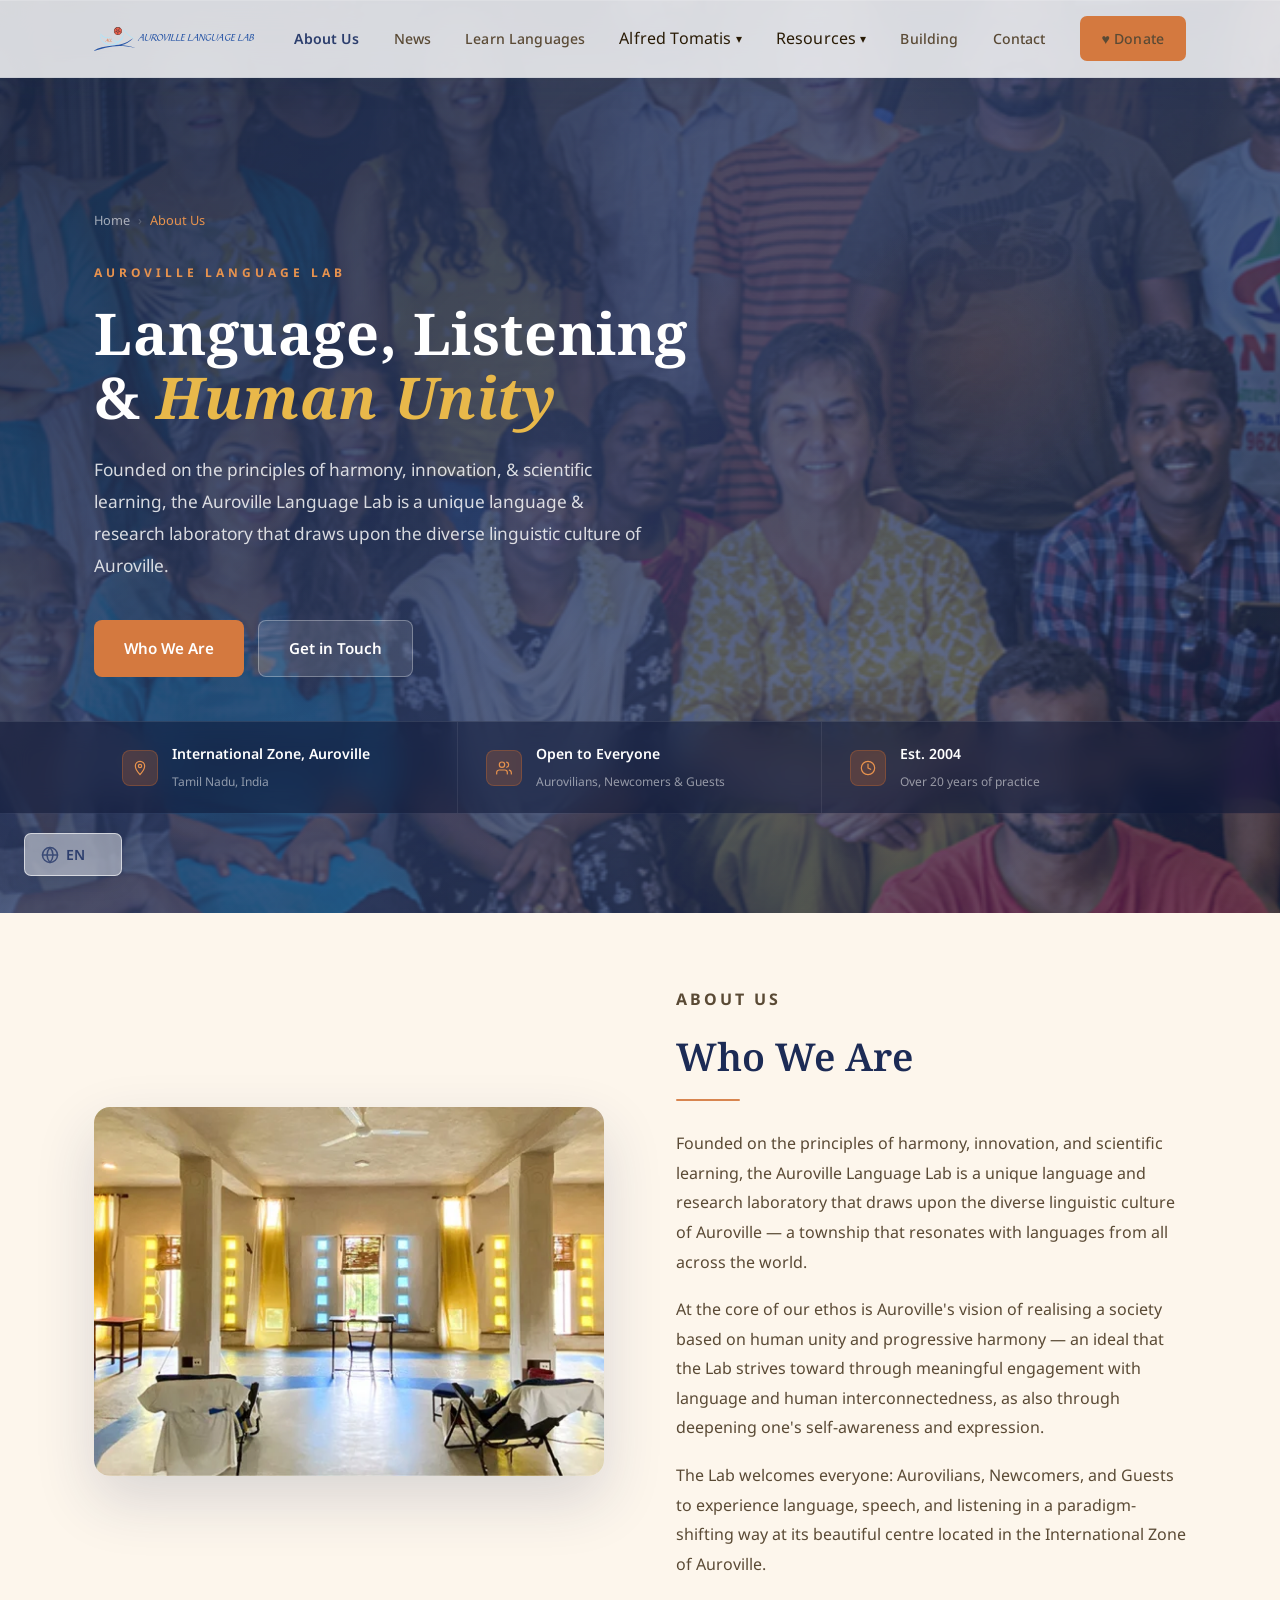
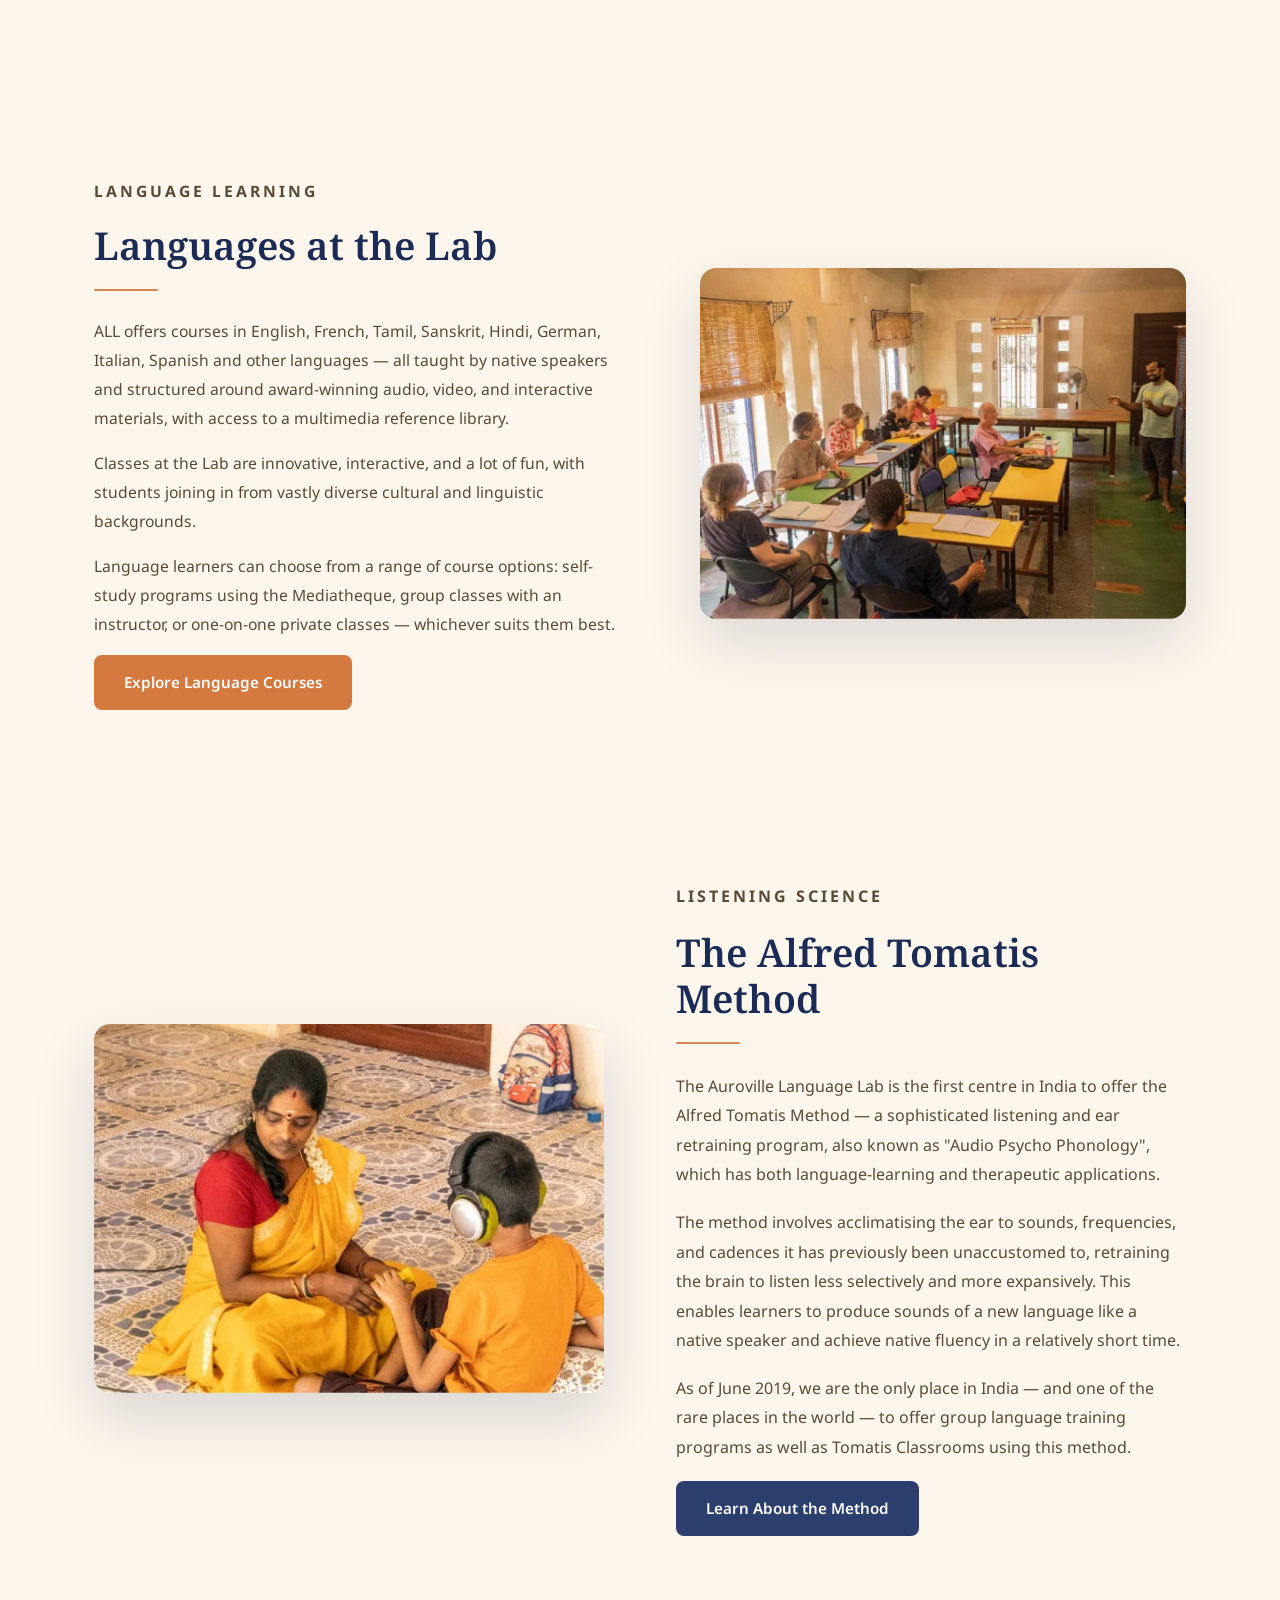
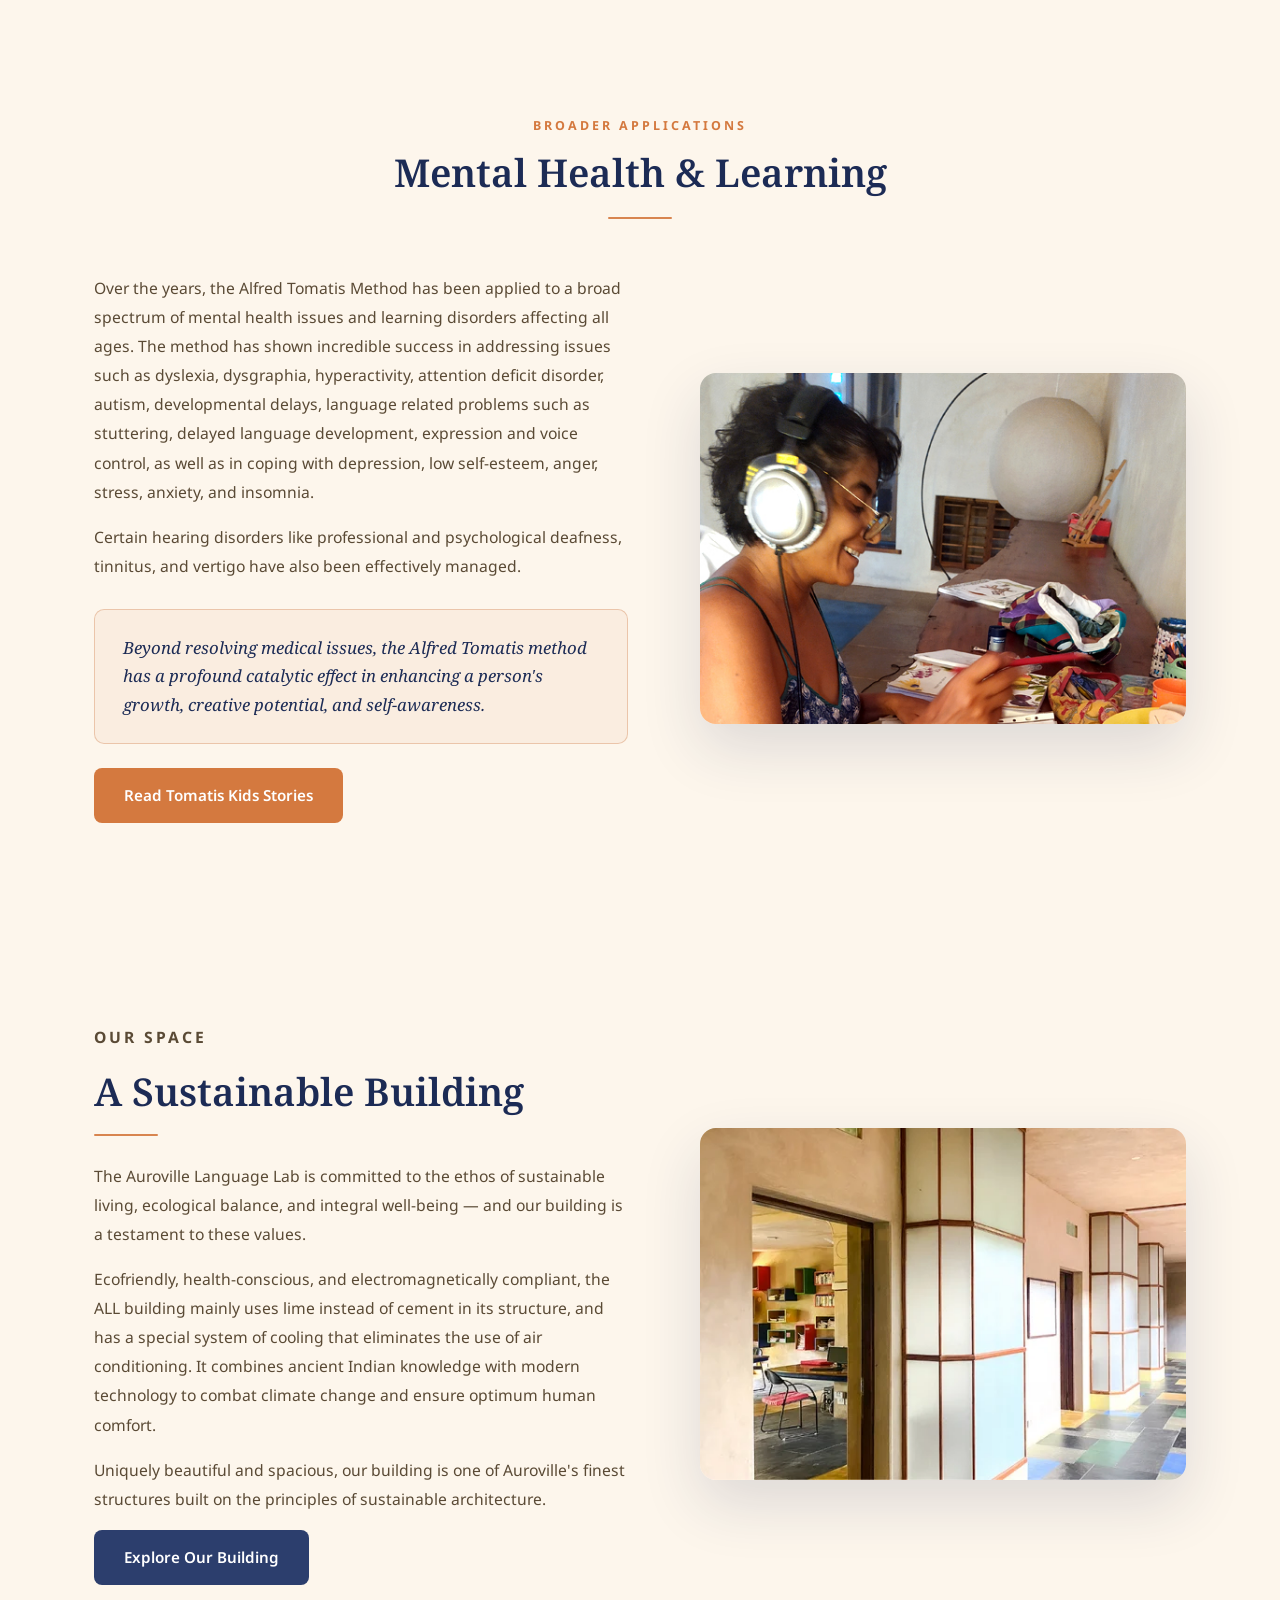
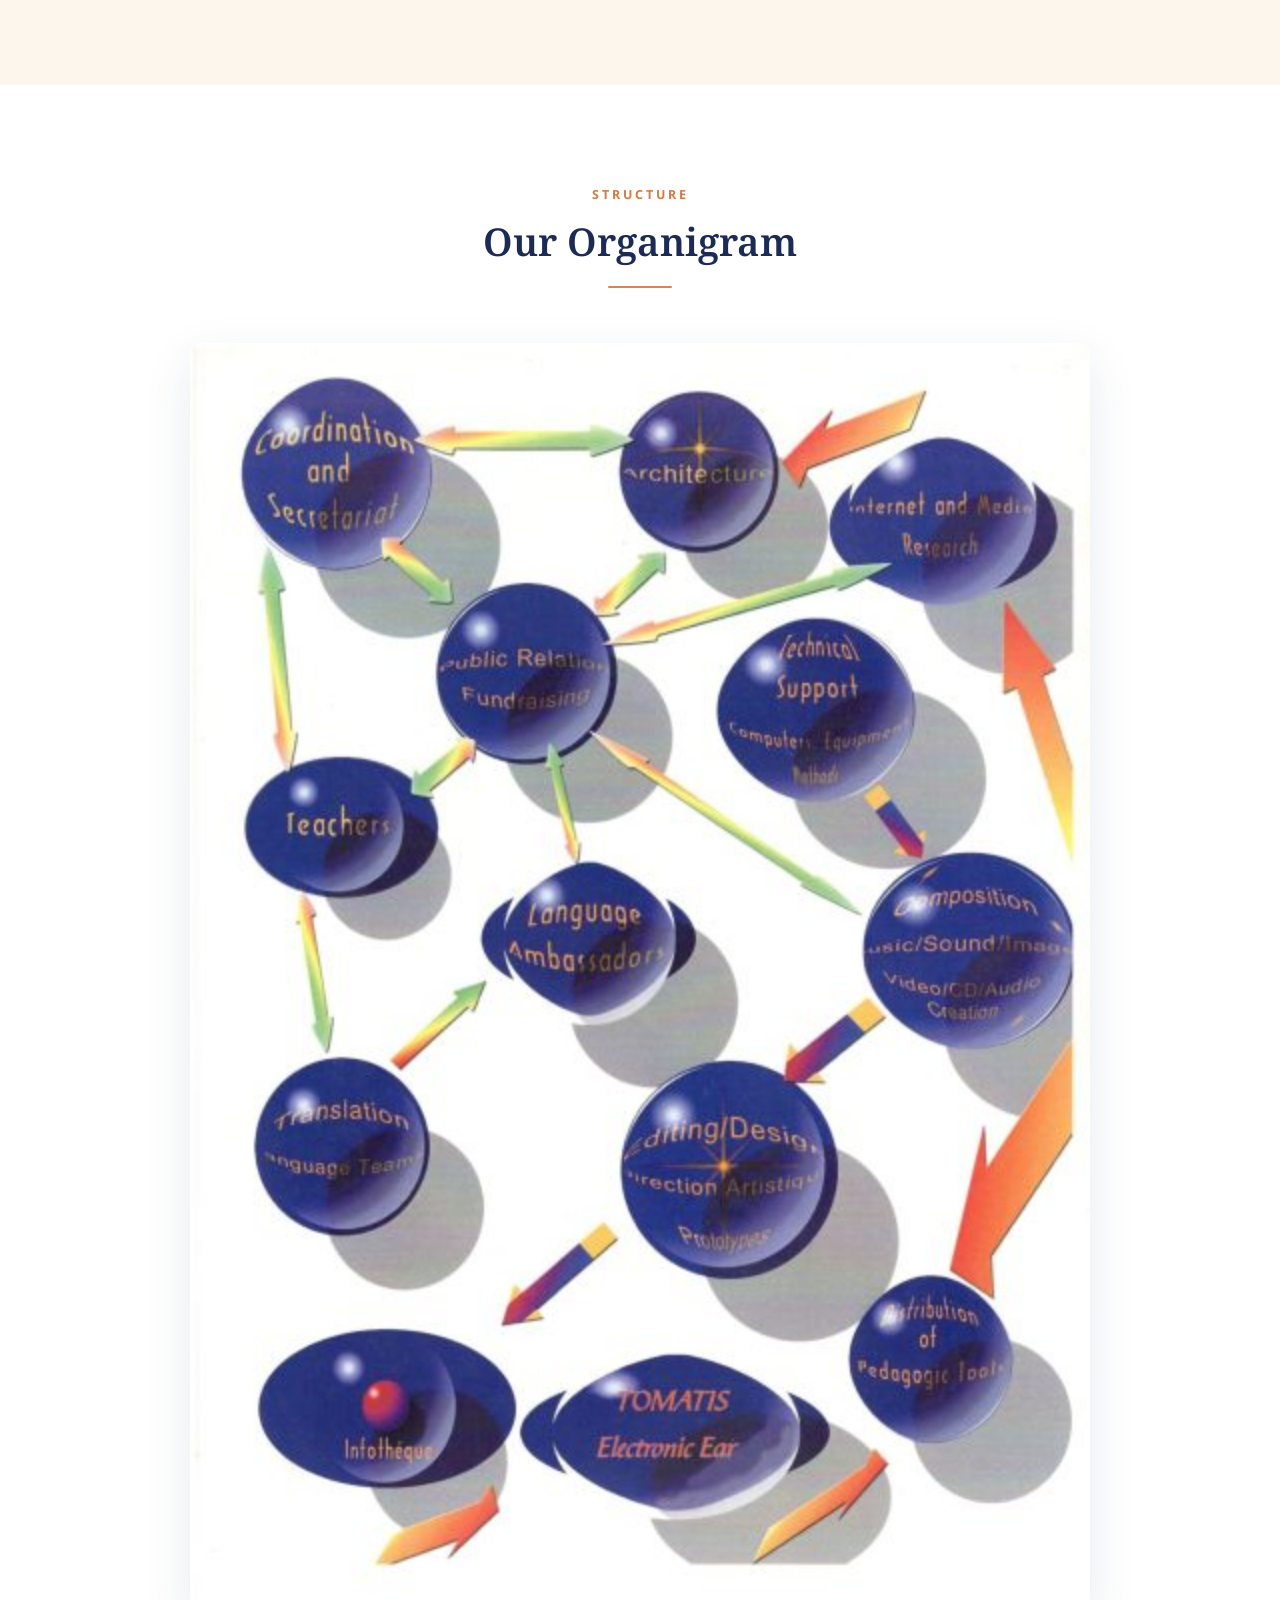
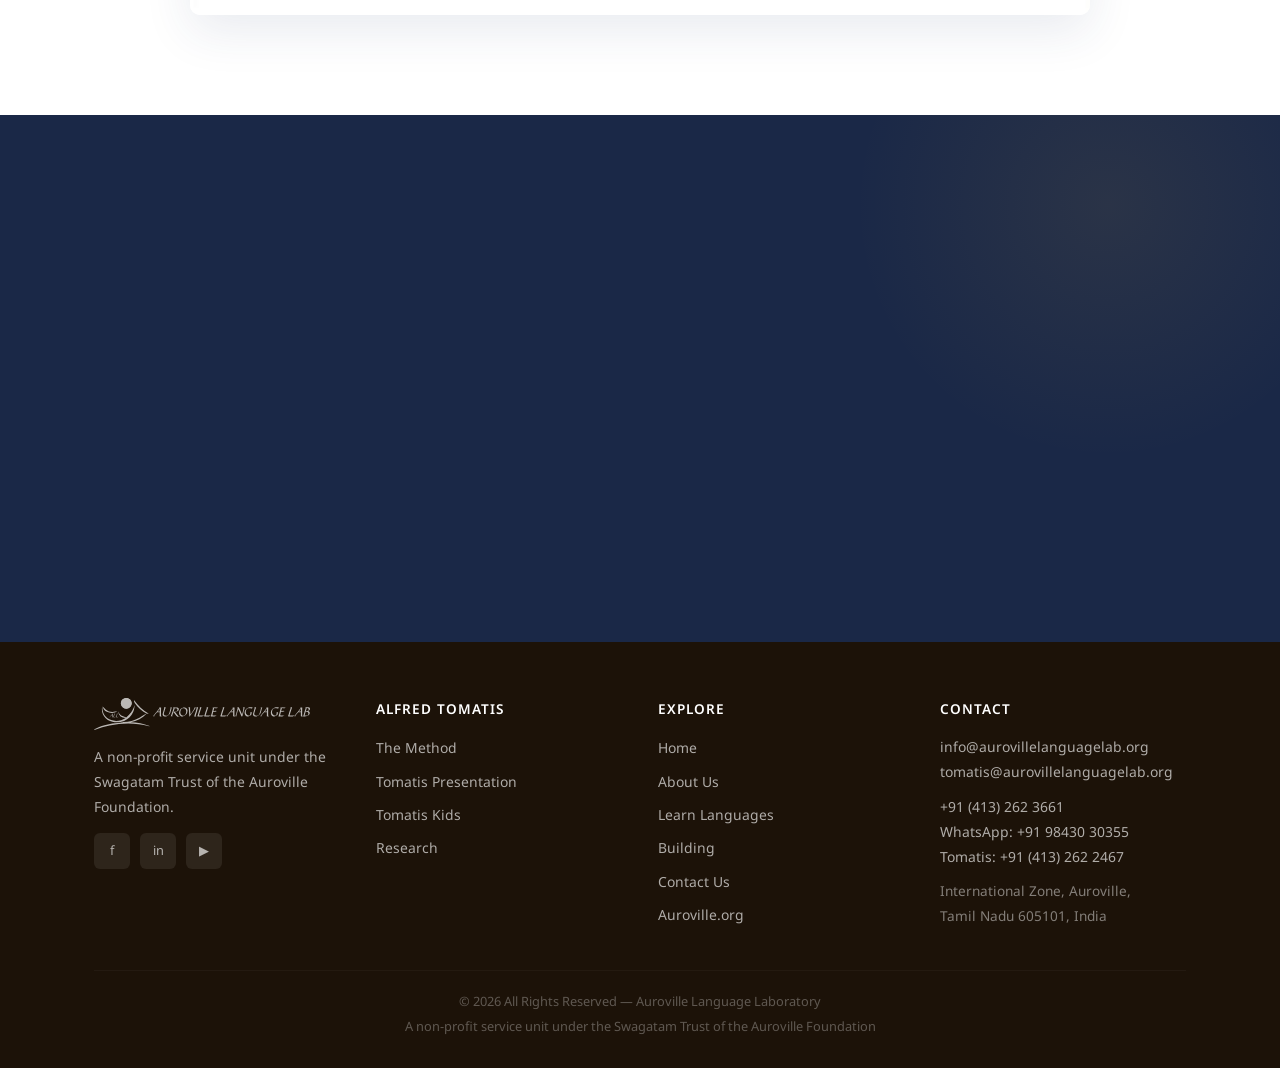
==== about.html @ 2ffdde17 "updated pages" ====
<!doctype html>
<html lang="en">
  <head>
    <meta charset="UTF-8" />
    <meta name="viewport" content="width=device-width, initial-scale=1.0" />
    <title>About Us - Auroville Language Lab</title>
    <meta
      name="description"
      content="Founded on the principles of harmony, innovation, and scientific learning, the Auroville Language Lab is a unique language and research laboratory in the International Zone of Auroville."
    />
    <link rel="preconnect" href="https://fonts.googleapis.com" />
    <link rel="preconnect" href="https://fonts.gstatic.com" crossorigin />
    <link
      href="https://fonts.googleapis.com/css2?family=Noto+Sans:wght@300;400;500;600;700&family=Noto+Serif:ital,wght@0,400;0,500;0,600;0,700;1,400;1,500&display=swap"
      rel="stylesheet"
    />
    <link rel="stylesheet" href="styles.css" />
  </head>
  <body class="page-about">
    <div class="mobile-overlay" id="mobileOverlay"></div>

    <div class="mobile-menu" id="mobileMenu">
      <ul>
        <li>
          <a href="about-us.html" class="nav__link--active">About Us</a>
        </li>
        <li><a href="https://aurovillelanguagelab.org/news/">News</a></li>
        <li><a href="languages.html">Learn Languages</a></li>
        <li>
          <a href="#">Alfred Tomatis</a>
          <ul>
            <li><a href="tomatis.html">The Method</a></li>
            <li>
              <a href="https://aurovillelanguagelab.org/tomatis-presentation/"
                >Tomatis Presentation</a
              >
            </li>
            <li>
              <a href="https://aurovillelanguagelab.org/tomatis-kids/"
                >Tomatis Kids</a
              >
            </li>
          </ul>
        </li>
        <li>
          <a href="#">Resources</a>
          <ul>
            <li>
              <a href="https://aurovillelanguagelab.org/languages/">Learn Site</a>
            </li>
            <li>
              <a href="https://aurovillelanguagelab.org/mediatheque/">Mediatheque</a>
            </li>
            <li>
              <a href="https://aurovillelanguagelab.org/research/">Research</a>
            </li>
            <li>
              <a href="https://aurovillelanguagelab.org/talks/">Talks</a>
            </li>
          </ul>
        </li>
        <li>
          <a href="https://www.aurovillelanguagelab.org/building/">Building</a>
        </li>
        <li>
          <a href="https://www.aurovillelanguagelab.org/contact/">Contact</a>
        </li>
        <li>
          <a
            href="https://aurovillelanguagelab.org/donation/"
            class="btn btn--accent"
            style="text-align: center; margin-top: 8px"
            >&#9829; Donate</a
          >
        </li>
      </ul>
    </div>

    <!-- NAV -->
    <nav class="nav" role="navigation" aria-label="Main navigation">
      <div class="container nav__inner">
        <a href="index.html" class="nav__logo" aria-label="Auroville Language Lab home">
          <img
            src="files/auroville-language-lab-logo.svg"
            alt="Auroville Language Lab"
          />
        </a>
        <ul class="nav__links">
          <li>
            <a href="about-us.html" class="nav__link--active">About Us</a>
          </li>
          <li><a href="https://aurovillelanguagelab.org/news/">News</a></li>
          <li><a href="languages.html">Learn Languages</a></li>
          <li class="nav__item--dropdown">
            <button class="nav__link--button" type="button" aria-expanded="false">
              Alfred Tomatis
              <span class="nav__caret" aria-hidden="true">▾</span>
            </button>
            <ul class="nav__dropdown">
              <li><a href="tomatis.html">The Method</a></li>
              <li>
                <a href="https://aurovillelanguagelab.org/tomatis-presentation/"
                  >Tomatis Presentation</a
                >
              </li>
              <li>
                <a href="https://aurovillelanguagelab.org/tomatis-kids/"
                  >Tomatis Kids</a
                >
              </li>
            </ul>
          </li>
          <li class="nav__item--dropdown">
            <button class="nav__link--button" type="button" aria-expanded="false">
              Resources <span class="nav__caret" aria-hidden="true">▾</span>
            </button>
            <ul class="nav__dropdown">
              <li>
                <a href="https://aurovillelanguagelab.org/languages/">Learn Site</a>
              </li>
              <li>
                <a href="https://aurovillelanguagelab.org/mediatheque/">Mediatheque</a>
              </li>
              <li>
                <a href="https://aurovillelanguagelab.org/research/">Research</a>
              </li>
              <li>
                <a href="https://aurovillelanguagelab.org/talks/">Talks</a>
              </li>
            </ul>
          </li>
          <li>
            <a href="https://www.aurovillelanguagelab.org/building/">Building</a>
          </li>
          <li>
            <a href="https://www.aurovillelanguagelab.org/contact/">Contact</a>
          </li>
          <li>
            <a
              href="https://aurovillelanguagelab.org/donation/"
              class="btn btn--accent"
              >&#9829; Donate</a
            >
          </li>
        </ul>
        <button
          class="nav__hamburger"
          id="hamburger"
          aria-label="Open menu"
          aria-expanded="false"
        >
          <span></span>
          <span></span>
          <span></span>
        </button>
      </div>
    </nav>

    <!-- ===== HERO ===== -->
    <section class="hero" aria-label="About Auroville Language Lab">
      <div class="hero__bg" aria-hidden="true"></div>
      <div class="hero__body">
        <div class="container">
          <ol class="hero__breadcrumb" aria-label="Breadcrumb">
            <li><a href="index.html">Home</a></li>
            <li class="hero__breadcrumb-sep" aria-hidden="true">›</li>
            <li class="hero__breadcrumb-current" aria-current="page">About Us</li>
          </ol>
          <div class="hero__inner">
            <p class="hero__label">Auroville Language Lab</p>
            <h1 class="hero__title">
              Language, Listening<br />& <em>Human Unity</em>
            </h1>
            <p class="hero__subtitle">
              Founded on the principles of harmony, innovation, & scientific learning, the Auroville Language Lab is a unique language & research laboratory that draws upon the diverse linguistic culture of Auroville.
            </p>
            <div class="hero__ctas">
              <a href="#who-we-are" class="btn btn--accent btn--large"
                >Who We Are</a
              >
              <a href="#contact" class="btn btn--glass btn--large"
                >Get in Touch</a
              >
            </div>
          </div>
        </div>
      </div>
      <div class="hero__statbar" aria-label="Key facts">
        <div class="container hero__statbar-inner">
          <div class="hero__stat">
            <div class="hero__stat-icon" aria-hidden="true">
              <svg viewBox="0 0 24 24">
                <path d="M12 2C8.13 2 5 5.13 5 9c0 5.25 7 13 7 13s7-7.75 7-13c0-3.87-3.13-7-7-7zm0 9.5c-1.38 0-2.5-1.12-2.5-2.5s1.12-2.5 2.5-2.5 2.5 1.12 2.5 2.5-1.12 2.5-2.5 2.5z" />
              </svg>
            </div>
            <div class="hero__stat-text">
              <strong>International Zone, Auroville</strong>
              <span>Tamil Nadu, India</span>
            </div>
          </div>
          <div class="hero__stat">
            <div class="hero__stat-icon" aria-hidden="true">
              <svg viewBox="0 0 24 24">
                <path d="M17 21v-2a4 4 0 0 0-4-4H5a4 4 0 0 0-4 4v2" />
                <circle cx="9" cy="7" r="4" />
                <path d="M23 21v-2a4 4 0 0 0-3-3.87" />
                <path d="M16 3.13a4 4 0 0 1 0 7.75" />
              </svg>
            </div>
            <div class="hero__stat-text">
              <strong>Open to Everyone</strong>
              <span>Aurovilians, Newcomers & Guests</span>
            </div>
          </div>
          <div class="hero__stat">
            <div class="hero__stat-icon" aria-hidden="true">
              <svg viewBox="0 0 24 24">
                <circle cx="12" cy="12" r="10" />
                <polyline points="12 6 12 12 16 14" />
              </svg>
            </div>
            <div class="hero__stat-text">
              <strong>Est. 2004</strong>
              <span>Over 20 years of practice</span>
            </div>
          </div>
        </div>
      </div>
    </section>

    <!-- ===== WHO WE ARE ===== -->
    <section class="intro" id="who-we-are" aria-labelledby="who-title">
      <div class="container">
        <div class="intro__grid">
          <div class="intro__image-wrap reveal">
            <img
              src="files/auroville-language-lab-language-about-whoweare.webp"
              alt="Auroville Language Lab — who we are"
              loading="lazy"
            />
          </div>
          <div class="intro__content reveal">
            <div class="section-header">
              <p class="section-header__label">About Us</p>
              <h2 class="section-header__title" id="who-title">Who We Are</h2>
            </div>
            <p>
              Founded on the principles of harmony, innovation, and scientific
              learning, the Auroville Language Lab is a unique language and
              research laboratory that draws upon the diverse linguistic culture
              of Auroville — a township that resonates with languages from all
              across the world.
            </p>
            <p>
              At the core of our ethos is Auroville's vision of realising a
              society based on human unity and progressive harmony — an ideal
              that the Lab strives toward through meaningful engagement with
              language and human interconnectedness, as also through deepening
              one's self-awareness and expression.
            </p>
            <p>
              The Lab welcomes everyone: Aurovilians, Newcomers, and Guests to
              experience language, speech, and listening in a paradigm-shifting
              way at its beautiful centre located in the International Zone of
              Auroville.
            </p>
          </div>
        </div>
      </div>
    </section>

    <!-- ===== LANGUAGE LEARNING ===== -->
    <section class="doctor" id="languages" aria-labelledby="languages-title">
      <div class="container">
        <div class="doctor__grid">
          <div class="doctor__content reveal">
            <div class="section-header">
              <p class="section-header__label">Language Learning</p>
              <h2 class="section-header__title" id="languages-title">
                Languages at the Lab
              </h2>
            </div>
            <p>
              ALL offers courses in English, French, Tamil, Sanskrit, Hindi,
              German, Italian, Spanish and other languages — all taught by
              native speakers and structured around award-winning audio, video,
              and interactive materials, with access to a multimedia reference
              library.
            </p>
            <p>
              Classes at the Lab are innovative, interactive, and a lot of fun,
              with students joining in from vastly diverse cultural and
              linguistic backgrounds.
            </p>
            <p>
              Language learners can choose from a range of course options: self-study
              programs using the Mediatheque, group classes with an instructor,
              or one-on-one private classes — whichever suits them best.
            </p>
            <a href="languages.html" class="btn btn--accent btn--large"
              >Explore Language Courses</a
            >
          </div>
          <div class="doctor__photo-wrap reveal">
            <img
              src="files/auroville-language-lab-language-about-languagelearning.webp"
              alt="Language learning at Auroville Language Lab"
              loading="lazy"
            />
          </div>
        </div>
      </div>
    </section>

    <!-- ===== THE TOMATIS METHOD ===== -->
    <section class="intro" id="tomatis" aria-labelledby="tomatis-title">
      <div class="container">
        <div class="intro__grid">
          <div class="intro__image-wrap reveal">
            <img
              src="files/auroville-language-lab-language-about-tomatismethod.webp"
              alt="The Alfred Tomatis Method at Auroville Language Lab"
              loading="lazy"
            />
          </div>
          <div class="intro__content reveal">
            <div class="section-header">
              <p class="section-header__label">Listening Science</p>
              <h2 class="section-header__title" id="tomatis-title">
                The Alfred Tomatis Method
              </h2>
            </div>
            <p>
              The Auroville Language Lab is the first centre in India to offer
              the Alfred Tomatis Method — a sophisticated listening and ear
              retraining program, also known as "Audio Psycho Phonology", which
              has both language-learning and therapeutic applications.
            </p>
            <p>
              The method involves acclimatising the ear to sounds, frequencies,
              and cadences it has previously been unaccustomed to, retraining
              the brain to listen less selectively and more expansively. This
              enables learners to produce sounds of a new language like a native
              speaker and achieve native fluency in a relatively short time.
            </p>
            <p>
              As of June 2019, we are the only place in India — and one of the
              rare places in the world — to offer group language training
              programs as well as Tomatis Classrooms using this method.
            </p>
            <a href="tomatis.html" class="btn btn--primary btn--large"
              >Learn About the Method</a
            >
          </div>
        </div>
      </div>
    </section>

    <!-- ===== MENTAL HEALTH & LEARNING ===== -->
    <section class="doctor" id="applications" aria-labelledby="applications-title">
      <div class="container">
        <div class="section-header reveal">
          <p class="section-header__label">Broader Applications</p>
          <h2 class="section-header__title" id="applications-title">
            Mental Health &amp; Learning
          </h2>
        </div>
        <div class="doctor__grid">
          <div class="doctor__content reveal">
            <p>
              Over the years, the Alfred Tomatis Method has been applied to a
              broad spectrum of mental health issues and learning disorders
              affecting all ages. The method has shown incredible success in
              addressing issues such as dyslexia, dysgraphia, hyperactivity,
              attention deficit disorder, autism, developmental delays, language
              related problems such as stuttering, delayed language development,
              expression and voice control, as well as in coping with
              depression, low self-esteem, anger, stress, anxiety, and
              insomnia.
            </p>
            <p>
              Certain hearing disorders like professional and psychological
              deafness, tinnitus, and vertigo have also been effectively
              managed.
            </p>
            <div class="doctor__quote">
              <blockquote>
                Beyond resolving medical issues, the Alfred Tomatis method has
                a profound catalytic effect in enhancing a person's growth,
                creative potential, and self-awareness.
              </blockquote>
            </div>
            <a
              href="https://aurovillelanguagelab.org/tomatis-kids/"
              target="_blank"
              rel="noopener"
              class="btn btn--accent btn--large"
              style="margin-top: 24px; display: inline-flex;"
              >Read Tomatis Kids Stories</a
            >
          </div>
          <div class="doctor__photo-wrap reveal">
            <img
              src="files/auroville-language-lab-language-about-tomatisandmental.jpg"
              alt="Tomatis method and mental health"
              loading="lazy"
            />
          </div>
        </div>
      </div>
    </section>

    <!-- ===== SUSTAINABLE BUILDING ===== -->
    <section class="doctor" id="building" aria-labelledby="building-title">
      <div class="container">
        <div class="doctor__grid">
          <div class="doctor__content reveal">
            <div class="section-header">
              <p class="section-header__label">Our Space</p>
              <h2 class="section-header__title" id="building-title">
                A Sustainable Building
              </h2>
            </div>
            <p>
              The Auroville Language Lab is committed to the ethos of
              sustainable living, ecological balance, and integral well-being
              — and our building is a testament to these values.
            </p>
            <p>
              Ecofriendly, health-conscious, and electromagnetically compliant,
              the ALL building mainly uses lime instead of cement in its
              structure, and has a special system of cooling that eliminates the
              use of air conditioning. It combines ancient Indian knowledge with
              modern technology to combat climate change and ensure optimum
              human comfort.
            </p>
            <p>
              Uniquely beautiful and spacious, our building is one of
              Auroville's finest structures built on the principles of
              sustainable architecture.
            </p>
            <a
              href="https://www.aurovillelanguagelab.org/building/"
              target="_blank"
              rel="noopener"
              class="btn btn--primary btn--large"
              >Explore Our Building</a
            >
          </div>
          <div class="doctor__photo-wrap reveal">
            <img
              src="files/auroville-language-lab-language-about-sustainable-architecture.webp"
              alt="Sustainable architecture of the Auroville Language Lab building"
              loading="lazy"
            />
          </div>
        </div>
      </div>
    </section>

    <!-- ===== ORGANIGRAM ===== -->
    <section class="organigram" aria-labelledby="organigram-title">
      <div class="container">
        <div class="section-header reveal">
          <p class="section-header__label">Structure</p>
          <h2 class="section-header__title" id="organigram-title">
            Our Organigram
          </h2>
        </div>
        <img
          src="files/ALL-Orgarigram-scaled-r53yl5h7qliiwc2o76bkfvpcrrt4fg4aa4m860t36g.jpg"
          alt="Auroville Language Lab organisational chart"
          class="organigram__img reveal"
          loading="lazy"
        />
      </div>
    </section>

    <!-- ===== CTA ===== -->
    <section class="cta" id="contact" aria-labelledby="cta-title">
      <div class="cta__inner reveal">
        <p class="cta__label">Get in Touch</p>
        <h2 id="cta-title">Come Visit or Write to Us</h2>
        <p>
          We are located in the International Zone of Auroville, Tamil Nadu,
          India. Whether you want to join a language course, explore the Tomatis
          method, or simply learn more — we'd love to hear from you.
        </p>
        <p>
          <a href="mailto:info@aurovillelanguagelab.org" class="cta__email"
            >info@aurovillelanguagelab.org</a
          >
        </p>
        <div class="cta__buttons">
          <a
            href="https://www.aurovillelanguagelab.org/contact/"
            class="btn btn--accent btn--large"
            target="_blank"
            rel="noopener"
            >Contact Us</a
          >
          <a
            href="https://aurovillelanguagelab.org/donation/"
            class="btn btn--glass btn--large"
            >&#9829; Donate</a
          >
        </div>
      </div>
    </section>

    <!-- ===== FOOTER ===== -->
    <footer class="footer" role="contentinfo">
      <div class="container">
        <div class="footer__grid">
          <div class="footer__col">
            <img
              src="files/auroville-language-lab-logo.svg"
              alt="Auroville Language Lab"
              style="
                height: 32px;
                margin-bottom: 14px;
                filter: brightness(0) invert(1);
                opacity: 0.7;
              "
            />
            <p>
              A non-profit service unit under the Swagatam Trust of the
              Auroville Foundation.
            </p>
            <div class="footer__social" aria-label="Social media links">
              <a
                href="https://www.facebook.com/aurovillelanguagelab/"
                target="_blank"
                rel="noopener"
                aria-label="Facebook"
                >f</a
              >
              <a
                href="https://www.instagram.com/aurovillelanguagelab/"
                target="_blank"
                rel="noopener"
                aria-label="Instagram"
                >in</a
              >
              <a
                href="https://www.youtube.com/@aurovillelanguagelaborator7542"
                target="_blank"
                rel="noopener"
                aria-label="YouTube"
                >&#9654;</a
              >
            </div>
          </div>
          <div class="footer__col">
            <h4>Alfred Tomatis</h4>
            <ul>
              <li><a href="tomatis.html">The Method</a></li>
              <li>
                <a href="https://aurovillelanguagelab.org/tomatis-presentation/"
                  >Tomatis Presentation</a
                >
              </li>
              <li>
                <a href="https://aurovillelanguagelab.org/tomatis-kids/"
                  >Tomatis Kids</a
                >
              </li>
              <li>
                <a href="https://aurovillelanguagelab.org/research/">Research</a>
              </li>
            </ul>
          </div>
          <div class="footer__col">
            <h4>Explore</h4>
            <ul>
              <li><a href="index.html">Home</a></li>
              <li><a href="about-us.html">About Us</a></li>
              <li><a href="languages.html">Learn Languages</a></li>
              <li>
                <a href="https://www.aurovillelanguagelab.org/building/"
                  >Building</a
                >
              </li>
              <li>
                <a href="https://www.aurovillelanguagelab.org/contact/"
                  >Contact Us</a
                >
              </li>
              <li>
                <a href="http://www.auroville.org/" target="_blank" rel="noopener"
                  >Auroville.org</a
                >
              </li>
            </ul>
          </div>
          <div class="footer__col">
            <h4>Contact</h4>
            <p>
              <a href="mailto:info@aurovillelanguagelab.org"
                >info@aurovillelanguagelab.org</a
              ><br />
              <a href="mailto:tomatis@aurovillelanguagelab.org"
                >tomatis@aurovillelanguagelab.org</a
              >
            </p>
            <p style="margin-top: 10px">
              <a href="tel:+914132623661">+91 (413) 262 3661</a><br />
              WhatsApp: <a href="tel:+919843030355">+91 98430 30355</a><br />
              Tomatis: <a href="tel:+914132622467">+91 (413) 262 2467</a>
            </p>
            <p style="margin-top: 10px; font-size: 0.85rem; opacity: 0.7">
              International Zone, Auroville,<br />Tamil Nadu 605101, India
            </p>
          </div>
        </div>
        <div class="footer__bottom">
          <p>
            &copy; 2026 All Rights Reserved &mdash; Auroville Language
            Laboratory
          </p>
          <p>
            A non-profit service unit under the Swagatam Trust of the Auroville
            Foundation
          </p>
        </div>
      </div>
    </footer>

    <!-- Language switcher -->
    <div class="lang-switcher lang-switcher--float" id="langSwitcher">
      <button
        class="lang-switcher__toggle"
        id="langToggle"
        aria-label="Change language"
        aria-expanded="false"
      >
        <svg
          width="18"
          height="18"
          viewBox="0 0 24 24"
          fill="none"
          stroke="currentColor"
          stroke-width="2"
          stroke-linecap="round"
          stroke-linejoin="round"
        >
          <circle cx="12" cy="12" r="10" />
          <line x1="2" y1="12" x2="22" y2="12" />
          <path
            d="M12 2a15.3 15.3 0 0 1 4 10 15.3 15.3 0 0 1-4 10 15.3 15.3 0 0 1-4-10 15.3 15.3 0 0 1 4-10z"
          />
        </svg>
        <span>EN</span>
      </button>
      <div class="lang-switcher__options">
        <a href="#" class="lang-switcher__option active">English</a>
        <a href="#" class="lang-switcher__option">Français</a>
        <a href="#" class="lang-switcher__option">Deutsch</a>
        <a href="#" class="lang-switcher__option">Español</a>
        <a href="#" class="lang-switcher__option">தமிழ்</a>
        <a href="#" class="lang-switcher__option">हिन्दी</a>
      </div>
    </div>

    <script>
      // Reveal on scroll
      const revealEls = document.querySelectorAll(".reveal");
      const observer = new IntersectionObserver(
        (entries) => {
          entries.forEach((el) => {
            if (el.isIntersecting) {
              el.target.classList.add("visible");
              observer.unobserve(el.target);
            }
          });
        },
        { threshold: 0.1 },
      );
      revealEls.forEach((el) => observer.observe(el));

      // Mobile nav
      const hamburger = document.getElementById("hamburger");
      const mobileMenu = document.getElementById("mobileMenu");
      const mobileOverlay = document.getElementById("mobileOverlay");

      function toggleMenu() {
        const open = mobileMenu.classList.toggle("active");
        mobileOverlay.classList.toggle("active", open);
        hamburger.classList.toggle("active", open);
        hamburger.setAttribute("aria-expanded", open);
        document.body.style.overflow = open ? "hidden" : "";
      }

      hamburger.addEventListener("click", toggleMenu);
      mobileOverlay.addEventListener("click", toggleMenu);

      // Accordion submenus in mobile menu
      mobileMenu.querySelectorAll("a").forEach((link) => {
        const parentLi = link.closest("li");
        const hasSubmenu = parentLi && parentLi.querySelector(":scope > ul");
        if (hasSubmenu) {
          link.addEventListener("click", (e) => {
            e.preventDefault();
            parentLi.classList.toggle("active");
          });
        } else {
          link.addEventListener("click", () => {
            if (mobileMenu.classList.contains("active")) toggleMenu();
          });
        }
      });

      // Lang switcher
      const langSwitcher = document.getElementById("langSwitcher");
      const langToggle = document.getElementById("langToggle");
      langToggle.addEventListener("click", () => {
        const open = langSwitcher.classList.toggle("active");
        langToggle.setAttribute("aria-expanded", open);
      });
      document.addEventListener("click", (e) => {
        if (!langSwitcher.contains(e.target)) {
          langSwitcher.classList.remove("active");
          langToggle.setAttribute("aria-expanded", "false");
        }
      });

      // Hero parallax + zoom
      const heroEl = document.querySelector(".hero");
      const heroBg = document.querySelector(".hero__bg");
      if (heroBg && !window.matchMedia("(prefers-reduced-motion: reduce)").matches) {
        let ticking = false;
        window.addEventListener("scroll", () => {
          if (!ticking) {
            requestAnimationFrame(() => {
              const scrolled = window.scrollY;
              const heroH = heroEl.offsetHeight;
              if (scrolled < heroH) {
                const progress = scrolled / heroH;
                const translateY = scrolled * 0.3;
                const scale = 1.08 + progress * 0.07;
                heroBg.style.transform = `scale(${scale}) translateY(${translateY}px)`;
              }
              ticking = false;
            });
            ticking = true;
          }
        }, { passive: true });
      }
    </script>
  </body>
</html>
---- styles.css ----
﻿/* ===== RESET & BASE ===== */
*,
*::before,
*::after {
  margin: 0;
  padding: 0;
  box-sizing: border-box;
}

:root {
  --color-primary: #2c3e6d;
  --color-primary-light: #3d5289;
  --color-primary-dark: #1a2847;
  --color-accent: #d4793f;
  --color-accent-light: #e89a66;
  --color-gold: #e8b84a;
  --color-warm: #fffbee;
  --color-blue-tint: #ebf6ff;
  --color-text: #291b05;
  --color-text-light: #5a4a35;
  --color-white: #ffffff;
  --tomatis-deep: #1c2b55;
  --tomatis-amber: #c8692e;
  --tomatis-amber-light: #e8934e;
  --tomatis-cream: #fdf6ec;
  --font-heading: "Noto Serif", Georgia, serif;
  --font-body: "Noto Sans", -apple-system, BlinkMacSystemFont, sans-serif;
  --max-width: 1140px;
  --section-padding: 100px 0;
  --border-radius: 10px;
  --transition: 0.3s ease;
}

html {
  scroll-behavior: smooth;
}

body {
  font-family: var(--font-body);
  color: var(--color-text);
  line-height: 1.65;
  background: linear-gradient(180deg, #fcf7ed 0%, #eef3f9 100%);
  overflow-x: hidden;
}

img {
  max-width: 100%;
  height: auto;
  display: block;
}

a {
  text-decoration: none;
  color: inherit;
  transition: var(--transition);
}

.container {
  max-width: var(--max-width);
  margin: 0 auto;
  padding: 0 24px;
}

section {
  padding: var(--section-padding);
}

/* ===== NAV ===== */
.nav {
  position: fixed;
  top: 0;
  left: 0;
  right: 0;
  z-index: 1000;
  background: rgba(255, 255, 255, 0.82);
  backdrop-filter: blur(18px);
  -webkit-backdrop-filter: blur(18px);
  border-bottom: 1px solid rgba(44, 62, 109, 0.08);
  box-shadow: 0 10px 30px rgba(33, 50, 88, 0.05);
  padding: 16px 0;
}

.nav__inner {
  display: flex;
  align-items: center;
  justify-content: space-between;
  gap: 24px;
}

.nav__logo {
  display: flex;
  align-items: center;
  margin-right: 16px;
}

.nav__logo img {
  height: 38px;
  width: auto;
}

.nav__links {
  display: flex;
  align-items: center;
  gap: 34px;
  list-style: none;
}

.nav__links li {
  white-space: nowrap;
}

.nav__links a,
.nav__link--button {
  font-size: 0.88rem;
  font-weight: 500;
  color: var(--color-text-light);
  letter-spacing: 0.01em;
}

.nav__links a:hover,
.nav__link--button:hover {
  color: var(--color-primary);
}

.nav__item--dropdown {
  position: relative;
}

.nav__link--button {
  background: none;
  border: none;
  cursor: pointer;
  font: inherit;
  color: inherit;
  display: inline-flex;
  align-items: center;
  gap: 4px;
  padding: 0;
}

.nav__caret {
  display: inline-block;
  font-size: 0.75rem;
  transition: transform 0.2s ease;
}

.nav__item--dropdown:hover .nav__caret,
.nav__item--dropdown:focus-within .nav__caret {
  transform: rotate(180deg);
}

.nav__dropdown {
  position: absolute;
  top: calc(100% + 10px);
  left: 0;
  min-width: 240px;
  padding: 10px 0;
  background: rgba(255, 255, 255, 0.92);
  backdrop-filter: blur(18px);
  -webkit-backdrop-filter: blur(18px);
  border: 1px solid rgba(44, 62, 109, 0.08);
  border-radius: 14px;
  box-shadow: 0 14px 34px rgba(33, 50, 88, 0.08);
  opacity: 0;
  visibility: hidden;
  transform: translateY(12px);
  transition:
    opacity 0.22s ease,
    transform 0.22s ease,
    visibility 0.22s ease;
  z-index: 1100;
}

.nav__item--dropdown:hover .nav__dropdown,
.nav__item--dropdown:focus-within .nav__dropdown {
  opacity: 1;
  visibility: visible;
  transform: translateY(0);
}

.nav__dropdown li {
  list-style: none;
}

.nav__dropdown a {
  display: block;
  padding: 12px 20px;
  font-size: 0.9rem;
  color: var(--color-text-light);
  white-space: nowrap;
  transition:
    background 0.22s ease,
    color 0.22s ease;
}

.nav__dropdown a:hover {
  color: var(--color-primary);
  background: rgba(44, 62, 109, 0.06);
}

.nav__item--dropdown:hover .nav__link--button,
.nav__item--dropdown:focus-within .nav__link--button {
  color: var(--color-primary);
}

.nav__link--active {
  color: var(--color-primary) !important;
  font-weight: 600 !important;
}

/* ===== MOBILE MENU ===== */
.nav__hamburger {
  display: none;
  background: none;
  border: none;
  cursor: pointer;
  width: 36px;
  height: 36px;
  position: relative;
  z-index: 1001;
}

.nav__hamburger span {
  display: block;
  width: 22px;
  height: 2px;
  background: var(--color-text);
  margin: 5px auto;
  border-radius: 2px;
  transition: var(--transition);
}

.nav__hamburger.active span:nth-child(1) {
  transform: rotate(45deg) translate(5px, 5px);
}
.nav__hamburger.active span:nth-child(2) {
  opacity: 0;
}
.nav__hamburger.active span:nth-child(3) {
  transform: rotate(-45deg) translate(5px, -5px);
}

.mobile-overlay {
  position: fixed;
  inset: 0;
  background: rgba(26, 40, 71, 0.4);
  backdrop-filter: blur(6px);
  -webkit-backdrop-filter: blur(6px);
  z-index: 998;
  opacity: 0;
  pointer-events: none;
  transition: opacity 0.3s ease;
}

.mobile-overlay.active {
  opacity: 1;
  pointer-events: all;
}

.mobile-menu {
  position: fixed;
  top: 0;
  left: 0;
  right: 0;
  background: rgba(255, 255, 255, 0.82);
  backdrop-filter: blur(16px);
  -webkit-backdrop-filter: blur(16px);
  z-index: 999;
  padding: 76px 24px 32px;
  transform: translateY(-100%);
  transition: transform 0.35s cubic-bezier(0.4, 0, 0.2, 1);
  box-shadow: 0 10px 40px rgba(0, 0, 0, 0.1);
}

.mobile-menu.active {
  transform: translateY(0);
}

.mobile-menu ul {
  list-style: none;
}

.mobile-menu ul li {
  margin-bottom: 4px;
}

.mobile-menu ul li a {
  display: block;
  padding: 12px 0;
  font-size: 0.95rem;
  font-weight: 500;
  color: var(--color-text);
  border-bottom: 1px solid rgba(0, 0, 0, 0.05);
}

.mobile-menu ul li a:hover {
  color: var(--color-primary);
}

.mobile-menu ul li > a::after {
  content: "";
  display: none;
  float: right;
  width: 0.6em;
  height: 0.6em;
  border-right: 2px solid currentColor;
  border-bottom: 2px solid currentColor;
  transform: rotate(-45deg);
  transition: transform 0.22s ease;
}

.mobile-menu ul li:has(> ul) > a::after {
  display: inline-block;
}

.mobile-menu ul li.active > a::after {
  transform: rotate(135deg);
}

.mobile-menu ul li ul {
  list-style: none;
  padding-left: 16px;
  margin-top: 6px;
  max-height: 0;
  overflow: hidden;
  transition: max-height 0.3s ease;
}

.mobile-menu ul li.active > ul {
  max-height: 500px;
}

.mobile-menu ul li ul li {
  margin-bottom: 0;
}

.mobile-menu ul li ul li a {
  padding: 10px 0 10px 14px;
  font-size: 0.9rem;
  color: var(--color-text-light);
  border-bottom: none;
}

.mobile-menu ul li ul li a:hover {
  color: var(--color-primary);
}

.mobile-menu ul li:last-child a {
  border-bottom: none;
  margin-top: 12px;
}

/* ===== BUTTONS ===== */
.btn {
  display: inline-flex;
  align-items: center;
  gap: 8px;
  padding: 11px 22px;
  border-radius: 7px;
  font-weight: 600;
  font-size: 0.88rem;
  cursor: pointer;
  border: none;
  transition: var(--transition);
  font-family: var(--font-body);
}

.btn--primary {
  background: var(--color-primary);
  color: var(--color-white);
}
.btn--primary:hover {
  background: var(--color-primary-dark);
  transform: translateY(-1px);
  box-shadow: 0 15px 30px rgba(44, 62, 109, 0.18);
}

.btn--accent {
  background: var(--color-accent);
  color: var(--color-white);
  text-align: center;
}
.btn--accent:hover {
  background: #c06a32;
  transform: translateY(-1px);
  box-shadow: 0 16px 30px rgba(212, 121, 63, 0.18);
}

.btn--tomatis {
  width: 100%;
  color: white;
  text-align: center;
  align-items: center;
  justify-content: center;
}
.btn--tomatis:hover {
  transform: translateY(-1px);
  box-shadow: 0 16px 30px rgba(232, 184, 74, 0.18);
}

.btn--outline {
  background: transparent;
  border: 2px solid currentColor;
}
.btn--outline:hover {
  background: var(--color-white);
  color: var(--color-primary);
  border-color: var(--color-white);
  transform: scale(1.03);
  box-shadow: 0 0 20px rgba(255, 255, 255, 0.25);
}

.btn--glass {
  background: rgba(255, 255, 255, 0.12);
  backdrop-filter: blur(10px);
  -webkit-backdrop-filter: blur(10px);
  border: 1px solid rgba(255, 255, 255, 0.3);
  color: var(--color-white);
}
.btn--glass:hover {
  background: rgba(255, 255, 255, 0.22);
  border-color: rgba(255, 255, 255, 0.5);
  transform: scale(1.03);
  box-shadow: 0 0 20px rgba(255, 255, 255, 0.15);
}

.btn--large {
  padding: 15px 30px;
  font-size: 0.95rem;
  border-radius: 8px;
}

/* ===== LANGUAGE SWITCHER ===== */
.lang-switcher--float {
  position: fixed;
  bottom: 24px;
  left: 24px;
  z-index: 997;
  display: flex;
  flex-direction: column-reverse;
  background: rgba(255, 255, 255, 0.45);
  backdrop-filter: blur(20px);
  -webkit-backdrop-filter: blur(20px);
  border: 1px solid rgba(255, 255, 255, 0.6);
  border-radius: 7px;
  box-shadow: 0 4px 24px rgba(0, 0, 0, 0.1);
  overflow: hidden;
  transition:
    border-color 0.3s ease,
    box-shadow 0.3s ease;
}

.lang-switcher--float:hover,
.lang-switcher--float.active {
  border-color: var(--color-primary);
  box-shadow: 0 0 16px rgba(44, 62, 109, 0.12);
}

.lang-switcher__toggle {
  display: flex;
  align-items: center;
  gap: 7px;
  padding: 11px 16px;
  border: none;
  background: none;
  cursor: pointer;
  font-family: var(--font-body);
  font-size: 0.88rem;
  font-weight: 600;
  color: var(--color-primary);
  transition: var(--transition);
}

.lang-switcher__toggle svg {
  opacity: 0.85;
}

.lang-switcher__options {
  display: flex;
  flex-direction: column;
  max-height: 0;
  overflow: hidden;
  transition:
    max-height 0.35s cubic-bezier(0.4, 0, 0.2, 1),
    padding 0.35s ease;
  padding: 0 8px;
}

.lang-switcher--float.active .lang-switcher__options {
  max-height: 300px;
  padding: 8px 8px 4px;
}

.lang-switcher__option {
  display: block;
  padding: 9px 12px;
  font-size: 0.87rem;
  font-weight: 500;
  color: var(--color-text-light);
  border-radius: 5px;
  white-space: nowrap;
  transition: var(--transition);
}

.lang-switcher__option:hover {
  background: rgba(44, 62, 109, 0.08);
  color: var(--color-primary);
}

.lang-switcher__option.active {
  color: var(--color-primary);
  font-weight: 700;
}

/* ===== ANIMATIONS ===== */
@keyframes fadeUp {
  from {
    opacity: 0;
    transform: translateY(18px);
    filter: blur(8px);
  }
  to {
    opacity: 1;
    transform: translateY(0);
    filter: blur(0);
  }
}

@keyframes popIn {
  from {
    opacity: 0;
    transform: scale(0.96) translateY(18px);
    filter: blur(14px);
  }
  to {
    opacity: 1;
    transform: scale(1) translateY(0);
    filter: blur(0);
  }
}

@keyframes float {
  0%,
  100% {
    transform: translateX(-50%) translateY(0);
  }
  50% {
    transform: translateX(-50%) translateY(-18px);
  }
}

@keyframes floatY {
  0%,
  100% {
    transform: translateY(0);
  }
  50% {
    transform: translateY(-18px);
  }
}

@keyframes pulse {
  0%,
  100% {
    transform: scale(1);
  }
  50% {
    transform: scale(1.007);
  }
}

/* ===== REVEAL ANIMATIONS ===== */
.reveal {
  opacity: 0;
  transform: translateY(18px);
  filter: blur(12px);
  transition:
    opacity 0.65s ease,
    transform 0.65s ease,
    filter 0.65s ease;
}

.reveal.visible {
  opacity: 1;
  transform: translateY(0);
  filter: blur(0);
}

.reveal-slide-left {
  transform: translateX(-22px);
}

.reveal-slide-right {
  transform: translateX(22px);
}

.reveal-zoom {
  transform: scale(0.96) translateY(18px);
}

.reveal.visible.reveal-slide-left,
.reveal.visible.reveal-slide-right,
.reveal.visible.reveal-zoom {
  transform: none;
}

.pillar-card.reveal,
.book__inner.reveal,
.donate.reveal,
.section-header.reveal,
.quotes.reveal {
  will-change: opacity, transform, filter;
}

/* ===== SECTION HEADER (shared) ===== */
.section-header {
  text-align: center;
  max-width: 680px;
  margin: 0 auto 56px;
  position: relative;
}

.section-header::after {
  content: "";
  display: block;
  width: 64px;
  height: 2px;
  border-radius: 999px;
  background: var(--color-accent);
  margin: 22px auto 0;
  opacity: 0.9;
}

.section-header__label {
  font-size: 0.78rem;
  font-weight: 700;
  color: var(--color-accent);
  text-transform: uppercase;
  letter-spacing: 3px;
  margin-bottom: 12px;
}

.section-header__title {
  font-family: var(--font-heading);
  font-size: clamp(1.8rem, 3.5vw, 2.4rem);
  font-weight: 600;
  line-height: 1.2;
  color: var(--tomatis-deep);
}

/* ===== HERO (shared base) ===== */
.hero {
  min-height: 100vh;
  display: flex;
  position: relative;
  overflow: hidden;
}

/* Background layer ΓÇö scaled & shifted independently for parallax+zoom */
.hero__bg {
  position: absolute;
  inset: -10%; /* oversized so scale/translate don't show edges */
  background-size: cover;
  background-position: center;
  background-repeat: no-repeat;
  transform: scale(var(--hero-scale, 1.08))
    translateY(var(--hero-parallax, 0px));
  will-change: transform;
  transition: transform 0.05s linear;
  z-index: 0;
}

.hero::before {
  content: "";
  position: absolute;
  inset: 0;
  background: linear-gradient(
    135deg,
    rgba(26, 40, 71, 0.92) 0%,
    rgba(44, 62, 109, 0.78) 50%,
    rgba(28, 43, 85, 0.58) 100%
  );
  z-index: 1;
}

.hero::after {
  content: "";
  position: absolute;
  top: 20%;
  right: 10%;
  width: 340px;
  height: 340px;
  background: radial-gradient(
    circle,
    rgba(200, 105, 46, 0.12) 0%,
    transparent 62%
  );
  pointer-events: none;
  animation: float 12s ease-in-out infinite;
  z-index: 1;
}

/* Sub-page hero layout (tomatis, languages & about) */
.page-tomatis .hero,
.page-languages .hero,
.page-about .hero {
  flex-direction: column;
  justify-content: flex-end;
}

.hero__body {
  position: relative;
  z-index: 1;
  padding: 110px 0 44px;
  flex: 1;
}

.hero__inner {
  position: relative;
  z-index: 1;
  max-width: 660px;
}

.hero__breadcrumb {
  display: flex;
  align-items: center;
  gap: 8px;
  list-style: none;
  font-size: 0.8rem;
  color: rgba(255, 255, 255, 0.5);
  margin-bottom: 32px;
}
.hero__breadcrumb a {
  color: rgba(255, 255, 255, 0.6);
}
.hero__breadcrumb a:hover {
  color: var(--tomatis-amber-light);
}
.hero__breadcrumb-sep {
  opacity: 0.4;
}
.hero__breadcrumb-current {
  color: var(--tomatis-amber-light);
}

.hero__label {
  font-size: 0.75rem;
  font-weight: 700;
  color: var(--tomatis-amber-light);
  text-transform: uppercase;
  letter-spacing: 4px;
  margin-bottom: 18px;
  opacity: 0;
  animation: fadeUp 0.6s ease forwards 0.25s;
}

.hero__title {
  font-family: var(--font-heading);
  font-size: clamp(2.6rem, 5vw, 3.6rem);
  font-weight: 700;
  line-height: 1.12;
  letter-spacing: 0.01em;
  color: var(--color-white);
  margin-bottom: 24px;
}

.hero__title em {
  font-style: italic;
  color: var(--color-gold);
}

.hero__subtitle {
  font-size: 1.08rem;
  color: rgba(255, 255, 255, 0.82);
  line-height: 1.85;
  margin-bottom: 38px;
  max-width: 560px;
}

.hero__ctas {
  display: flex;
  gap: 14px;
  flex-wrap: wrap;
  opacity: 0;
  animation: popIn 0.7s cubic-bezier(0.22, 0.61, 0.36, 1) forwards 0.7s;
}

/* ===== HERO STAT BAR ===== */
.hero__statbar {
  position: relative;
  z-index: 2;
  flex-shrink: 0;
  border-top: 1px solid rgba(255, 255, 255, 0.1);
  background: rgba(15, 25, 55, 0.55);
  backdrop-filter: blur(14px);
  -webkit-backdrop-filter: blur(14px);
  opacity: 0;
  animation: fadeUp 0.65s ease forwards 0.95s;
}

.hero__statbar-inner {
  display: grid;
  grid-template-columns: repeat(3, 1fr);
}

.hero__stat {
  display: flex;
  align-items: center;
  gap: 14px;
  padding: 20px 28px;
  border-right: 1px solid rgba(255, 255, 255, 0.08);
  transition: background 0.25s ease;
  cursor: default;
}

.hero__stat:last-child {
  border-right: none;
}

.hero__stat:hover {
  background: rgba(255, 255, 255, 0.05);
}

.hero__stat-icon {
  width: 36px;
  height: 36px;
  border-radius: 8px;
  background: rgba(200, 105, 46, 0.25);
  border: 1px solid rgba(200, 105, 46, 0.35);
  display: flex;
  align-items: center;
  justify-content: center;
  flex-shrink: 0;
}

.hero__stat-icon svg {
  width: 16px;
  height: 16px;
  stroke: var(--tomatis-amber-light);
  fill: none;
  stroke-width: 1.8;
  stroke-linecap: round;
  stroke-linejoin: round;
}

.hero__stat-text strong {
  display: block;
  color: var(--color-white);
  font-size: 0.88rem;
  font-weight: 600;
  margin-bottom: 2px;
}
.hero__stat-text span {
  color: rgba(255, 255, 255, 0.52);
  font-size: 0.75rem;
  line-height: 1.35;
}

/* ===== QUOTES (index) ===== */
.quotes {
  padding: 130px 0 70px;
  background: linear-gradient(
    180deg,
    rgba(255, 251, 238, 0.98),
    rgba(252, 244, 217, 0.96)
  );
  text-align: center;
  border-top: 1px solid rgba(44, 62, 109, 0.06);
}

.quotes__inner {
  max-width: 750px;
  margin: 0 auto;
}

.quotes blockquote {
  position: relative;
  font-family: var(--font-heading);
  font-size: clamp(1.1rem, 2.1vw, 1.35rem);
  font-style: italic;
  font-weight: 400;
  color: var(--color-text);
  line-height: 1.9;
  margin: 0 auto 22px;
  max-width: 720px;
  padding-left: 1.8rem;
}

.quotes blockquote::before {
  content: "\201C";
  position: absolute;
  left: 50%;
  top: -40px;
  transform: translateX(-50%);
  font-size: 3.4rem;
  color: var(--color-accent);
  line-height: 1;
}

.quotes cite {
  font-family: var(--font-body);
  font-style: normal;
  font-size: 0.9rem;
  color: var(--color-accent);
  font-weight: 600;
}

/* ===== PILLARS (index) ===== */
.pillars {
  padding: var(--section-padding);
  background: var(--color-white);
}

.pillars__grid {
  display: grid;
  grid-template-columns: repeat(3, 1fr);
  gap: 28px;
}

.pillar-card {
  background: var(--color-white);
  border-radius: var(--border-radius);
  overflow: hidden;
  transition: var(--transition);
  border: 2px solid rgba(0, 0, 0, 0.06);
  transform-style: preserve-3d;
}

.pillar-card:hover {
  transform: translateY(-4px) scale(1.02);
  border-color: var(--color-primary);
  box-shadow: 0 24px 40px rgba(44, 62, 109, 0.16);
}

.pillar-card__image {
  width: 100%;
  height: 190px;
  object-fit: cover;
}

.pillar-card__body {
  padding: 26px 22px;
}

.pillar-card__title {
  font-family: var(--font-heading);
  font-size: 1.2rem;
  font-weight: 600;
  margin-bottom: 10px;
  color: var(--color-primary-dark);
}

.pillar-card__desc {
  font-size: 0.9rem;
  color: var(--color-text-light);
  line-height: 1.7;
  margin-bottom: 18px;
}

.pillar-card__link {
  font-weight: 600;
  font-size: 0.85rem;
  color: var(--color-primary);
  display: inline-flex;
  align-items: center;
  gap: 5px;
}

.pillar-card__link:hover {
  gap: 9px;
  color: var(--color-accent);
}

/* ===== BOOK (index) ===== */
.book {
  padding: var(--section-padding);
  background: var(--color-blue-tint);
}

.book__inner {
  display: grid;
  grid-template-columns: 1fr 1.1fr;
  gap: 56px;
  align-items: center;
}

.book__image {
  border-radius: var(--border-radius);
  overflow: hidden;
  box-shadow: 0 16px 40px rgba(0, 0, 0, 0.08);
  border: 2px solid transparent;
  transition: var(--transition);
  animation: floatY 10s ease-in-out infinite;
}

.book__image:hover {
  border-color: var(--color-primary);
  box-shadow: 0 0 24px rgba(44, 62, 109, 0.15);
  transform: scale(1.01);
}

.book__image img {
  width: 100%;
  height: auto;
}

.book__content h2 {
  font-family: var(--font-heading);
  font-size: clamp(1.6rem, 3vw, 2rem);
  font-weight: 600;
  color: var(--color-primary-dark);
  margin-bottom: 20px;
  line-height: 1.3;
}

.book__content p {
  font-size: 0.95rem;
  color: var(--color-text-light);
  line-height: 1.8;
  margin-bottom: 14px;
}

/* ===== DONATE (index) ===== */
.donate {
  padding: 80px 0;
  background: var(--color-primary-dark);
  text-align: center;
  color: var(--color-white);
  position: relative;
  overflow: hidden;
  animation: pulse 18s ease-in-out infinite;
}

.donate::before {
  content: "";
  position: absolute;
  top: -40%;
  right: -15%;
  width: 500px;
  height: 500px;
  background: radial-gradient(
    circle,
    rgba(232, 184, 74, 0.08) 0%,
    transparent 60%
  );
  border-radius: 50%;
}

.donate__inner {
  position: relative;
  z-index: 1;
  max-width: 580px;
  margin: 0 auto;
}

.donate h2 {
  font-family: var(--font-heading);
  font-size: clamp(1.7rem, 3.5vw, 2.2rem);
  font-weight: 600;
  margin-bottom: 14px;
}

.donate p {
  font-size: 0.98rem;
  opacity: 0.75;
  line-height: 1.75;
  margin-bottom: 30px;
}

.donate .btn--accent {
  font-size: 1rem;
  padding: 16px 36px;
}

/* ===== INTRO (tomatis & languages) ===== */
.intro {
  padding: 72px 0 80px;
  background: var(--tomatis-cream);
}

.intro__grid {
  display: grid;
  grid-template-columns: 1fr 1fr;
  gap: 72px;
  align-items: center;
}

.intro__image-wrap {
  position: relative;
  border-radius: 16px;
  overflow: hidden;
  box-shadow: 0 24px 60px rgba(28, 43, 85, 0.16);
  transition:
    box-shadow 0.3s ease,
    transform 0.3s ease;
}

.intro__image-wrap:hover {
  transform: translateY(-4px) scale(1.01);
  box-shadow: 0 32px 70px rgba(28, 43, 85, 0.22);
}

.intro__image-wrap img {
  width: 100%;
  max-height: 520px;
  object-fit: cover;
  display: block;
}

.intro__badge {
  position: absolute;
  bottom: -20px;
  right: -20px;
  background: var(--tomatis-deep);
  color: var(--color-white);
  border-radius: 14px;
  padding: 18px 22px;
  text-align: center;
  box-shadow: 0 12px 32px rgba(28, 43, 85, 0.3);
  border: 3px solid var(--tomatis-cream);
}
.intro__badge-num {
  font-family: var(--font-heading);
  font-size: 2rem;
  font-weight: 700;
  color: var(--tomatis-amber-light);
  line-height: 1;
}
.intro__badge-text {
  font-size: 0.75rem;
  color: rgba(255, 255, 255, 0.7);
  margin-top: 4px;
  line-height: 1.4;
}

.intro__content .section-header {
  text-align: left;
  margin: 0 0 28px;
}
.intro__content .section-header::after {
  margin: 20px 0 0;
}

.intro__content p {
  font-size: 1rem;
  color: var(--color-text-light);
  line-height: 1.85;
  margin-bottom: 18px;
}

/* ===== BENEFITS (tomatis & languages) ===== */
.benefits {
  padding: var(--section-padding);
  background: linear-gradient(180deg, #f0f5fb 0%, #e8f2f9 100%);
}

.benefits__lead {
  max-width: 820px;
  margin: 0 auto 56px;
  font-size: 1.05rem;
  color: var(--color-text-light);
  line-height: 1.85;
  text-align: center;
}

.benefits__grid {
  display: grid;
  grid-template-columns: repeat(3, 1fr);
  gap: 24px;
  margin-bottom: 48px;
}

.benefit-card {
  background: var(--color-white);
  border-radius: 14px;
  padding: 28px 24px;
  border: 2px solid rgba(44, 62, 109, 0.06);
  transition: var(--transition);
  min-width: 0;
}

.benefit-card:hover {
  transform: translateY(-4px) scale(1.02);
  border-color: var(--color-primary);
  box-shadow: 0 24px 40px rgba(44, 62, 109, 0.16);
}

.benefit-card__icon {
  width: 44px;
  height: 44px;
  border-radius: 10px;
  background: rgba(44, 62, 109, 0.07);
  display: flex;
  align-items: center;
  justify-content: center;
  margin-bottom: 16px;
}

.benefit-card__icon svg {
  width: 22px;
  height: 22px;
  stroke: var(--tomatis-deep);
  fill: none;
  stroke-width: 1.8;
  stroke-linecap: round;
  stroke-linejoin: round;
}

.benefit-card__title {
  font-family: var(--font-heading);
  font-size: 1.05rem;
  font-weight: 600;
  color: var(--tomatis-deep);
  margin-bottom: 10px;
}

.benefit-card__desc {
  font-size: 0.88rem;
  color: var(--color-text-light);
  line-height: 1.7;
}

.benefits__highlight {
  background: var(--tomatis-deep);
  border-radius: 16px;
  padding: 36px 44px;
  color: var(--color-white);
  display: flex;
  align-items: flex-start;
  gap: 28px;
  max-width: 900px;
  margin: 0 auto;
  border: 2px solid rgba(255, 255, 255, 0.08);
  transition: var(--transition);
}

.benefits__highlight:hover {
  border-color: var(--tomatis-amber);
  box-shadow: 0 24px 50px rgba(28, 43, 85, 0.3);
  transform: translateY(-3px);
}

.benefits__highlight p {
  font-size: 1rem;
  line-height: 1.8;
  color: rgba(255, 255, 255, 0.85);
}
.benefits__highlight p strong {
  color: var(--tomatis-amber-light);
}

/* ===== DR. TOMATIS / DOCTOR SECTION ===== */
.doctor {
  padding: var(--section-padding);
  background: var(--tomatis-cream);
}

.doctor__grid {
  display: grid;
  grid-template-columns: 1.1fr 1fr;
  gap: 72px;
  align-items: center;
}

.doctor__content .section-header {
  text-align: left;
  margin: 0 0 26px;
}
.doctor__content .section-header::after {
  margin: 20px 0 0;
}

.doctor__content p {
  font-size: 0.98rem;
  color: var(--color-text-light);
  line-height: 1.85;
  margin-bottom: 16px;
}

.doctor__quote {
  margin-top: 28px;
  padding: 24px 28px;
  border: 1px solid rgba(200, 105, 46, 0.3);
  background: rgba(200, 105, 46, 0.06);
  border-radius: 10px;
  transition: var(--transition);
}

.doctor__quote:hover {
  background: rgba(200, 105, 46, 0.1);
  border-color: var(--tomatis-amber);
}

.doctor__quote blockquote {
  font-family: var(--font-heading);
  font-style: italic;
  font-size: 1.05rem;
  color: var(--tomatis-deep);
  line-height: 1.7;
}

.doctor__quote cite {
  display: block;
  margin-top: 10px;
  font-family: var(--font-body);
  font-style: normal;
  font-size: 0.83rem;
  color: var(--tomatis-amber);
  font-weight: 600;
}

.doctor__photo-wrap {
  border-radius: 16px;
  overflow: hidden;
  box-shadow: 0 24px 60px rgba(28, 43, 85, 0.14);
  transition: var(--transition);
}

.doctor__photo-wrap:hover {
  transform: translateY(-4px) scale(1.01);
  box-shadow: 0 32px 70px rgba(28, 43, 85, 0.2);
}

.doctor__photo-wrap img {
  width: 100%;
  max-height: 560px;
  object-fit: cover;
  object-position: top;
  display: block;
}

/* ===== DOCUMENTARY ===== */
.documentary {
  padding: 80px 0;
  background: linear-gradient(135deg, var(--tomatis-deep) 0%, #2e4070 100%);
  text-align: center;
  overflow: hidden;
  position: relative;
}

.documentary::before {
  content: "";
  position: absolute;
  inset: 0;
  background: radial-gradient(
    ellipse 70% 60% at 50% 0%,
    rgba(200, 105, 46, 0.12) 0%,
    transparent 65%
  );
  pointer-events: none;
}

.documentary__inner {
  position: relative;
  z-index: 1;
  max-width: 740px;
  margin: 0 auto;
  padding: 0 24px;
}

.documentary .section-header__label {
  color: var(--tomatis-amber-light);
}
.documentary .section-header__title {
  color: var(--color-white);
}
.documentary .section-header::after {
  background: var(--tomatis-amber-light);
  margin: 20px auto 0;
}

.documentary__desc {
  color: rgba(255, 255, 255, 0.75);
  font-size: 1rem;
  line-height: 1.8;
  margin-bottom: 36px;
}

.documentary__embed-wrap {
  position: relative;
  padding-bottom: 56.25%;
  height: 0;
  border-radius: 16px;
  overflow: hidden;
  box-shadow: 0 24px 60px rgba(0, 0, 0, 0.4);
  margin-bottom: 28px;
  transition:
    box-shadow 0.3s ease,
    transform 0.3s ease;
}

.documentary__embed-wrap:hover {
  transform: scale(1.01);
  box-shadow: 0 32px 70px rgba(0, 0, 0, 0.5);
}

.documentary__embed-wrap iframe {
  position: absolute;
  inset: 0;
  width: 100%;
  height: 100%;
  border: none;
}

.documentary__link {
  display: inline-flex;
  align-items: center;
  gap: 8px;
  color: var(--tomatis-amber-light);
  font-size: 0.9rem;
  font-weight: 600;
  border-bottom: 1px solid rgba(232, 147, 78, 0.4);
  padding-bottom: 2px;
  transition: var(--transition);
}
.documentary__link:hover {
  color: var(--color-white);
  border-color: var(--color-white);
}

/* ===== PROGRAMS ===== */
.programs {
  padding: var(--section-padding);
  background: var(--color-white);
}

.programs__note {
  max-width: 820px;
  margin: 0 auto 40px;
  font-size: 0.96rem;
  color: var(--color-text-light);
  line-height: 1.85;
  text-align: center;
}

.programs__table-wrap {
  overflow-x: auto;
  border-radius: 14px;
  border: 1px solid rgba(44, 62, 109, 0.1);
  box-shadow: 0 8px 30px rgba(44, 62, 109, 0.06);
  margin-bottom: 36px;
}

.programs__table {
  width: 100%;
  border-collapse: collapse;
  font-size: 0.9rem;
}

.programs__table th {
  background: var(--tomatis-deep);
  color: var(--color-white);
  padding: 14px 20px;
  text-align: left;
  font-weight: 600;
  font-size: 0.82rem;
  letter-spacing: 0.5px;
}

.programs__table td {
  padding: 14px 20px;
  border-bottom: 1px solid rgba(44, 62, 109, 0.06);
  vertical-align: top;
  line-height: 1.6;
  color: var(--color-text-light);
}

.programs__table tr:last-child td {
  border-bottom: none;
}
.programs__table tr:nth-child(even) td {
  background: rgba(235, 246, 255, 0.5);
}
.programs__table tbody tr {
  transition: background 0.2s ease;
}
.programs__table tbody tr:hover td {
  background: rgba(44, 62, 109, 0.04);
}

.tag {
  display: inline-block;
  padding: 4px 12px;
  border-radius: 20px;
  font-size: 0.75rem;
  font-weight: 600;
  letter-spacing: 0.3px;
  white-space: nowrap;
}
.tag--passive {
  background: rgba(253, 233, 217, 0.9);
  color: #a04e20;
}
.tag--break {
  background: rgba(234, 241, 221, 0.9);
  color: #3a6b1e;
}
.tag--active {
  background: rgba(200, 105, 46, 0.15);
  color: #8a4015;
}

.programs__info-box {
  background: rgba(44, 62, 109, 0.04);
  border: 1px solid rgba(44, 62, 109, 0.15);
  border-radius: 10px;
  padding: 20px 24px;
  font-size: 0.9rem;
  color: var(--color-text-light);
  line-height: 1.8;
  max-width: 820px;
  margin: 0 auto;
}

/* ===== RESOURCES ===== */
.resources {
  padding: 70px 0 80px;
  background: linear-gradient(180deg, #f5f0e8 0%, var(--tomatis-cream) 100%);
}

.resources__grid {
  display: grid;
  grid-template-columns: repeat(auto-fill, minmax(220px, 1fr));
  gap: 20px;
}

.resource-card {
  background: var(--color-white);
  border-radius: 12px;
  padding: 26px 22px;
  border: 2px solid rgba(44, 62, 109, 0.06);
  transition: var(--transition);
  display: flex;
  flex-direction: column;
  gap: 10px;
  min-width: 0; /* prevent grid blowout */
}

.resource-card img {
  width: 100%;
  border-radius: 10px;
  display: block;
  object-fit: cover;
}

.resource-card:hover {
  transform: translateY(-4px) scale(1.02);
  border-color: var(--color-primary);
  box-shadow: 0 24px 40px rgba(44, 62, 109, 0.16);
}

.resource-card__icon {
  width: 42px;
  height: 42px;
  border-radius: 10px;
  background: rgba(44, 62, 109, 0.07);
  display: flex;
  align-items: center;
  justify-content: center;
}

.resource-card__icon svg {
  width: 20px;
  height: 20px;
  stroke: var(--tomatis-deep);
  fill: none;
  stroke-width: 1.8;
  stroke-linecap: round;
  stroke-linejoin: round;
}

.resource-card__title {
  font-family: var(--font-heading);
  font-size: 0.95rem;
  font-weight: 600;
  color: var(--tomatis-deep);
}

.resource-card__desc {
  font-size: 0.83rem;
  color: var(--color-text-light);
  line-height: 1.6;
  flex: 1;
}

.resource-card__link {
  font-size: 0.82rem;
  font-weight: 600;
  color: var(--tomatis-amber);
  display: inline-flex;
  align-items: center;
  gap: 5px;
  margin-top: 4px;
  transition: var(--transition);
}
.resource-card__link:hover {
  color: var(--tomatis-deep);
  gap: 9px;
}

/* ===== TESTIMONIALS (languages) ===== */
.testimonials {
  padding: var(--section-padding);
  background: var(--color-white);
}

.testimonial-slider-wrap {
  position: relative;
}

.testimonial-slider {
  display: flex;
  gap: 24px;
  overflow-x: auto;
  padding-bottom: 12px;
  scroll-snap-type: x mandatory;
  -webkit-overflow-scrolling: touch;
  scroll-padding: 24px;
}

.testimonial-slider::-webkit-scrollbar {
  display: none;
}

.testimonial-nav {
  position: absolute;
  top: 50%;
  left: 0;
  right: 0;
  display: flex;
  justify-content: space-between;
  pointer-events: none;
}

.testimonial-button {
  pointer-events: auto;
  width: 42px;
  height: 42px;
  border-radius: 50%;
  border: 1px solid rgba(44, 62, 109, 0.15);
  background: rgba(255, 255, 255, 0.96);
  display: inline-flex;
  align-items: center;
  justify-content: center;
  box-shadow: 0 12px 28px rgba(44, 62, 109, 0.08);
  transition:
    transform 0.25s ease,
    background 0.25s ease;
}

.testimonial-button:hover {
  transform: translateY(-1px);
  background: #fff;
}

.testimonial-button svg {
  width: 18px;
  height: 18px;
  stroke: var(--color-primary);
  stroke-width: 2;
}

.testimonial-dots {
  display: flex;
  justify-content: center;
  gap: 10px;
  margin-top: 24px;
}

.testimonial-dot {
  width: 10px;
  height: 10px;
  border-radius: 50%;
  background: rgba(44, 62, 109, 0.18);
  border: none;
  cursor: pointer;
  transition:
    background 0.25s ease,
    transform 0.25s ease;
}

.testimonial-dot:hover,
.testimonial-dot--active {
  background: var(--color-primary);
  transform: scale(1.16);
}

.testimonial-card {
  min-width: 320px;
  max-width: 420px;
  flex: 0 0 auto;
  scroll-snap-align: start;
  background: var(--color-white);
  border-radius: 18px;
  padding: 28px;
  border: 1px solid rgba(44, 62, 109, 0.08);
  box-shadow: 0 18px 34px rgba(44, 62, 109, 0.08);
  display: flex;
  flex-direction: column;
  gap: 16px;
}

.testimonial-card__avatar {
  width: 44px;
  height: 44px;
  border-radius: 50%;
  overflow: hidden;
}

.testimonial-card__avatar img {
  width: 100%;
  height: 100%;
  object-fit: cover;
}

.testimonial-card__name {
  font-family: var(--font-heading);
  font-weight: 700;
  margin: 0;
  font-size: 0.95rem;
}

.testimonial-card__text {
  color: var(--color-text-light);
  line-height: 1.9;
  margin: 0;
}

/* ===== CTA ===== */
.cta {
  padding: 90px 0;
  background: var(--color-primary-dark);
  text-align: center;
  color: var(--color-white);
  position: relative;
  overflow: hidden;
}

.cta::before {
  content: "";
  position: absolute;
  top: -40%;
  right: -10%;
  width: 600px;
  height: 600px;
  background: radial-gradient(
    circle,
    rgba(232, 184, 74, 0.08) 0%,
    transparent 60%
  );
  border-radius: 50%;
}

.cta__inner {
  position: relative;
  z-index: 1;
  max-width: 580px;
  margin: 0 auto;
}

.cta__label {
  font-size: 0.75rem;
  font-weight: 700;
  color: var(--tomatis-amber-light);
  text-transform: uppercase;
  letter-spacing: 3px;
  margin-bottom: 16px;
}

.cta h2 {
  font-family: var(--font-heading);
  font-size: clamp(1.7rem, 3.5vw, 2.2rem);
  font-weight: 600;
  margin-bottom: 14px;
}

.cta p {
  font-size: 0.98rem;
  color: rgba(255, 255, 255, 0.72);
  line-height: 1.75;
  margin-bottom: 26px;
}

.cta__email {
  color: var(--tomatis-amber-light);
  font-weight: 600;
  border-bottom: 1px solid rgba(232, 147, 78, 0.45);
}
.cta__email:hover {
  color: var(--color-white);
  border-color: var(--color-white);
}

.cta__buttons {
  display: flex;
  gap: 14px;
  justify-content: center;
  flex-wrap: wrap;
  margin-top: 28px;
}

/* ===== FOOTER ===== */
.footer {
  background: #1c1208;
  color: rgba(255, 255, 255, 0.65);
  padding: 56px 0 28px;
}

.footer__grid {
  display: grid;
  grid-template-columns: 1fr 1fr 1fr 1fr;
  gap: 36px;
  margin-bottom: 36px;
}

.footer__col h4 {
  color: var(--color-white);
  font-size: 0.85rem;
  font-weight: 600;
  margin-bottom: 14px;
  text-transform: uppercase;
  letter-spacing: 1px;
}

.footer__col p,
.footer__col a {
  font-size: 0.87rem;
  line-height: 1.8;
}

.footer__col a:hover {
  color: var(--color-gold);
}

.footer__col ul {
  list-style: none;
}
.footer__col ul li {
  margin-bottom: 7px;
}

.footer__social {
  display: flex;
  gap: 10px;
  margin-top: 14px;
}

.footer__social a {
  width: 36px;
  height: 36px;
  border-radius: 6px;
  background: rgba(255, 255, 255, 0.08);
  display: flex;
  align-items: center;
  justify-content: center;
  font-size: 0.8rem;
}

.footer__social a:hover {
  background: var(--color-primary);
  color: var(--color-white);
}

.footer__bottom {
  border-top: 1px solid rgba(255, 255, 255, 0.08);
  padding-top: 20px;
  text-align: center;
  font-size: 0.8rem;
  opacity: 0.45;
}

.footer__bottom p {
  margin-bottom: 3px;
}

/* ===== MODAL ===== */
.modal-overlay {
  position: fixed;
  top: 0;
  left: 0;
  width: 100%;
  height: 100%;
  background-color: rgba(0, 0, 0, 0.4);
  display: flex;
  justify-content: center;
  align-items: center;
  z-index: 1000;
  opacity: 0;
  visibility: hidden;
  backdrop-filter: blur(0px);
  transition:
    opacity 0.4s ease,
    visibility 0.4s ease,
    backdrop-filter 0.4s ease;
}

.modal-overlay.is-active {
  opacity: 1;
  visibility: visible;
  backdrop-filter: blur(12px);
}

.modal-container {
  width: 98%;
  max-width: 960px;
  max-height: 92vh;
  background: rgba(255, 255, 255, 0.08);
  border: 1px solid rgba(255, 255, 255, 0.15);
  border-radius: 18px;
  overflow: auto;
  box-shadow: 0 24px 50px rgba(0, 0, 0, 0.35);
  color: #fff;
  position: relative;
  transform: scale(0.92);
  transition: transform 0.4s cubic-bezier(0.34, 1.56, 0.64, 1);
}

.modal-overlay.is-active .modal-container {
  transform: scale(1);
}

.modal-image {
  width: 100%;
  height: auto;
  object-fit: contain;
  display: block;
  border-bottom: 1px solid rgba(255, 255, 255, 0.1);
  max-height: calc(82vh - 140px);
}

.modal-body {
  padding: 24px;
  position: relative;
}

.modal-title {
  font-size: 1.5rem;
  margin-bottom: 8px;
  font-weight: 700;
  letter-spacing: -0.5px;
}

.modal-text {
  font-size: 0.95rem;
  color: rgba(255, 255, 255, 0.7);
  line-height: 1.6;
  margin-bottom: 20px;
}

.close-btn {
  position: absolute;
  top: 18px;
  right: 18px;
  width: 38px;
  height: 38px;
  border-radius: 50%;
  background: rgba(255, 255, 255, 0.14);
  border: 1px solid rgba(255, 255, 255, 0.2);
  color: #fff;
  font-size: 1.3rem;
  line-height: 1;
  font-weight: 700;
  display: inline-flex;
  align-items: center;
  justify-content: center;
  cursor: pointer;
  z-index: 10;
  transition:
    background 0.2s,
    transform 0.2s;
}

.close-btn:hover {
  background: rgba(255, 255, 255, 0.25);
  transform: scale(1.05);
}

/* ===== RESPONSIVE ===== */
@media (max-width: 1024px) {
  .book__inner {
    grid-template-columns: 1fr;
    gap: 40px;
  }
  .pillars__grid {
    grid-template-columns: 1fr;
    max-width: 440px;
    margin: 0 auto;
  }
  .intro__grid,
  .doctor__grid {
    grid-template-columns: 1fr;
    gap: 44px;
  }
  .intro__badge {
    bottom: -10px;
    right: -10px;
  }
  .benefits__grid {
    grid-template-columns: 1fr 1fr;
  }
  .resources__grid {
    grid-template-columns: 1fr 1fr;
  }
  .footer__grid {
    grid-template-columns: 1fr 1fr;
  }
  .benefits__highlight {
    flex-direction: column;
    gap: 20px;
  }
}

@media (max-width: 768px) {
  :root {
    --section-padding: 70px 0;
  }
  .nav__links {
    display: none;
  }
  .nav__hamburger {
    display: block;
  }
  .hero {
    min-height: auto;
  }
  .benefits__grid {
    grid-template-columns: 1fr;
  }
  .resources__grid {
    grid-template-columns: 1fr 1fr;
  }
  .footer__grid {
    grid-template-columns: 1fr;
  }
  .hero__statbar-inner {
    grid-template-columns: 1fr;
  }
  .hero__stat {
    border-right: none;
    border-bottom: 1px solid rgba(255, 255, 255, 0.08);
  }
  .hero__stat:last-child {
    border-bottom: none;
  }
}

@media (max-width: 540px) {
  .resources__grid {
    grid-template-columns: 1fr;
  }
  .hero__ctas {
    flex-direction: column;
  }
  .cta__buttons {
    flex-direction: column;
    align-items: center;
  }
  .hero__statbar {
    display: none;
  }
}

@media (max-width: 480px) {
  .hero__ctas {
    grid-template-columns: 1fr;
  }
  .hero__ctas .btn {
    justify-content: center;
    white-space: nowrap;
  }
  .quotes blockquote {
    padding-left: 0;
    padding-right: 1rem;
    text-align: center;
  }
  .modal-overlay {
    align-items: stretch;
    padding: 0;
  }
  .modal-container {
    width: 100%;
    max-width: 100%;
    height: 100%;
    max-height: 100%;
    border-radius: 0;
    box-shadow: none;
    margin: 0;
  }
  .modal-image {
    max-height: none;
  }
  .modal-body {
    padding: 18px;
  }
  .close-btn {
    position: fixed;
    top: 14px;
    right: 14px;
  }
}

/* ===== PAGE-SPECIFIC: INDEX ===== */

/* Index hero overrides */
.page-index .hero {
  align-items: center;
  padding: 140px 0 90px;
}

.page-index .hero__bg {
  background-image:
    linear-gradient(180deg, rgba(20, 35, 67, 0.38), rgba(20, 35, 67, 0.18)),
    url("files/auroville-language-lab-slider-1.webp");
}

.page-index .hero__inner {
  max-width: 620px;
}

.page-index .hero__title {
  font-size: clamp(2.6rem, 5vw, 3.4rem);
  line-height: 1.15;
  letter-spacing: 0.01em;
  opacity: 0;
  transform: translateY(16px);
  filter: blur(16px);
  animation: fadeUp 0.65s ease forwards 0.25s;
}

.page-index .hero__subtitle {
  max-width: 570px;
  opacity: 0;
  transform: translateY(16px);
  filter: blur(16px);
  animation: fadeUp 0.65s ease forwards 0.45s;
}

.page-index .hero__ctas {
  display: grid;
  grid-template-columns: repeat(2, 1fr);
  gap: 14px;
}

.page-index .hero__ctas .btn {
  min-width: 168px;
  width: 100%;
}

.page-index .hero__ctas .btn--tomatis {
  grid-column: 1 / -1;
  width: 100%;
  justify-self: stretch;
}

.page-index .hero__subtitle .highlight {
  color: var(--color-gold);
  font-weight: 700;
}

.page-index .hero::after {
  inset: auto 0 20% 40%;
  width: 360px;
  height: 360px;
  margin: 0 auto;
  left: 50%;
  transform: translateX(-50%);
  background: radial-gradient(
    circle,
    rgba(232, 184, 74, 0.18) 0%,
    transparent 62%
  );
}

@media (max-width: 768px) {
  .page-index .hero {
    padding: 140px 0 70px;
  }
}

@media (max-width: 480px) {
  .page-index .hero__ctas {
    grid-template-columns: 1fr;
  }
}

/* ===== PAGE-SPECIFIC: TOMATIS ===== */

.page-tomatis .hero__bg {
  background-image: url("files/tomaits-page.jpg");
}

/* Tomatis uses 4-column resources grid ΓÇö collapses responsively */
.page-tomatis .resources__grid {
  grid-template-columns: repeat(4, 1fr);
}

@media (max-width: 1024px) {
  .page-tomatis .resources__grid {
    grid-template-columns: repeat(2, 1fr);
  }
}

@media (max-width: 540px) {
  .page-tomatis .resources__grid {
    grid-template-columns: 1fr;
  }
}

/* ===== PAGE-SPECIFIC: LANGUAGES ===== */

.page-languages .hero__bg {
  background-image: url("files/auroville-language-lab-language-picture-1.jpg");
}

/* Languages resources grid ΓÇö auto-fit fluid columns */
.page-languages .resources__grid {
  grid-template-columns: repeat(auto-fill, minmax(220px, 1fr));
}

/* Languages course formats (programs section) ΓÇö 3 columns */
.page-languages .programs .resources__grid {
  grid-template-columns: repeat(3, 1fr);
  gap: 28px;
}

.page-languages .programs__note {
  max-width: 720px;
  margin: 0 auto 32px;
  color: var(--color-text-light);
  line-height: 1.8;
}

@media (max-width: 900px) {
  .page-languages .programs .resources__grid {
    grid-template-columns: repeat(2, 1fr);
  }
}

@media (max-width: 540px) {
  .page-languages .programs .resources__grid,
  .page-languages .resources__grid {
    grid-template-columns: 1fr;
  }
}

/* ===== PAGE-SPECIFIC: ABOUT ===== */

.page-about .hero__bg {
  background-image: url("files/about-slider.png");
}

/* Organigram — full-width image with subtle shadow */
.organigram {
  padding: var(--section-padding);
  background: var(--color-white);
}

.organigram__img {
  width: 100%;
  max-width: 900px;
  margin: 0 auto;
  border-radius: var(--border-radius);
  box-shadow: 0 16px 48px rgba(44, 62, 109, 0.1);
  display: block;
}
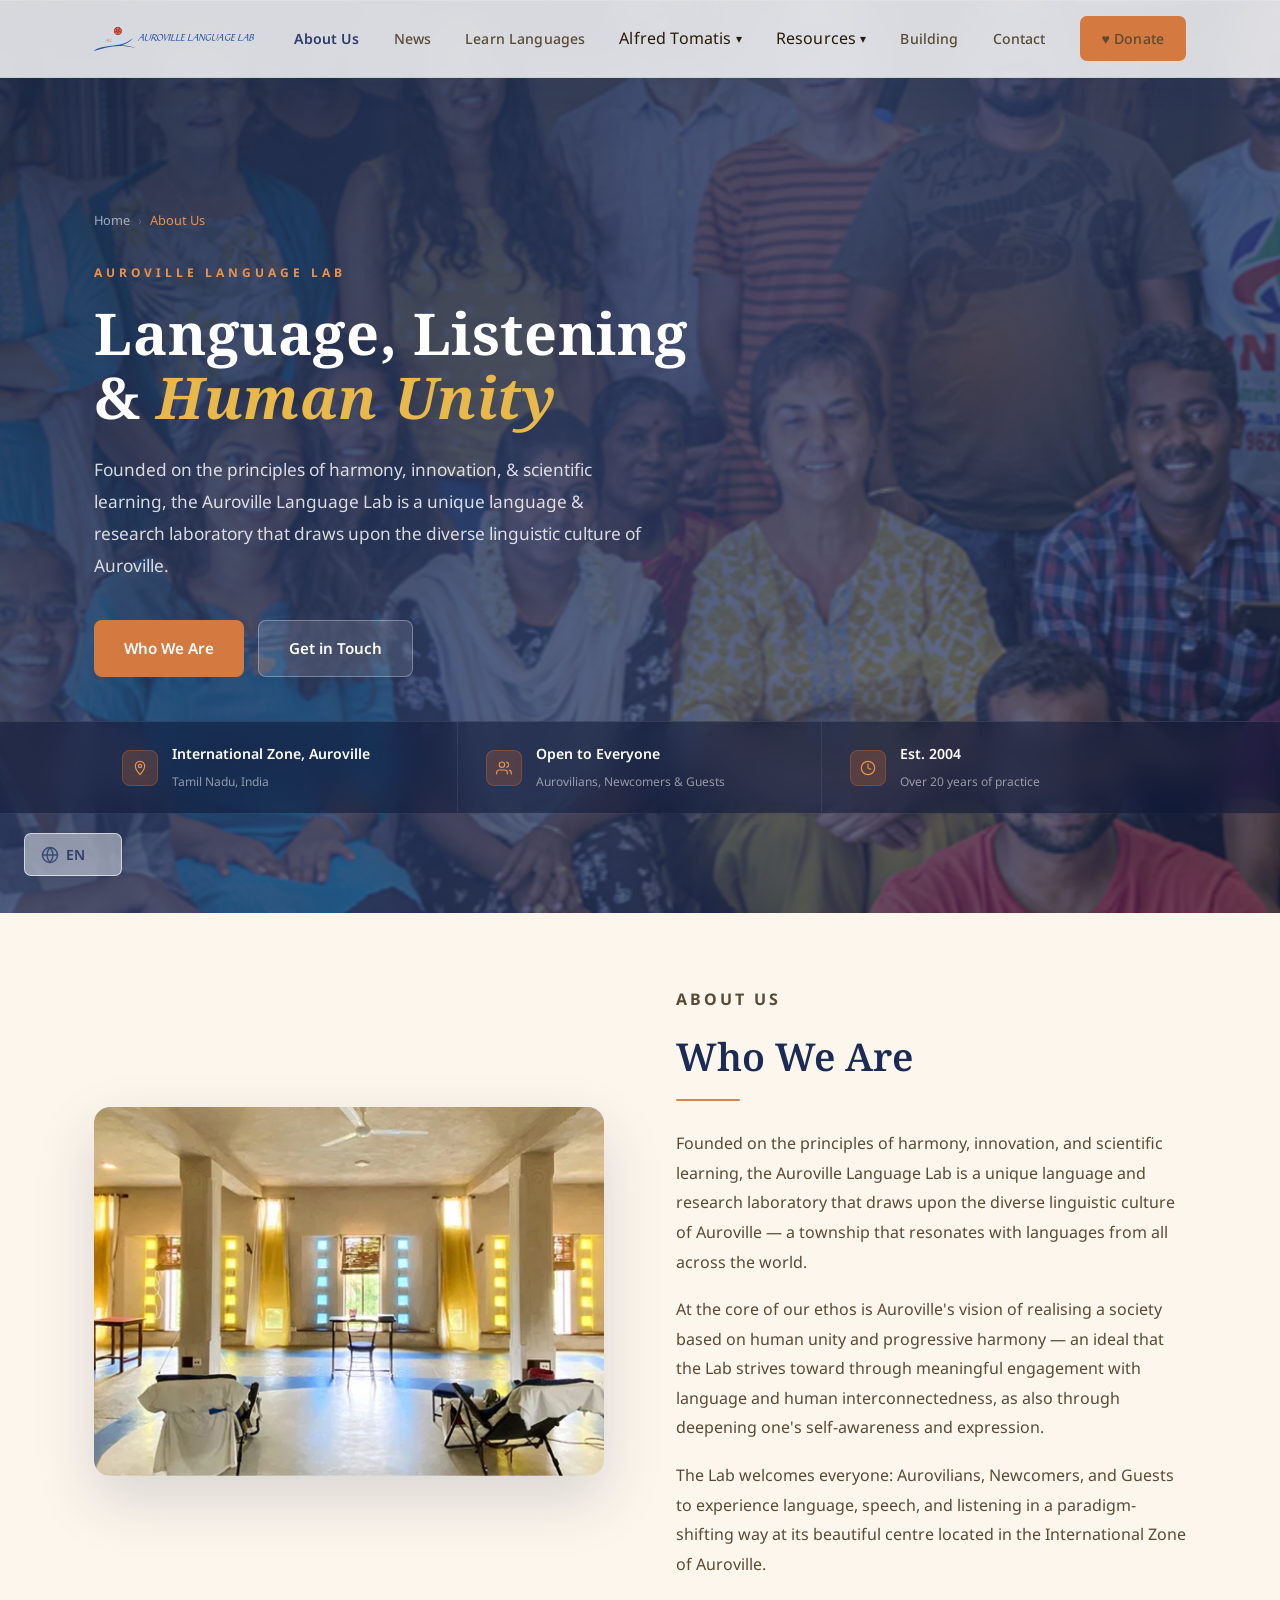
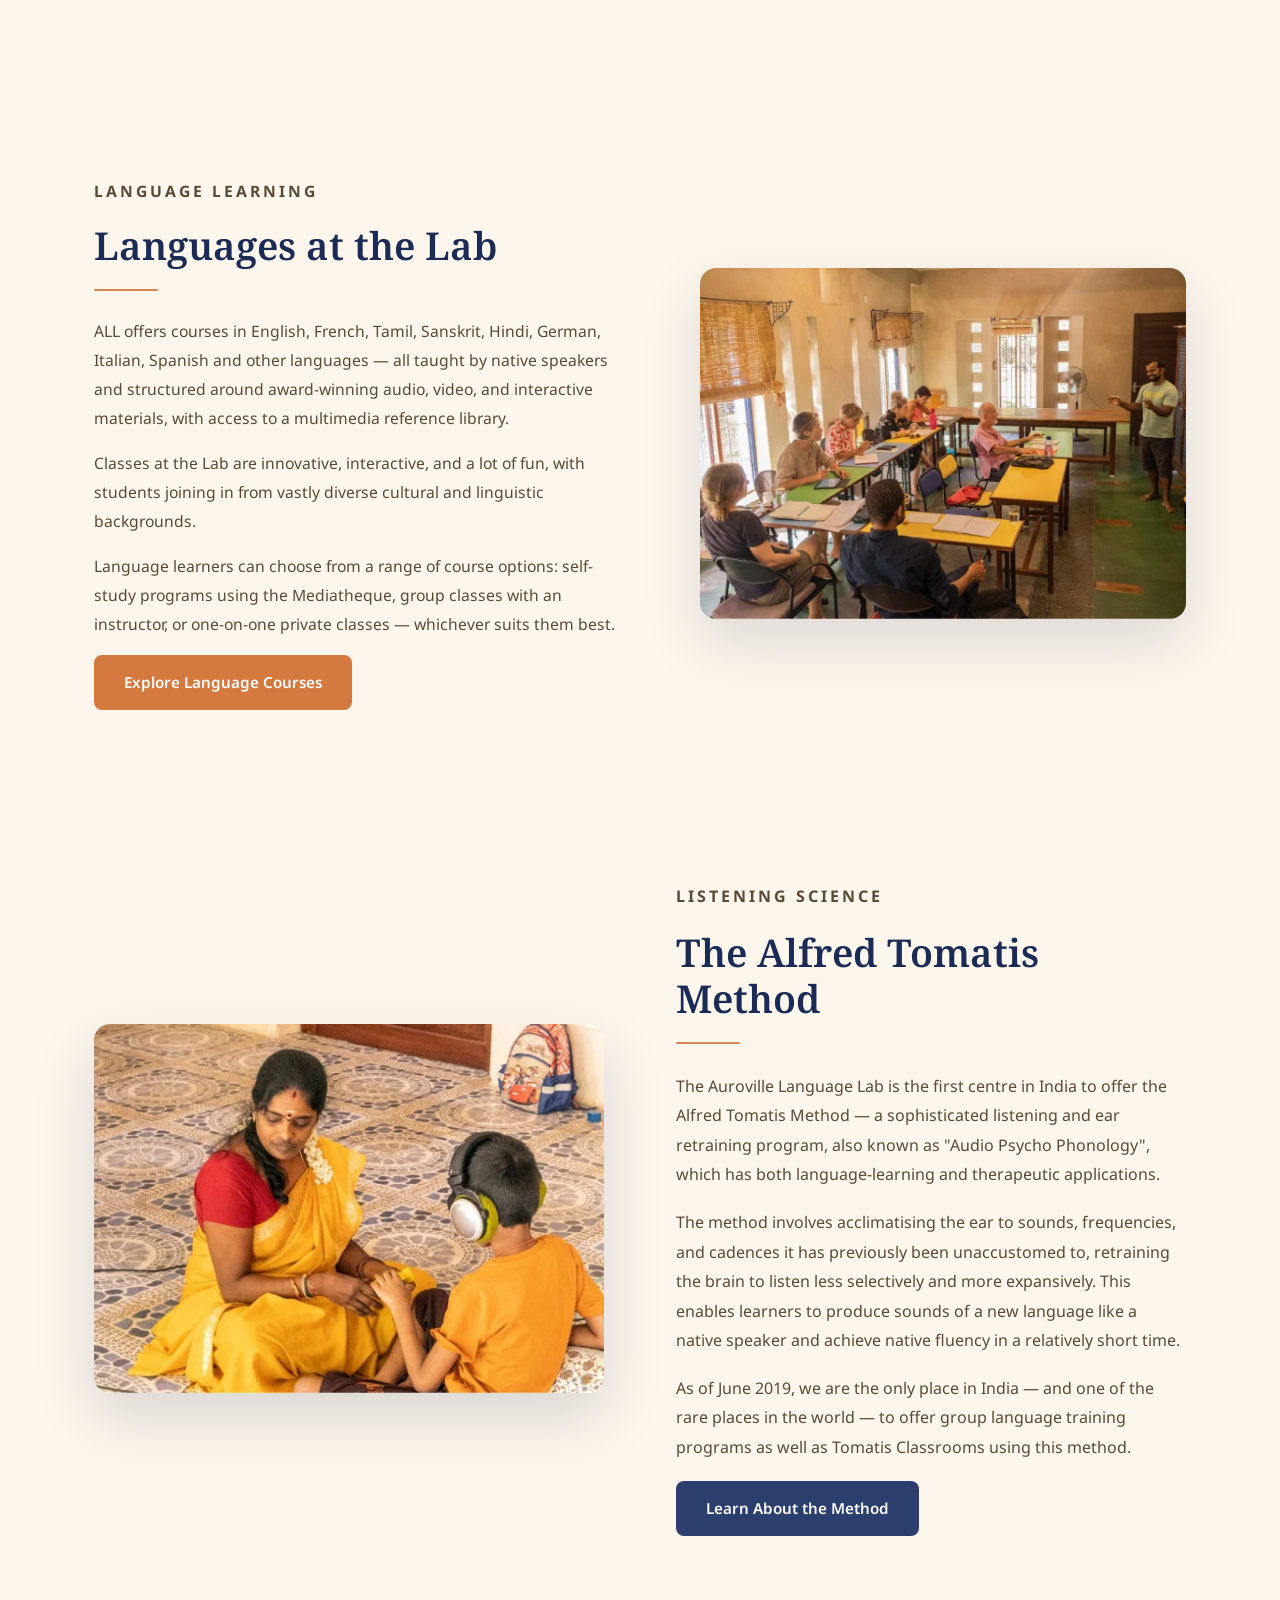
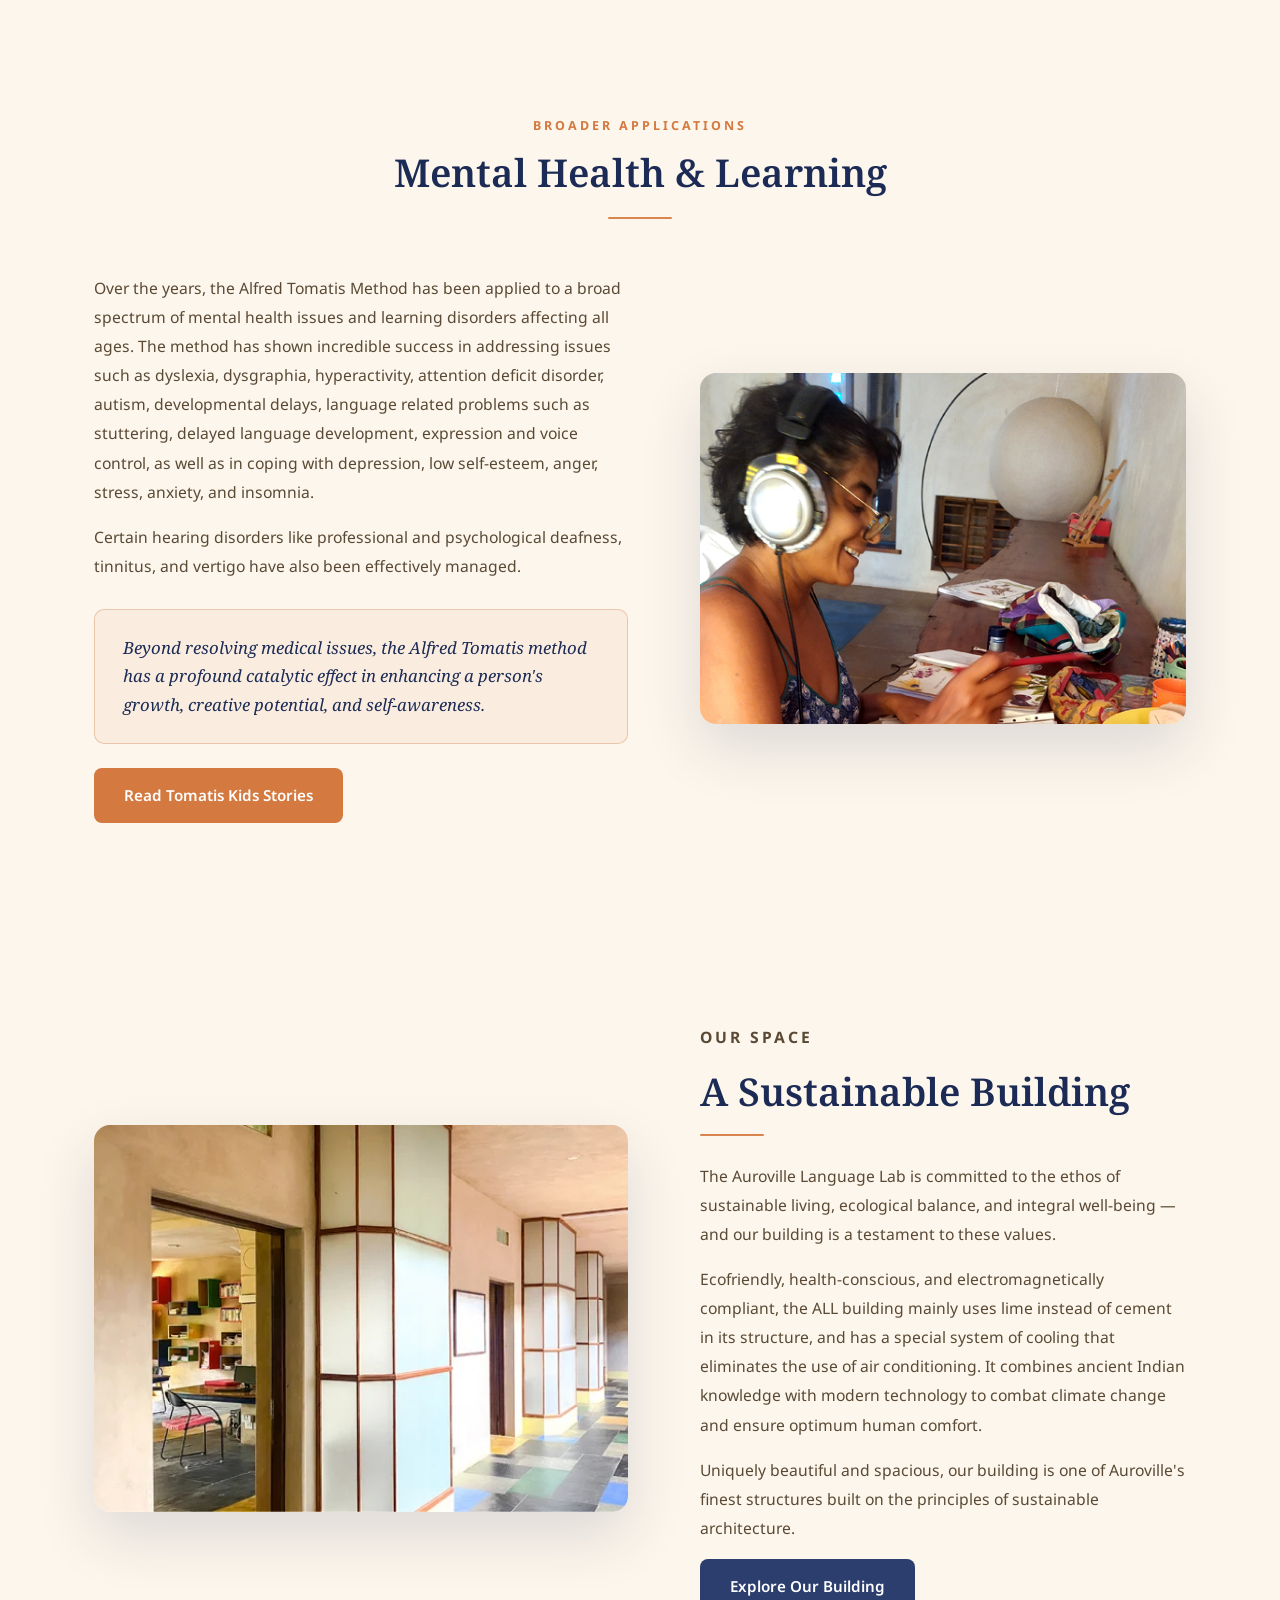
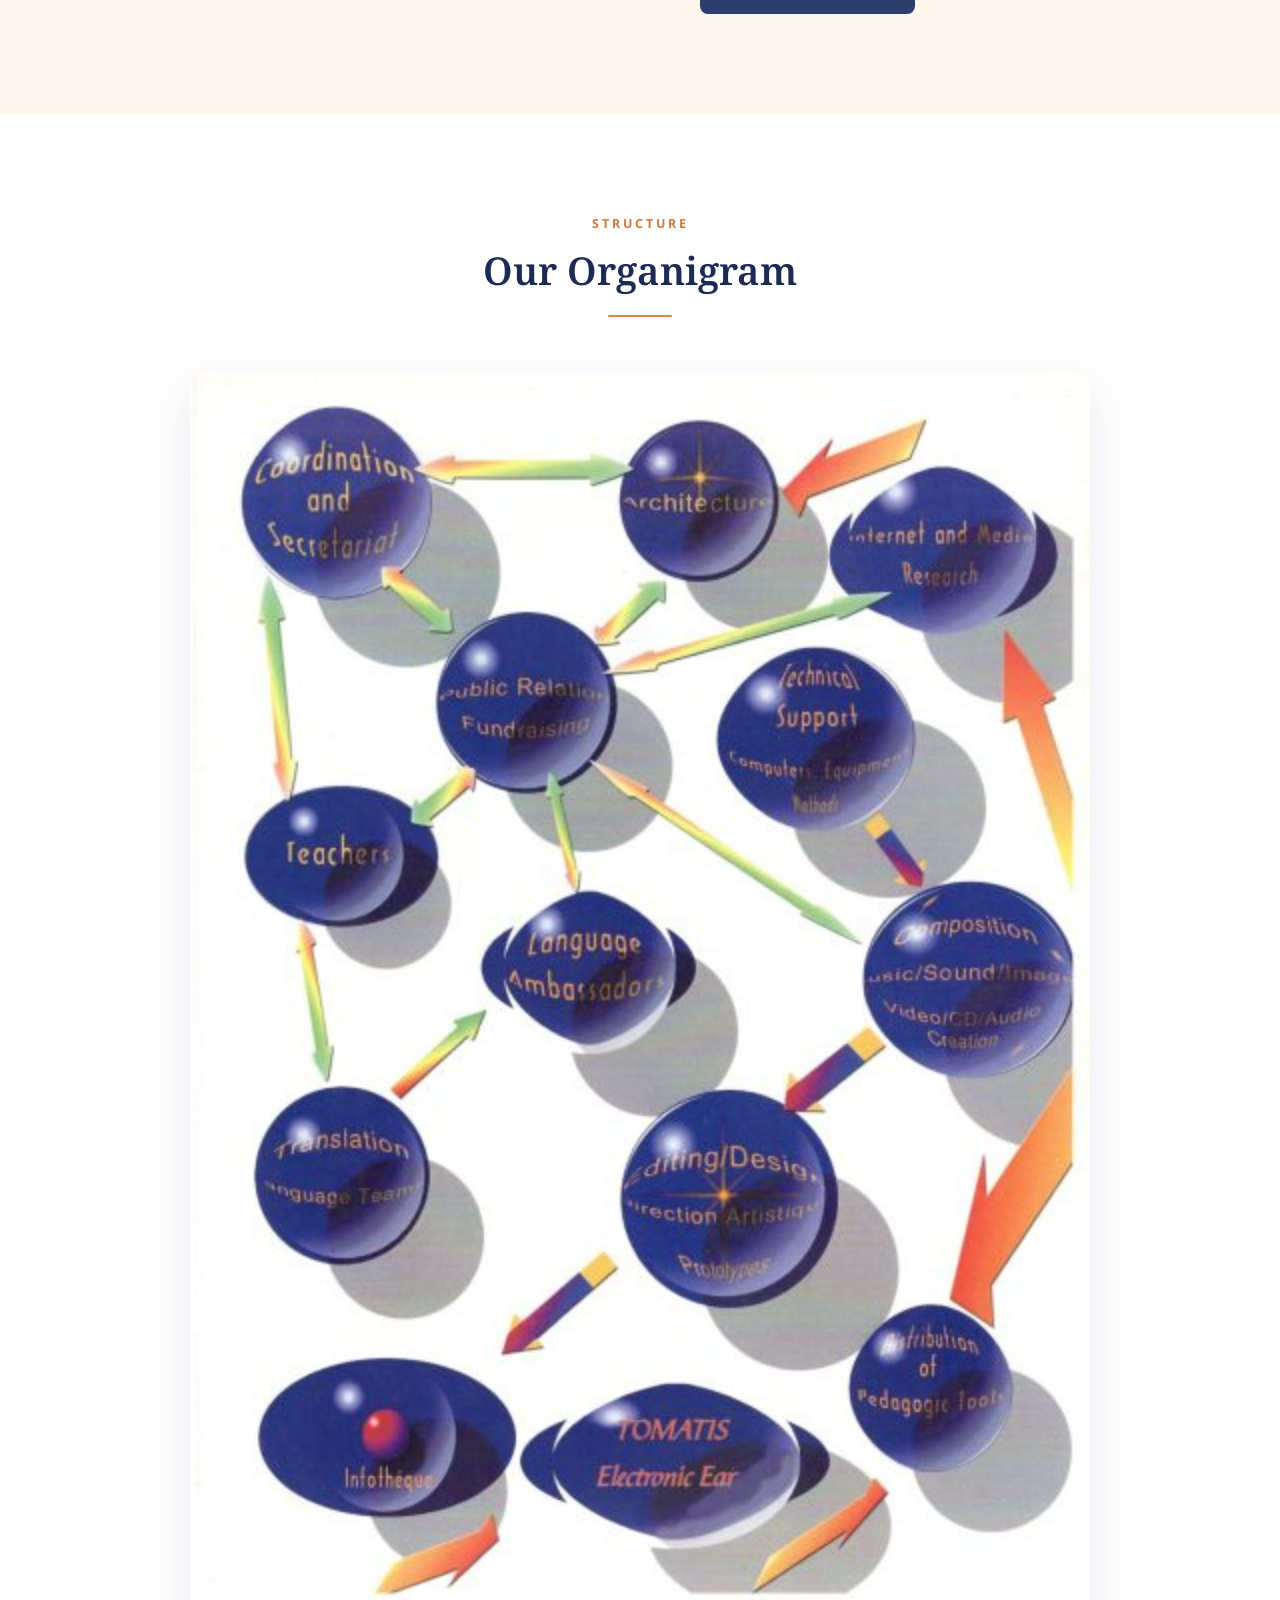
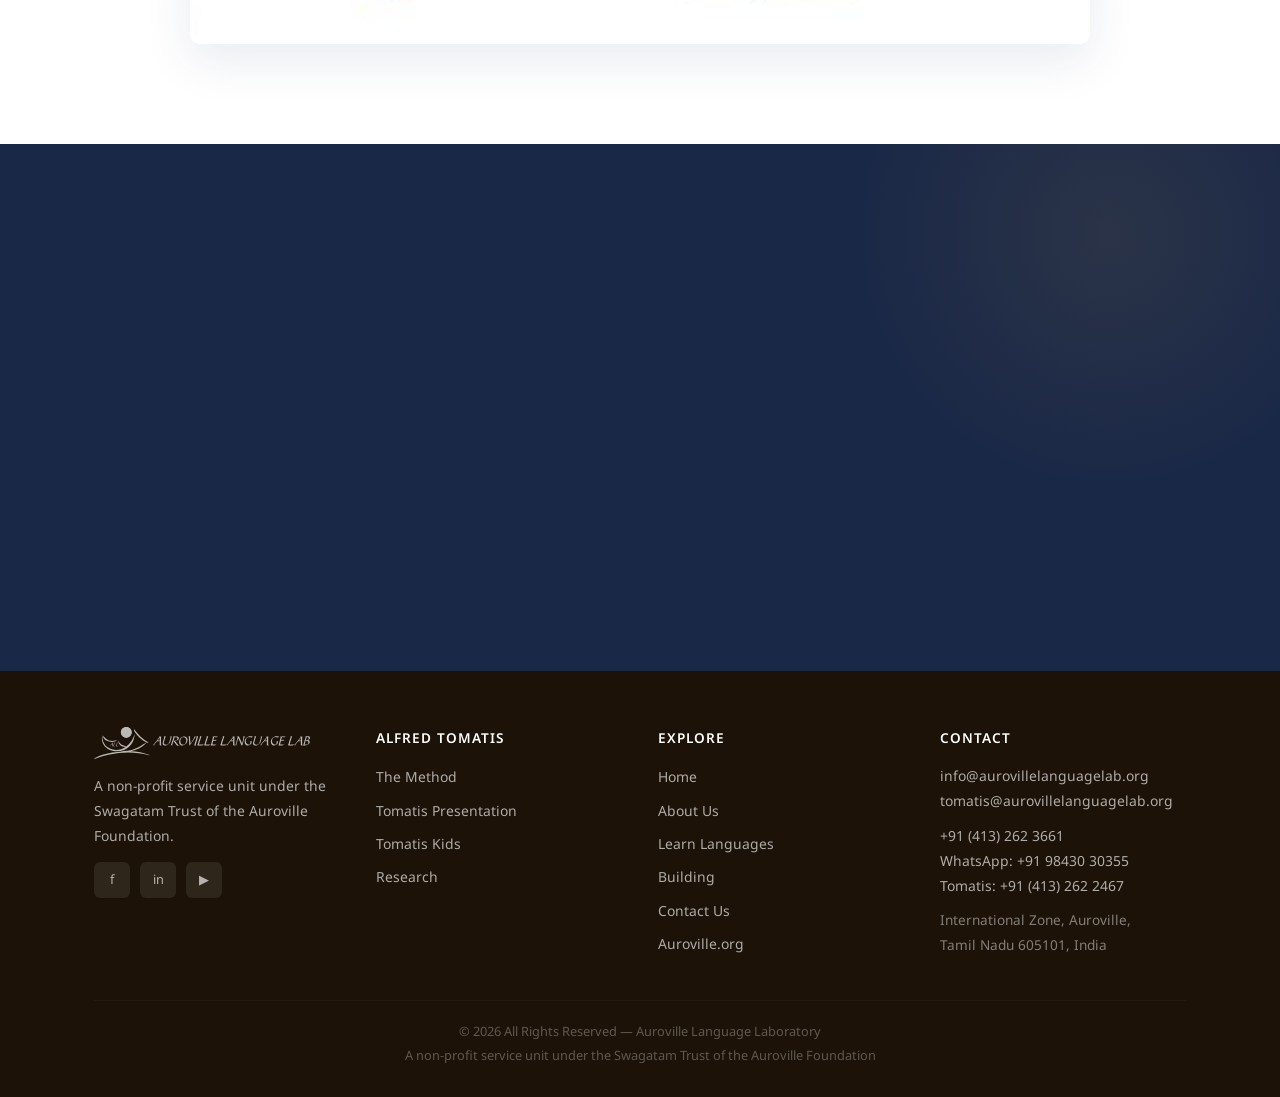
==== commit 9bdd85de: "fixes and updates" ====
--- a/about.html
+++ b/about.html
@@ -46,10 +46,14 @@
           <a href="#">Resources</a>
           <ul>
             <li>
-              <a href="https://aurovillelanguagelab.org/languages/">Learn Site</a>
+              <a href="https://aurovillelanguagelab.org/languages/"
+                >Learn Site</a
+              >
             </li>
             <li>
-              <a href="https://aurovillelanguagelab.org/mediatheque/">Mediatheque</a>
+              <a href="https://aurovillelanguagelab.org/mediatheque/"
+                >Mediatheque</a
+              >
             </li>
             <li>
               <a href="https://aurovillelanguagelab.org/research/">Research</a>
@@ -63,7 +67,7 @@
           <a href="https://www.aurovillelanguagelab.org/building/">Building</a>
         </li>
         <li>
-          <a href="https://www.aurovillelanguagelab.org/contact/">Contact</a>
+          <a href="contact.html">Contact</a>
         </li>
         <li>
           <a
@@ -79,7 +83,11 @@
     <!-- NAV -->
     <nav class="nav" role="navigation" aria-label="Main navigation">
       <div class="container nav__inner">
-        <a href="index.html" class="nav__logo" aria-label="Auroville Language Lab home">
+        <a
+          href="index.html"
+          class="nav__logo"
+          aria-label="Auroville Language Lab home"
+        >
           <img
             src="files/auroville-language-lab-logo.svg"
             alt="Auroville Language Lab"
@@ -92,7 +100,11 @@
           <li><a href="https://aurovillelanguagelab.org/news/">News</a></li>
           <li><a href="languages.html">Learn Languages</a></li>
           <li class="nav__item--dropdown">
-            <button class="nav__link--button" type="button" aria-expanded="false">
+            <button
+              class="nav__link--button"
+              type="button"
+              aria-expanded="false"
+            >
               Alfred Tomatis
               <span class="nav__caret" aria-hidden="true">▾</span>
             </button>
@@ -111,18 +123,28 @@
             </ul>
           </li>
           <li class="nav__item--dropdown">
-            <button class="nav__link--button" type="button" aria-expanded="false">
+            <button
+              class="nav__link--button"
+              type="button"
+              aria-expanded="false"
+            >
               Resources <span class="nav__caret" aria-hidden="true">▾</span>
             </button>
             <ul class="nav__dropdown">
               <li>
-                <a href="https://aurovillelanguagelab.org/languages/">Learn Site</a>
-              </li>
-              <li>
-                <a href="https://aurovillelanguagelab.org/mediatheque/">Mediatheque</a>
-              </li>
-              <li>
-                <a href="https://aurovillelanguagelab.org/research/">Research</a>
+                <a href="https://aurovillelanguagelab.org/languages/"
+                  >Learn Site</a
+                >
+              </li>
+              <li>
+                <a href="https://aurovillelanguagelab.org/mediatheque/"
+                  >Mediatheque</a
+                >
+              </li>
+              <li>
+                <a href="https://aurovillelanguagelab.org/research/"
+                  >Research</a
+                >
               </li>
               <li>
                 <a href="https://aurovillelanguagelab.org/talks/">Talks</a>
@@ -130,10 +152,12 @@
             </ul>
           </li>
           <li>
-            <a href="https://www.aurovillelanguagelab.org/building/">Building</a>
+            <a href="https://www.aurovillelanguagelab.org/building/"
+              >Building</a
+            >
           </li>
           <li>
-            <a href="https://www.aurovillelanguagelab.org/contact/">Contact</a>
+            <a href="contact.html">Contact</a>
           </li>
           <li>
             <a
@@ -164,7 +188,9 @@
           <ol class="hero__breadcrumb" aria-label="Breadcrumb">
             <li><a href="index.html">Home</a></li>
             <li class="hero__breadcrumb-sep" aria-hidden="true">›</li>
-            <li class="hero__breadcrumb-current" aria-current="page">About Us</li>
+            <li class="hero__breadcrumb-current" aria-current="page">
+              About Us
+            </li>
           </ol>
           <div class="hero__inner">
             <p class="hero__label">Auroville Language Lab</p>
@@ -172,7 +198,10 @@
               Language, Listening<br />& <em>Human Unity</em>
             </h1>
             <p class="hero__subtitle">
-              Founded on the principles of harmony, innovation, & scientific learning, the Auroville Language Lab is a unique language & research laboratory that draws upon the diverse linguistic culture of Auroville.
+              Founded on the principles of harmony, innovation, & scientific
+              learning, the Auroville Language Lab is a unique language &
+              research laboratory that draws upon the diverse linguistic culture
+              of Auroville.
             </p>
             <div class="hero__ctas">
               <a href="#who-we-are" class="btn btn--accent btn--large"
@@ -190,7 +219,9 @@
           <div class="hero__stat">
             <div class="hero__stat-icon" aria-hidden="true">
               <svg viewBox="0 0 24 24">
-                <path d="M12 2C8.13 2 5 5.13 5 9c0 5.25 7 13 7 13s7-7.75 7-13c0-3.87-3.13-7-7-7zm0 9.5c-1.38 0-2.5-1.12-2.5-2.5s1.12-2.5 2.5-2.5 2.5 1.12 2.5 2.5-1.12 2.5-2.5 2.5z" />
+                <path
+                  d="M12 2C8.13 2 5 5.13 5 9c0 5.25 7 13 7 13s7-7.75 7-13c0-3.87-3.13-7-7-7zm0 9.5c-1.38 0-2.5-1.12-2.5-2.5s1.12-2.5 2.5-2.5 2.5 1.12 2.5 2.5-1.12 2.5-2.5 2.5z"
+                />
               </svg>
             </div>
             <div class="hero__stat-text">
@@ -293,9 +324,10 @@
               linguistic backgrounds.
             </p>
             <p>
-              Language learners can choose from a range of course options: self-study
-              programs using the Mediatheque, group classes with an instructor,
-              or one-on-one private classes — whichever suits them best.
+              Language learners can choose from a range of course options:
+              self-study programs using the Mediatheque, group classes with an
+              instructor, or one-on-one private classes — whichever suits them
+              best.
             </p>
             <a href="languages.html" class="btn btn--accent btn--large"
               >Explore Language Courses</a
@@ -357,7 +389,11 @@
     </section>
 
     <!-- ===== MENTAL HEALTH & LEARNING ===== -->
-    <section class="doctor" id="applications" aria-labelledby="applications-title">
+    <section
+      class="doctor"
+      id="applications"
+      aria-labelledby="applications-title"
+    >
       <div class="container">
         <div class="section-header reveal">
           <p class="section-header__label">Broader Applications</p>
@@ -375,8 +411,7 @@
               attention deficit disorder, autism, developmental delays, language
               related problems such as stuttering, delayed language development,
               expression and voice control, as well as in coping with
-              depression, low self-esteem, anger, stress, anxiety, and
-              insomnia.
+              depression, low self-esteem, anger, stress, anxiety, and insomnia.
             </p>
             <p>
               Certain hearing disorders like professional and psychological
@@ -385,8 +420,8 @@
             </p>
             <div class="doctor__quote">
               <blockquote>
-                Beyond resolving medical issues, the Alfred Tomatis method has
-                a profound catalytic effect in enhancing a person's growth,
+                Beyond resolving medical issues, the Alfred Tomatis method has a
+                profound catalytic effect in enhancing a person's growth,
                 creative potential, and self-awareness.
               </blockquote>
             </div>
@@ -395,7 +430,7 @@
               target="_blank"
               rel="noopener"
               class="btn btn--accent btn--large"
-              style="margin-top: 24px; display: inline-flex;"
+              style="margin-top: 24px; display: inline-flex"
               >Read Tomatis Kids Stories</a
             >
           </div>
@@ -414,6 +449,13 @@
     <section class="doctor" id="building" aria-labelledby="building-title">
       <div class="container">
         <div class="doctor__grid">
+          <div class="doctor__photo-wrap reveal">
+            <img
+              src="files/auroville-language-lab-language-about-sustainable-architecture.webp"
+              alt="Sustainable architecture of the Auroville Language Lab building"
+              loading="lazy"
+            />
+          </div>
           <div class="doctor__content reveal">
             <div class="section-header">
               <p class="section-header__label">Our Space</p>
@@ -423,8 +465,8 @@
             </div>
             <p>
               The Auroville Language Lab is committed to the ethos of
-              sustainable living, ecological balance, and integral well-being
-              — and our building is a testament to these values.
+              sustainable living, ecological balance, and integral well-being —
+              and our building is a testament to these values.
             </p>
             <p>
               Ecofriendly, health-conscious, and electromagnetically compliant,
@@ -446,13 +488,6 @@
               class="btn btn--primary btn--large"
               >Explore Our Building</a
             >
-          </div>
-          <div class="doctor__photo-wrap reveal">
-            <img
-              src="files/auroville-language-lab-language-about-sustainable-architecture.webp"
-              alt="Sustainable architecture of the Auroville Language Lab building"
-              loading="lazy"
-            />
           </div>
         </div>
       </div>
@@ -487,13 +522,11 @@
           method, or simply learn more — we'd love to hear from you.
         </p>
         <p>
-          <a href="mailto:info@aurovillelanguagelab.org" class="cta__email"
-            >info@aurovillelanguagelab.org</a
-          >
+          <a href="contact.html">info@aurovillelanguagelab.org</a>
         </p>
         <div class="cta__buttons">
           <a
-            href="https://www.aurovillelanguagelab.org/contact/"
+            href="contact.html"
             class="btn btn--accent btn--large"
             target="_blank"
             rel="noopener"
@@ -566,7 +599,9 @@
                 >
               </li>
               <li>
-                <a href="https://aurovillelanguagelab.org/research/">Research</a>
+                <a href="https://aurovillelanguagelab.org/research/"
+                  >Research</a
+                >
               </li>
             </ul>
           </div>
@@ -582,12 +617,13 @@
                 >
               </li>
               <li>
-                <a href="https://www.aurovillelanguagelab.org/contact/"
-                  >Contact Us</a
-                >
-              </li>
-              <li>
-                <a href="http://www.auroville.org/" target="_blank" rel="noopener"
+                <a href="contact.html">Contact Us</a>
+              </li>
+              <li>
+                <a
+                  href="http://www.auroville.org/"
+                  target="_blank"
+                  rel="noopener"
                   >Auroville.org</a
                 >
               </li>
@@ -727,24 +763,31 @@
       // Hero parallax + zoom
       const heroEl = document.querySelector(".hero");
       const heroBg = document.querySelector(".hero__bg");
-      if (heroBg && !window.matchMedia("(prefers-reduced-motion: reduce)").matches) {
+      if (
+        heroBg &&
+        !window.matchMedia("(prefers-reduced-motion: reduce)").matches
+      ) {
         let ticking = false;
-        window.addEventListener("scroll", () => {
-          if (!ticking) {
-            requestAnimationFrame(() => {
-              const scrolled = window.scrollY;
-              const heroH = heroEl.offsetHeight;
-              if (scrolled < heroH) {
-                const progress = scrolled / heroH;
-                const translateY = scrolled * 0.3;
-                const scale = 1.08 + progress * 0.07;
-                heroBg.style.transform = `scale(${scale}) translateY(${translateY}px)`;
-              }
-              ticking = false;
-            });
-            ticking = true;
-          }
-        }, { passive: true });
+        window.addEventListener(
+          "scroll",
+          () => {
+            if (!ticking) {
+              requestAnimationFrame(() => {
+                const scrolled = window.scrollY;
+                const heroH = heroEl.offsetHeight;
+                if (scrolled < heroH) {
+                  const progress = scrolled / heroH;
+                  const translateY = scrolled * 0.3;
+                  const scale = 1.08 + progress * 0.07;
+                  heroBg.style.transform = `scale(${scale}) translateY(${translateY}px)`;
+                }
+                ticking = false;
+              });
+              ticking = true;
+            }
+          },
+          { passive: true },
+        );
       }
     </script>
   </body>
--- a/styles.css
+++ b/styles.css
@@ -700,10 +700,11 @@
   z-index: 1;
 }
 
-/* Sub-page hero layout (tomatis, languages & about) */
+/* Sub-page hero layout (tomatis, languages, about & news) */
 .page-tomatis .hero,
 .page-languages .hero,
-.page-about .hero {
+.page-about .hero,
+.page-news .hero {
   flex-direction: column;
   justify-content: flex-end;
 }
@@ -1165,7 +1166,7 @@
 
 .benefits__grid {
   display: grid;
-  grid-template-columns: repeat(3, 1fr);
+  grid-template-columns: repeat(2,2fr);
   gap: 24px;
   margin-bottom: 48px;
 }
@@ -1611,15 +1612,87 @@
 .testimonial-slider {
   display: flex;
   gap: 24px;
-  overflow-x: auto;
-  padding-bottom: 12px;
-  scroll-snap-type: x mandatory;
-  -webkit-overflow-scrolling: touch;
-  scroll-padding: 24px;
-}
-
-.testimonial-slider::-webkit-scrollbar {
-  display: none;
+  overflow: hidden;
+  padding: 24px 0 32px;
+  position: relative;
+  transition: none;
+  /* Edge fade mask — only on the track viewport, not the nav */
+  -webkit-mask-image: linear-gradient(
+    to right,
+    transparent 0%,
+    black 18%,
+    black 82%,
+    transparent 100%
+  );
+  mask-image: linear-gradient(
+    to right,
+    transparent 0%,
+    black 18%,
+    black 82%,
+    transparent 100%
+  );
+}
+
+/* Track that actually moves */
+.testimonial-track {
+  display: flex;
+  gap: 24px;
+  transition: transform 0.5s cubic-bezier(0.4, 0, 0.2, 1);
+  will-change: transform;
+}
+
+.testimonial-card {
+  min-width: 420px;
+  max-width: 420px;
+  flex: 0 0 auto;
+  background: var(--color-white);
+  border-radius: 18px;
+  padding: 28px;
+  border: 1px solid rgba(44, 62, 109, 0.08);
+  box-shadow: 0 18px 34px rgba(44, 62, 109, 0.08);
+  display: flex;
+  flex-direction: column;
+  gap: 16px;
+  /* Off-focus state */
+  opacity: 0.38;
+  transform: scale(0.93);
+  transition:
+    opacity 0.45s ease,
+    transform 0.45s ease,
+    box-shadow 0.45s ease;
+}
+
+.testimonial-card--active {
+  opacity: 1;
+  transform: scale(1);
+  box-shadow: 0 24px 50px rgba(44, 62, 109, 0.14);
+  border-color: rgba(44, 62, 109, 0.14);
+}
+
+.testimonial-card__avatar {
+  width: 44px;
+  height: 44px;
+  border-radius: 50%;
+  overflow: hidden;
+}
+
+.testimonial-card__avatar img {
+  width: 100%;
+  height: 100%;
+  object-fit: cover;
+}
+
+.testimonial-card__name {
+  font-family: var(--font-heading);
+  font-weight: 700;
+  margin: 0;
+  font-size: 0.95rem;
+}
+
+.testimonial-card__text {
+  color: var(--color-text-light);
+  line-height: 1.9;
+  margin: 0;
 }
 
 .testimonial-nav {
@@ -1627,9 +1700,12 @@
   top: 50%;
   left: 0;
   right: 0;
+  transform: translateY(-50%);
   display: flex;
   justify-content: space-between;
   pointer-events: none;
+  z-index: 2;
+  padding: 0 4px;
 }
 
 .testimonial-button {
@@ -1643,6 +1719,7 @@
   align-items: center;
   justify-content: center;
   box-shadow: 0 12px 28px rgba(44, 62, 109, 0.08);
+  cursor: pointer;
   transition:
     transform 0.25s ease,
     background 0.25s ease;
@@ -1651,6 +1728,7 @@
 .testimonial-button:hover {
   transform: translateY(-1px);
   background: #fff;
+  box-shadow: 0 16px 32px rgba(44, 62, 109, 0.14);
 }
 
 .testimonial-button svg {
@@ -1658,13 +1736,16 @@
   height: 18px;
   stroke: var(--color-primary);
   stroke-width: 2;
+  fill: none;
+  stroke-linecap: round;
+  stroke-linejoin: round;
 }
 
 .testimonial-dots {
   display: flex;
   justify-content: center;
   gap: 10px;
-  margin-top: 24px;
+  margin-top: 8px;
 }
 
 .testimonial-dot {
@@ -1685,45 +1766,27 @@
   transform: scale(1.16);
 }
 
-.testimonial-card {
-  min-width: 320px;
-  max-width: 420px;
-  flex: 0 0 auto;
-  scroll-snap-align: start;
-  background: var(--color-white);
-  border-radius: 18px;
-  padding: 28px;
-  border: 1px solid rgba(44, 62, 109, 0.08);
-  box-shadow: 0 18px 34px rgba(44, 62, 109, 0.08);
-  display: flex;
-  flex-direction: column;
-  gap: 16px;
-}
-
-.testimonial-card__avatar {
-  width: 44px;
-  height: 44px;
-  border-radius: 50%;
-  overflow: hidden;
-}
-
-.testimonial-card__avatar img {
-  width: 100%;
-  height: 100%;
-  object-fit: cover;
-}
-
-.testimonial-card__name {
-  font-family: var(--font-heading);
-  font-weight: 700;
-  margin: 0;
-  font-size: 0.95rem;
-}
-
-.testimonial-card__text {
-  color: var(--color-text-light);
-  line-height: 1.9;
-  margin: 0;
+@media (max-width: 540px) {
+  .testimonial-card {
+    min-width: calc(100vw - 80px);
+    max-width: calc(100vw - 80px);
+  }
+  .testimonial-slider {
+    -webkit-mask-image: linear-gradient(
+      to right,
+      transparent 0%,
+      black 10%,
+      black 90%,
+      transparent 100%
+    );
+    mask-image: linear-gradient(
+      to right,
+      transparent 0%,
+      black 10%,
+      black 90%,
+      transparent 100%
+    );
+  }
 }
 
 /* ===== CTA ===== */
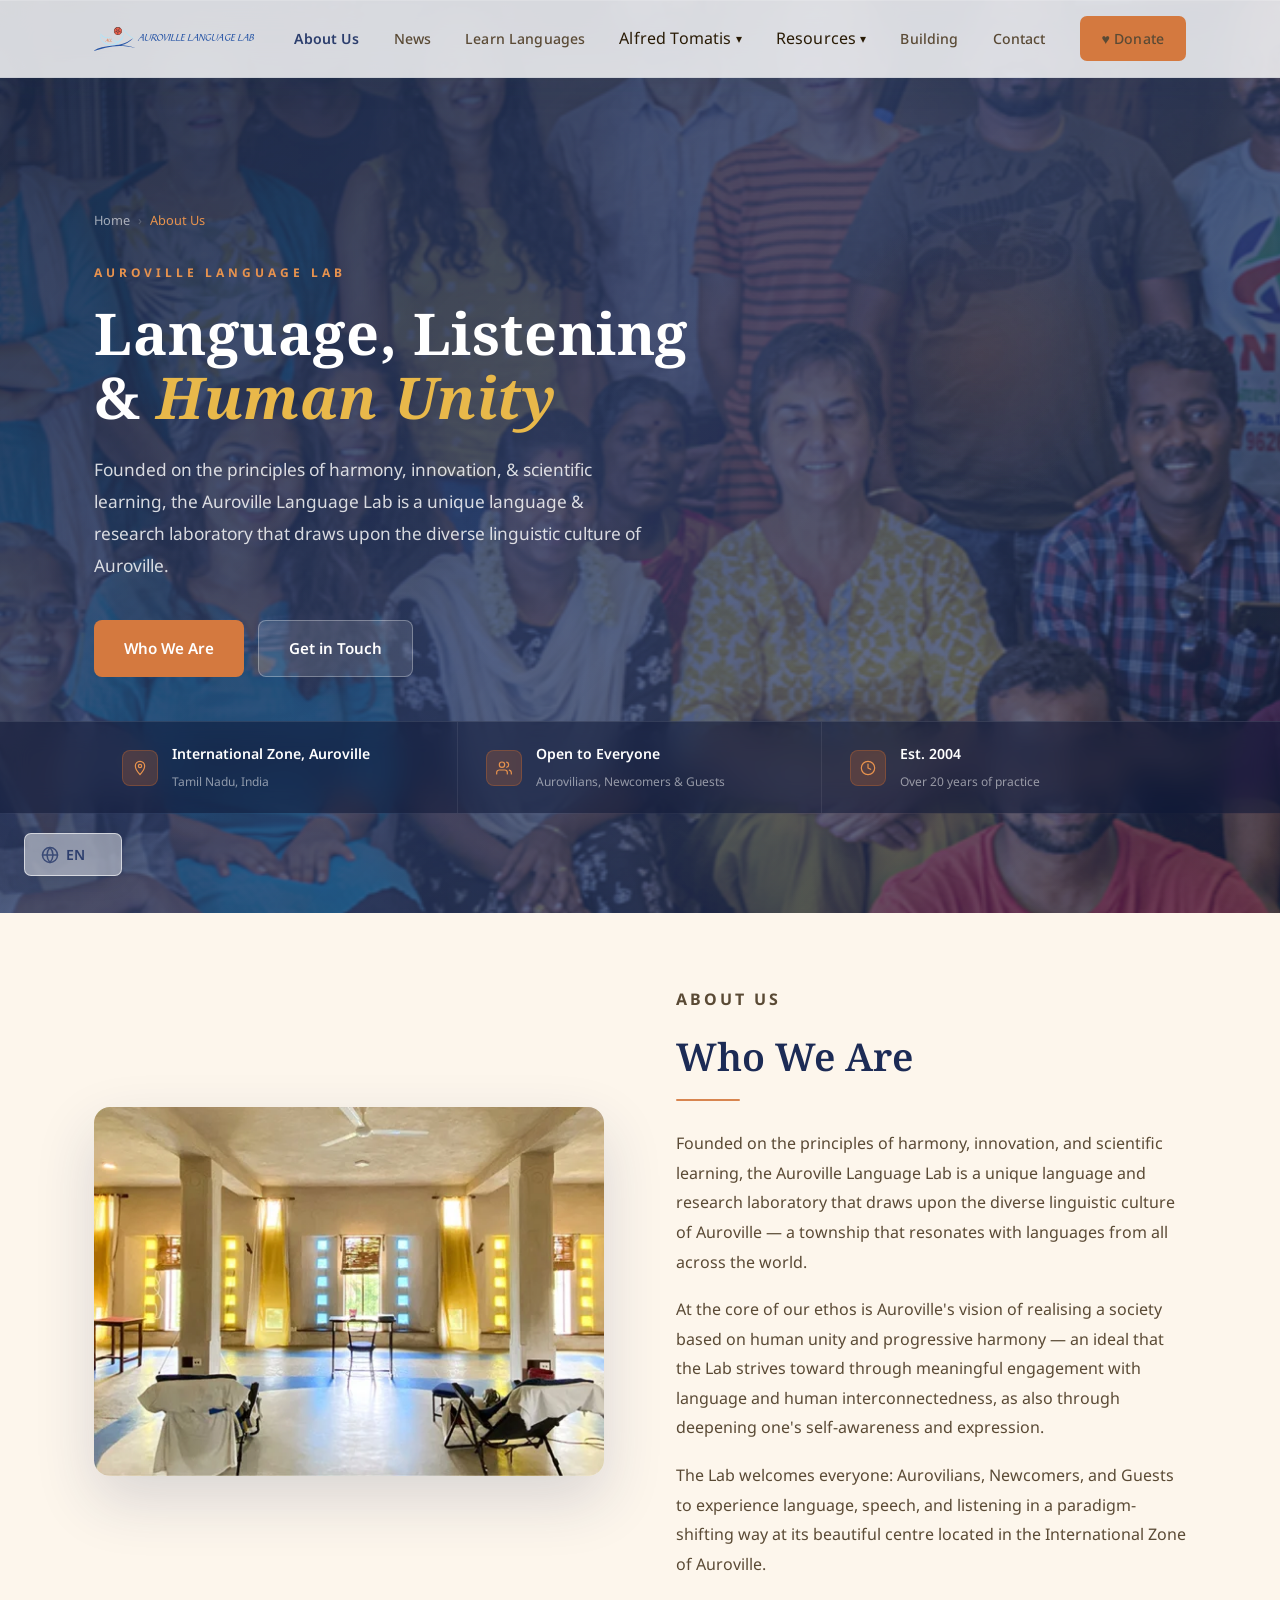
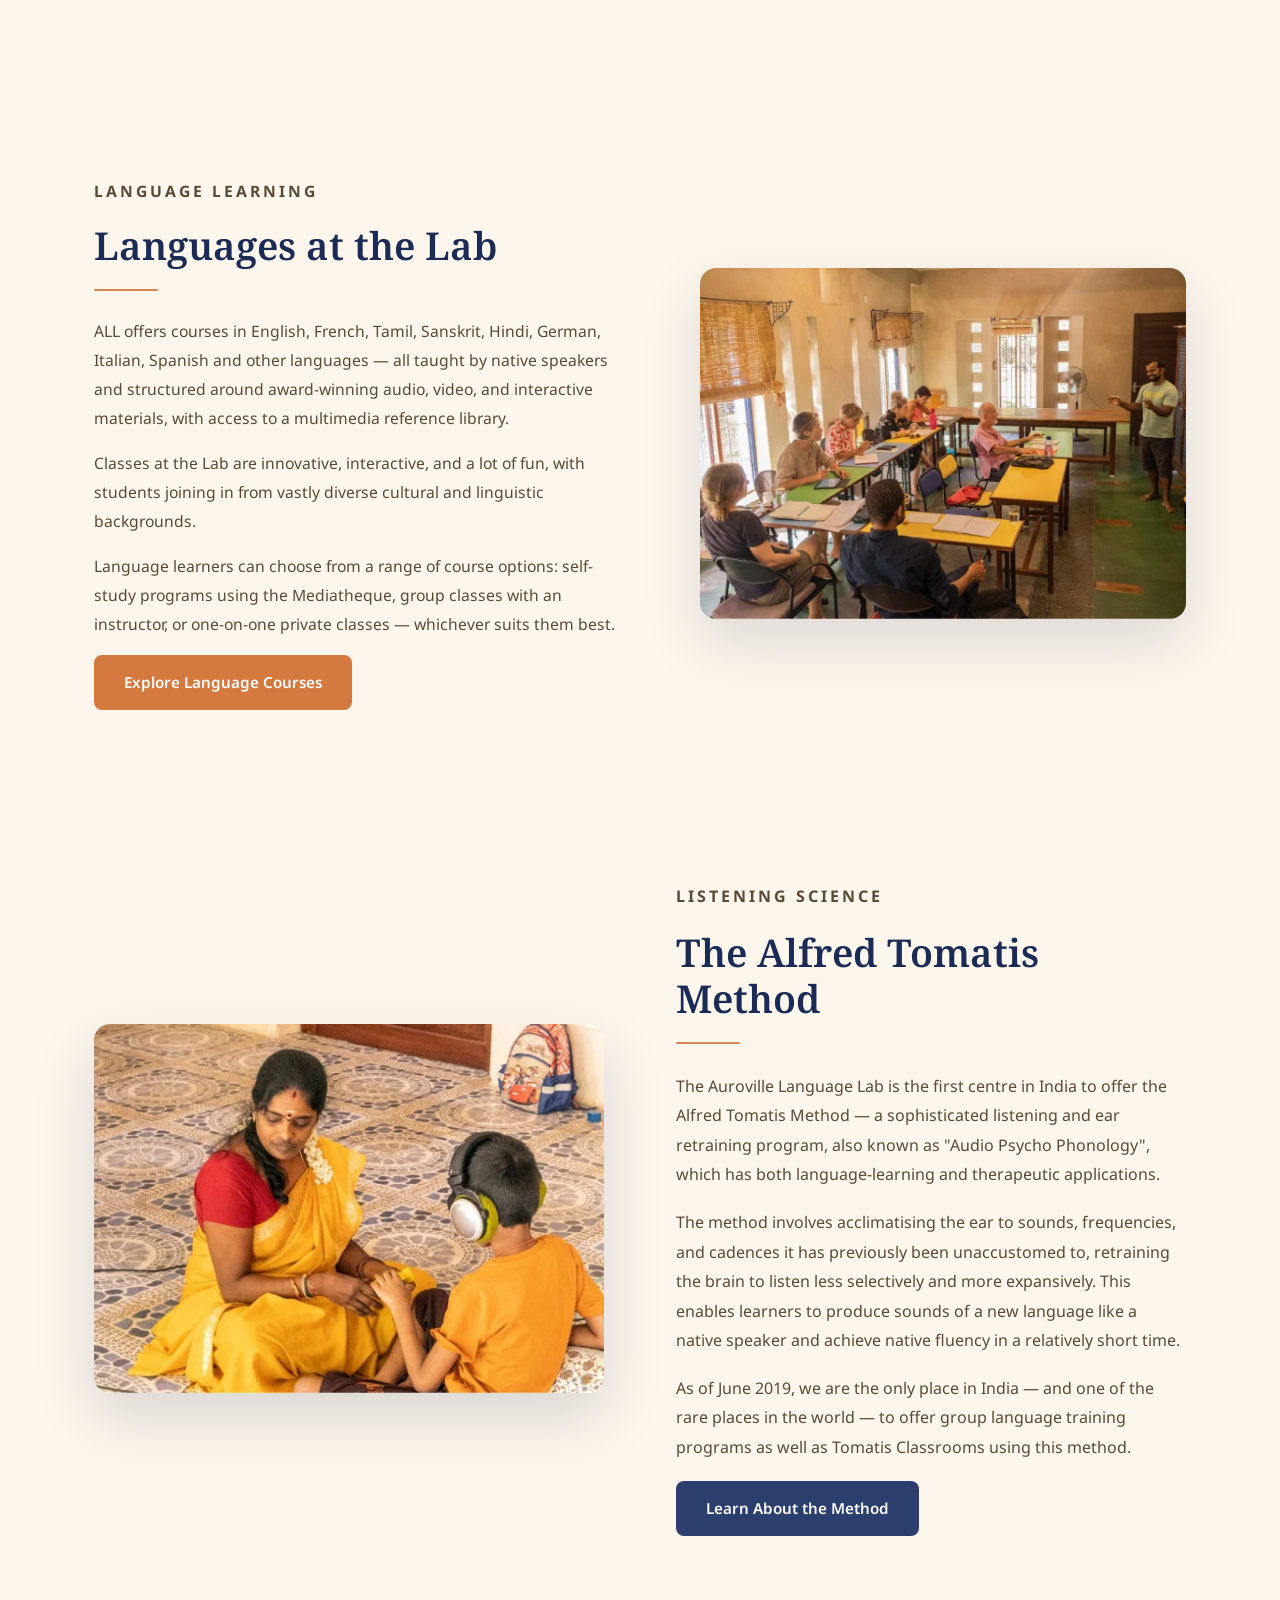
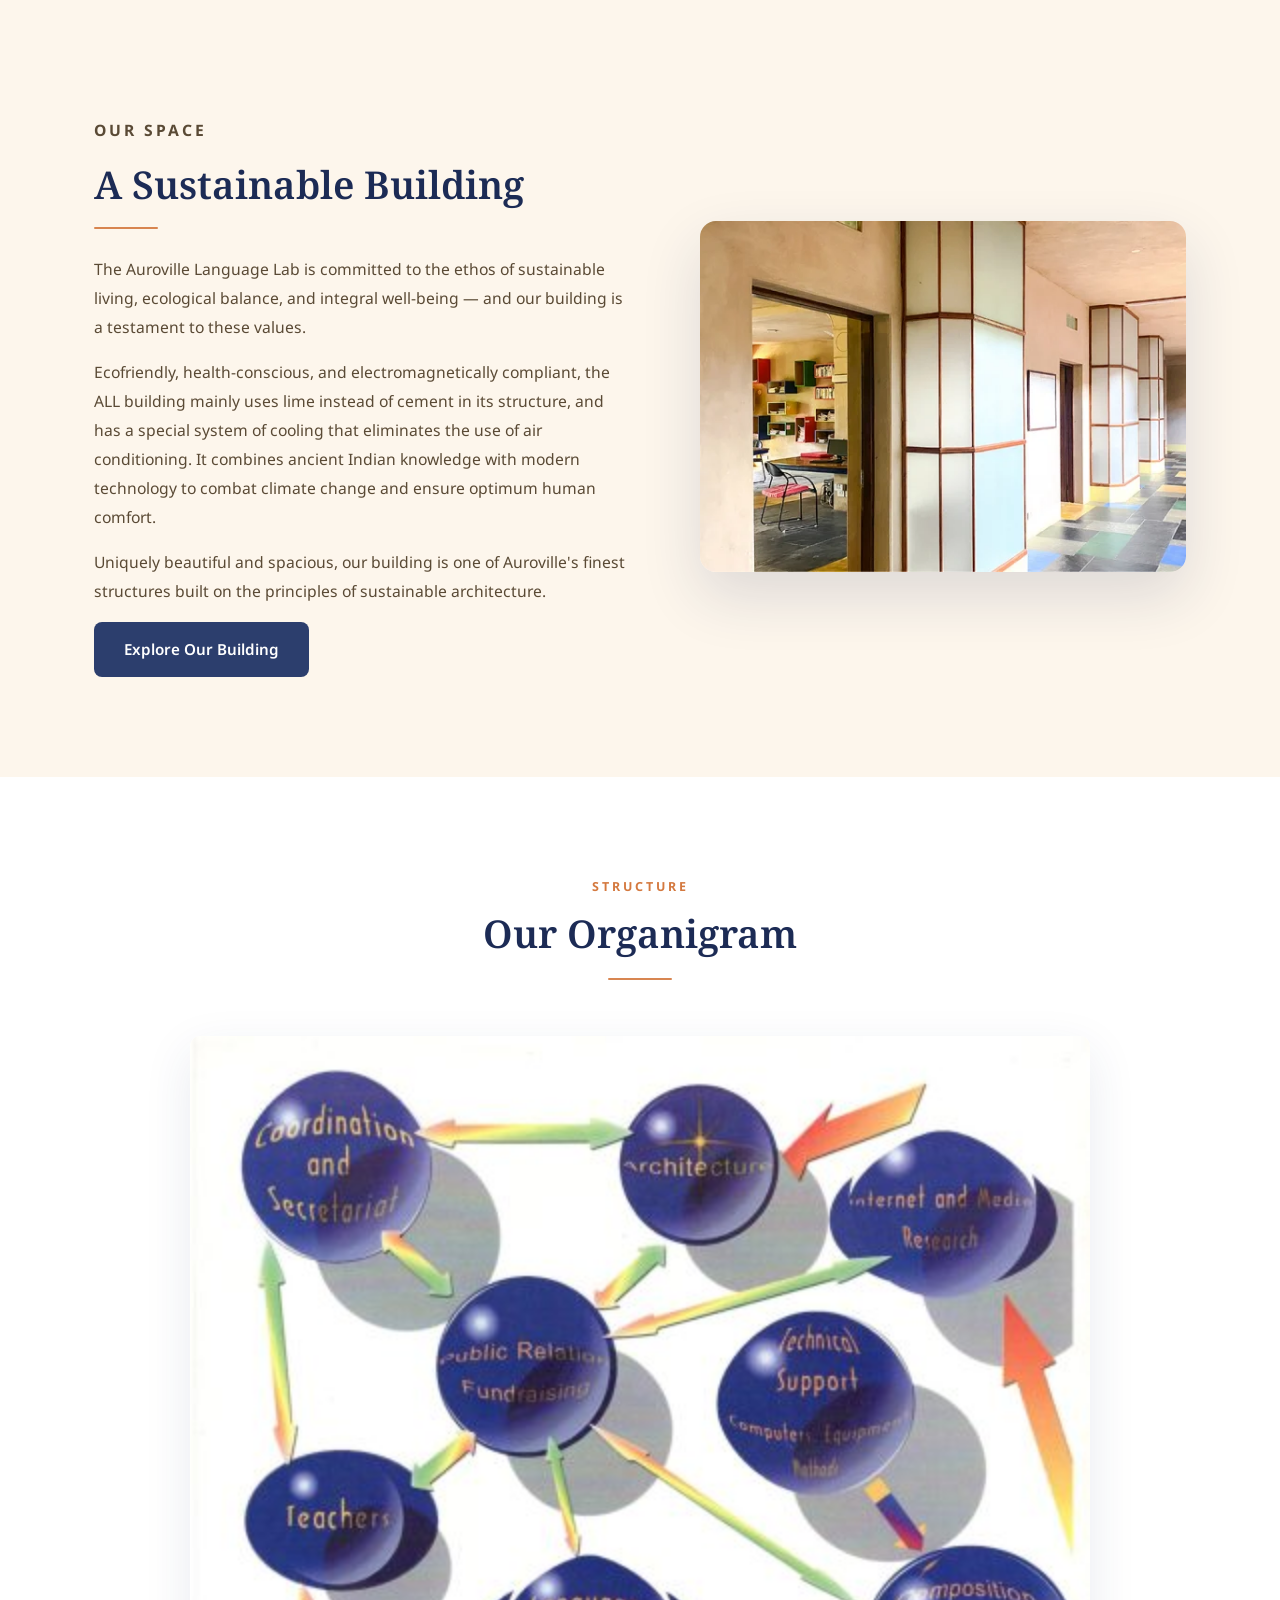
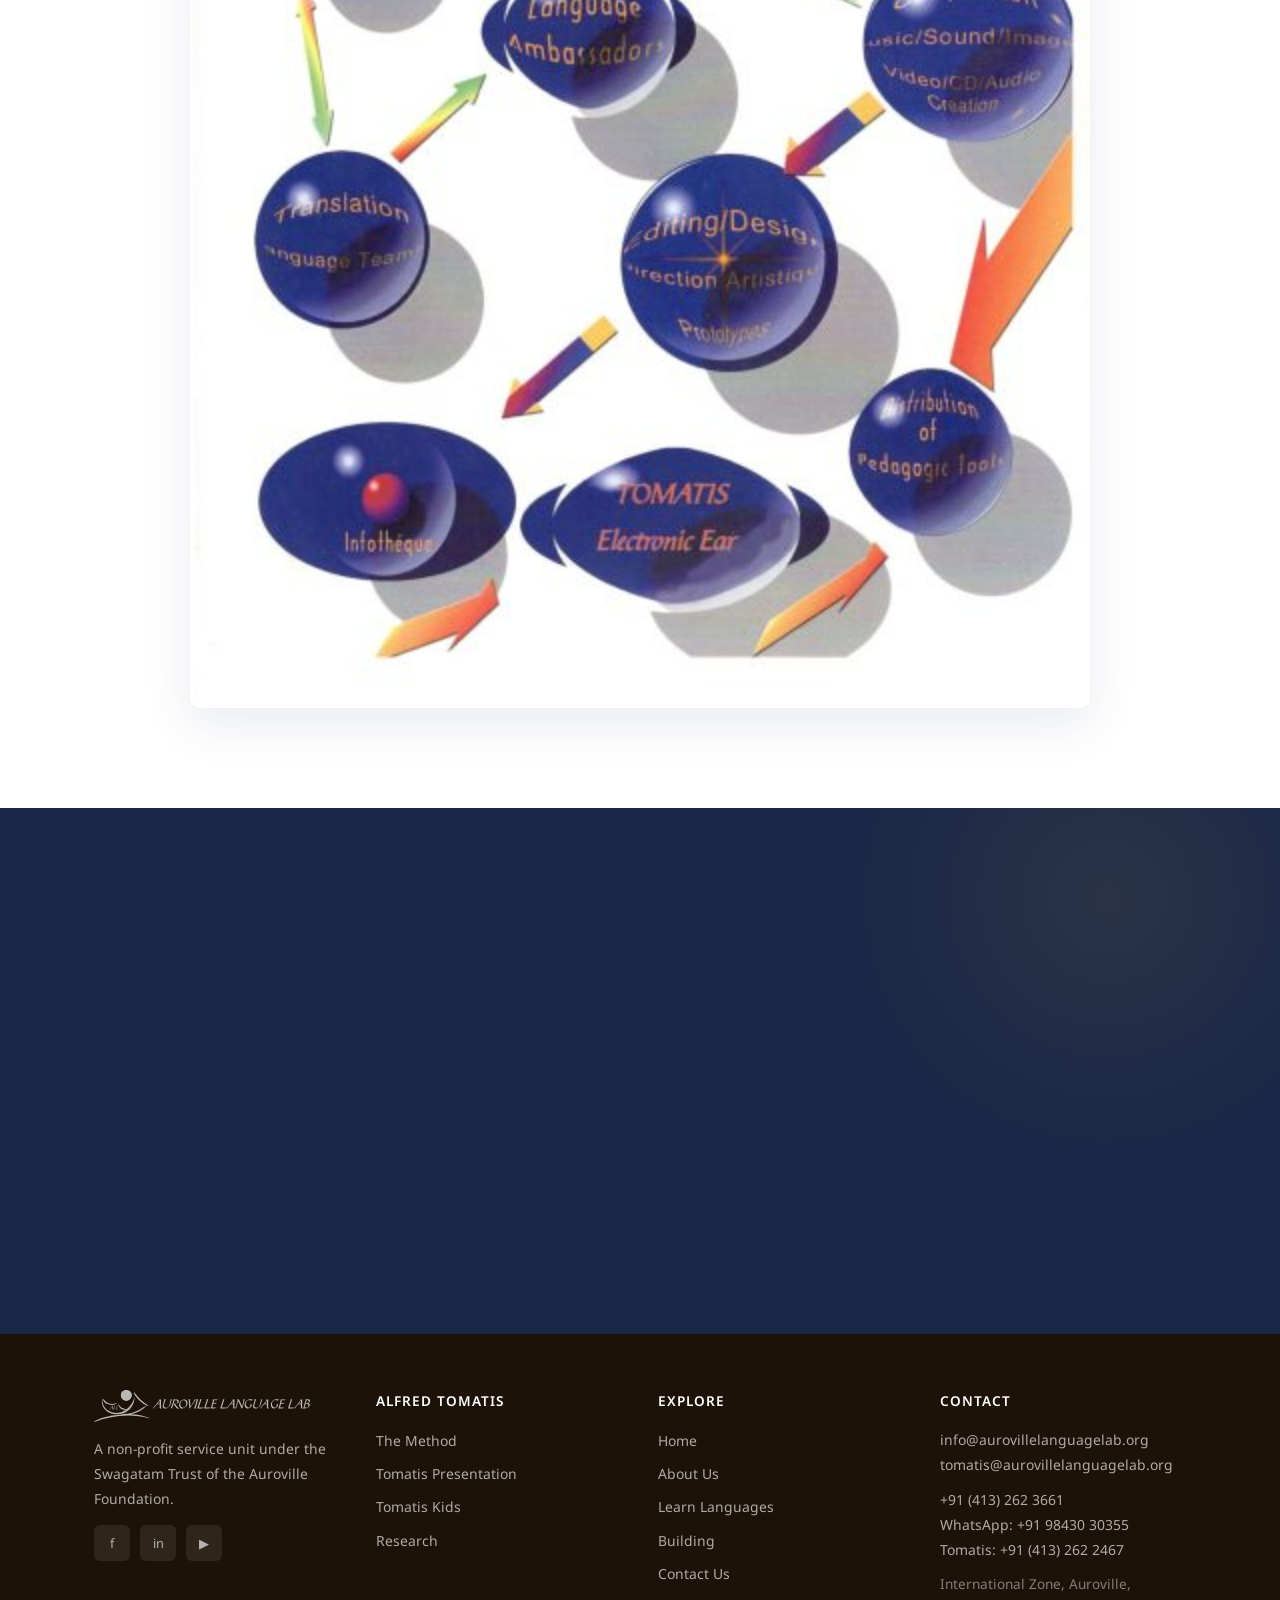
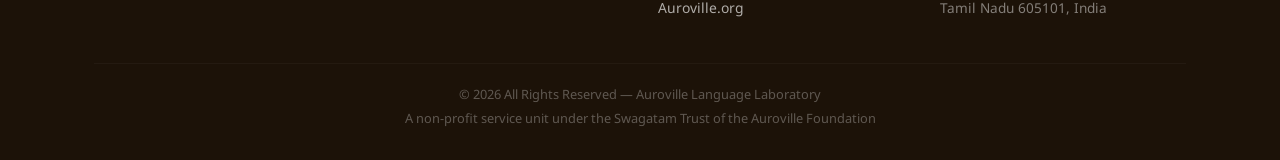
==== commit 8b648fdf: "fixes" ====
--- a/about.html
+++ b/about.html
@@ -388,74 +388,10 @@
       </div>
     </section>
 
-    <!-- ===== MENTAL HEALTH & LEARNING ===== -->
-    <section
-      class="doctor"
-      id="applications"
-      aria-labelledby="applications-title"
-    >
-      <div class="container">
-        <div class="section-header reveal">
-          <p class="section-header__label">Broader Applications</p>
-          <h2 class="section-header__title" id="applications-title">
-            Mental Health &amp; Learning
-          </h2>
-        </div>
-        <div class="doctor__grid">
-          <div class="doctor__content reveal">
-            <p>
-              Over the years, the Alfred Tomatis Method has been applied to a
-              broad spectrum of mental health issues and learning disorders
-              affecting all ages. The method has shown incredible success in
-              addressing issues such as dyslexia, dysgraphia, hyperactivity,
-              attention deficit disorder, autism, developmental delays, language
-              related problems such as stuttering, delayed language development,
-              expression and voice control, as well as in coping with
-              depression, low self-esteem, anger, stress, anxiety, and insomnia.
-            </p>
-            <p>
-              Certain hearing disorders like professional and psychological
-              deafness, tinnitus, and vertigo have also been effectively
-              managed.
-            </p>
-            <div class="doctor__quote">
-              <blockquote>
-                Beyond resolving medical issues, the Alfred Tomatis method has a
-                profound catalytic effect in enhancing a person's growth,
-                creative potential, and self-awareness.
-              </blockquote>
-            </div>
-            <a
-              href="https://aurovillelanguagelab.org/tomatis-kids/"
-              target="_blank"
-              rel="noopener"
-              class="btn btn--accent btn--large"
-              style="margin-top: 24px; display: inline-flex"
-              >Read Tomatis Kids Stories</a
-            >
-          </div>
-          <div class="doctor__photo-wrap reveal">
-            <img
-              src="files/auroville-language-lab-language-about-tomatisandmental.jpg"
-              alt="Tomatis method and mental health"
-              loading="lazy"
-            />
-          </div>
-        </div>
-      </div>
-    </section>
-
     <!-- ===== SUSTAINABLE BUILDING ===== -->
     <section class="doctor" id="building" aria-labelledby="building-title">
       <div class="container">
         <div class="doctor__grid">
-          <div class="doctor__photo-wrap reveal">
-            <img
-              src="files/auroville-language-lab-language-about-sustainable-architecture.webp"
-              alt="Sustainable architecture of the Auroville Language Lab building"
-              loading="lazy"
-            />
-          </div>
           <div class="doctor__content reveal">
             <div class="section-header">
               <p class="section-header__label">Our Space</p>
@@ -488,6 +424,13 @@
               class="btn btn--primary btn--large"
               >Explore Our Building</a
             >
+          </div>
+          <div class="doctor__photo-wrap reveal">
+            <img
+              src="files/auroville-language-lab-language-about-sustainable-architecture.webp"
+              alt="Sustainable architecture of the Auroville Language Lab building"
+              loading="lazy"
+            />
           </div>
         </div>
       </div>
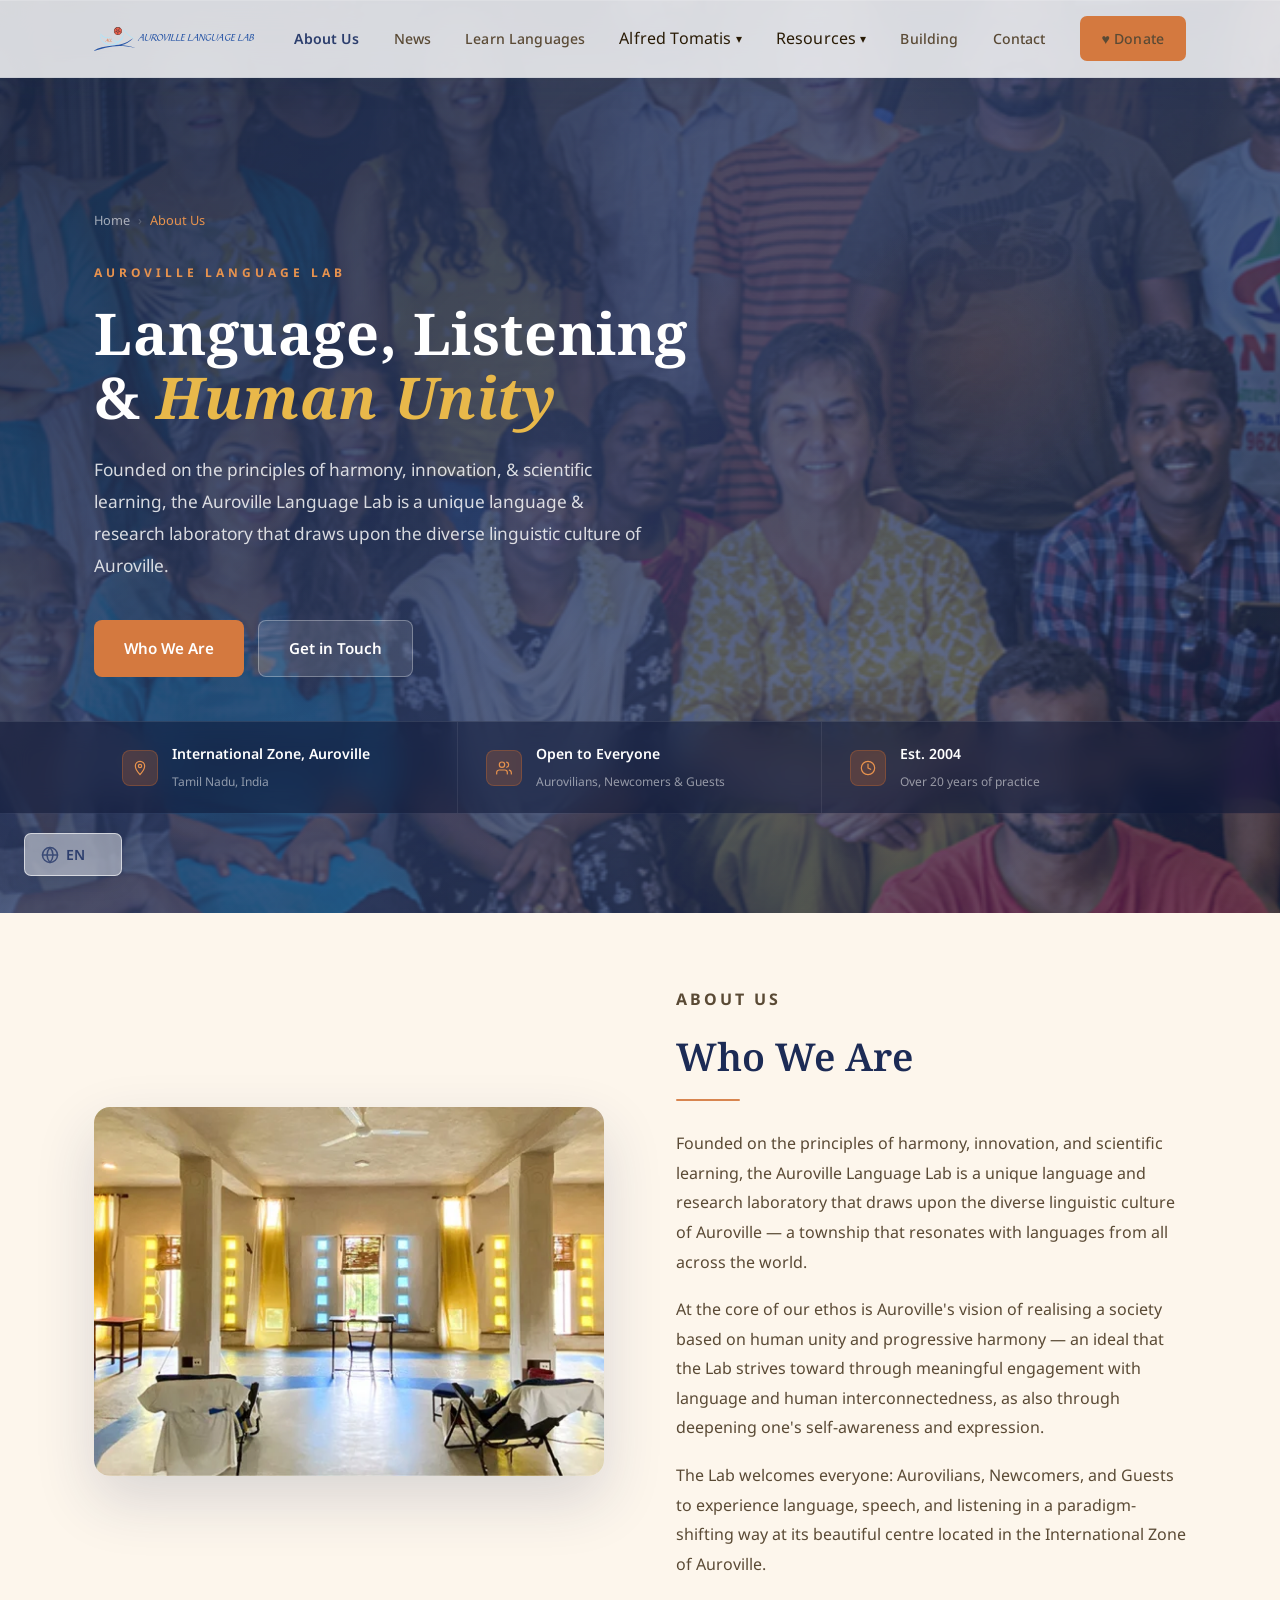
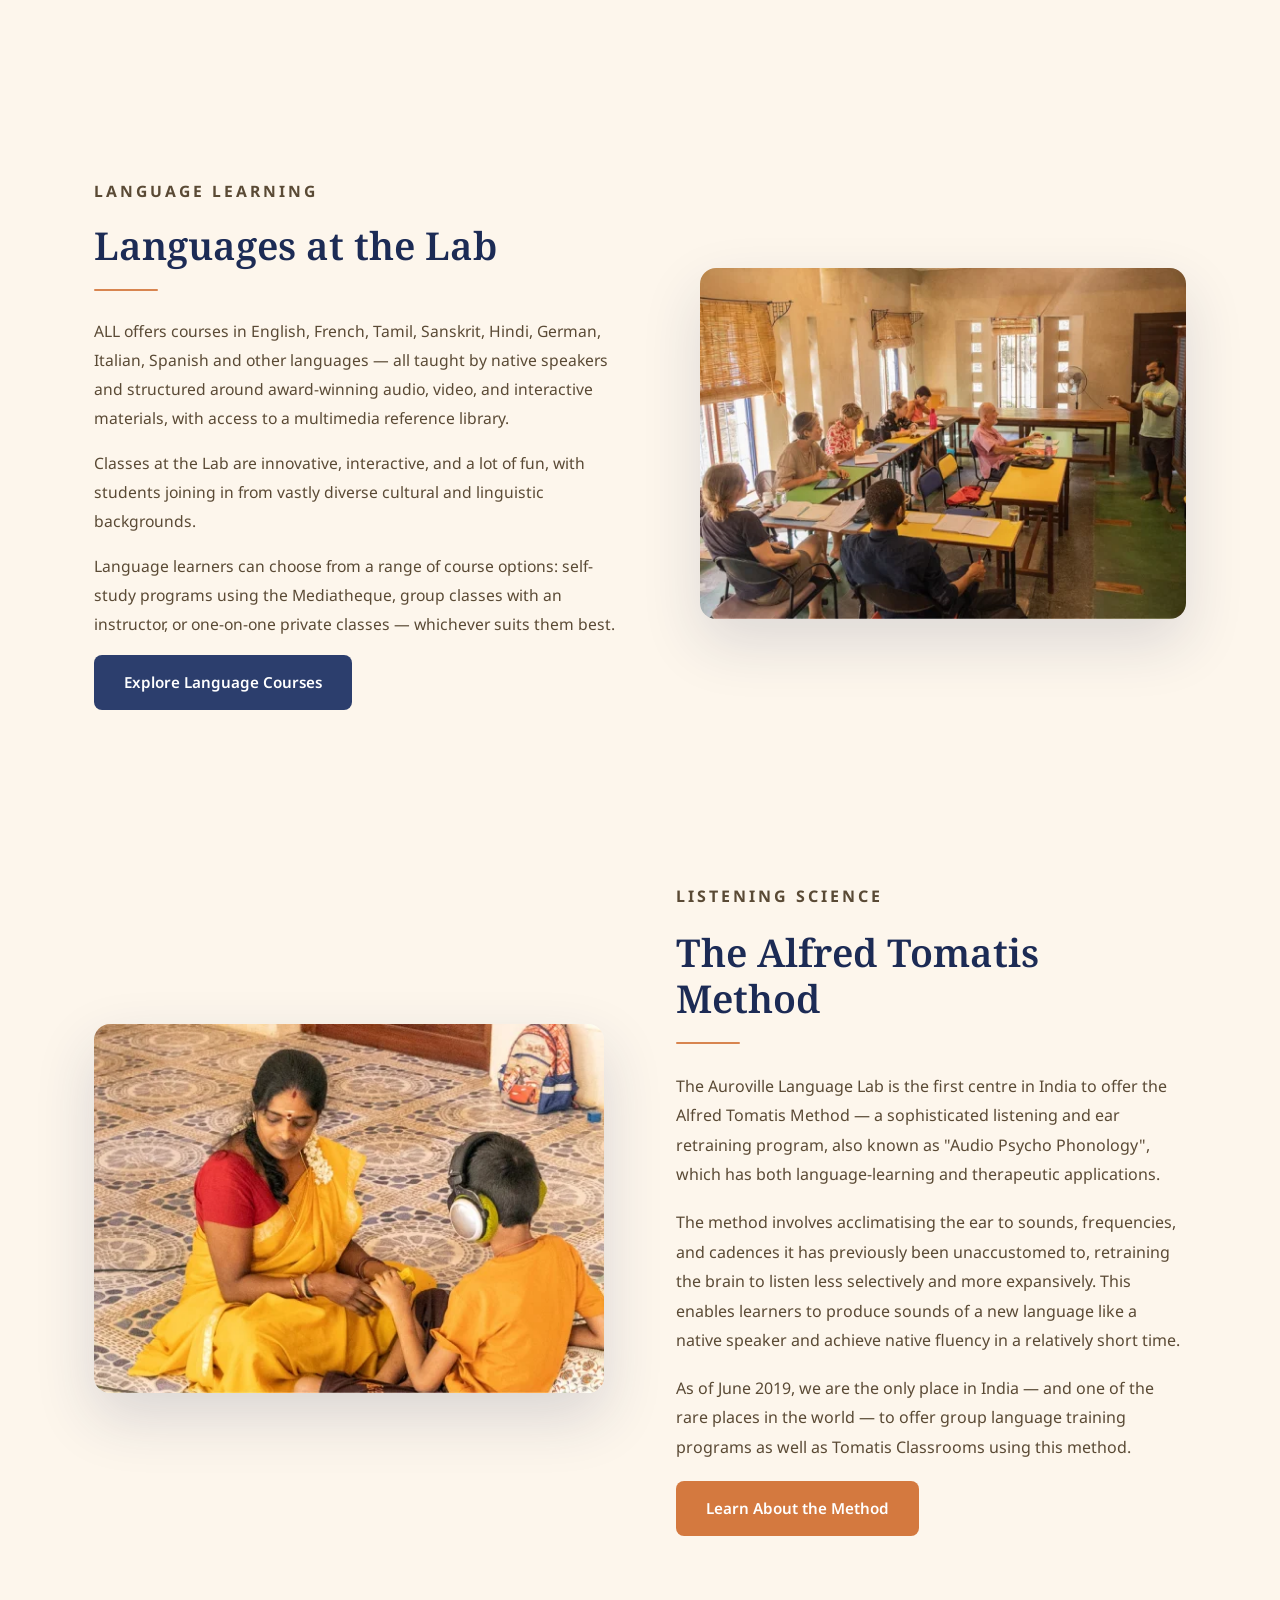
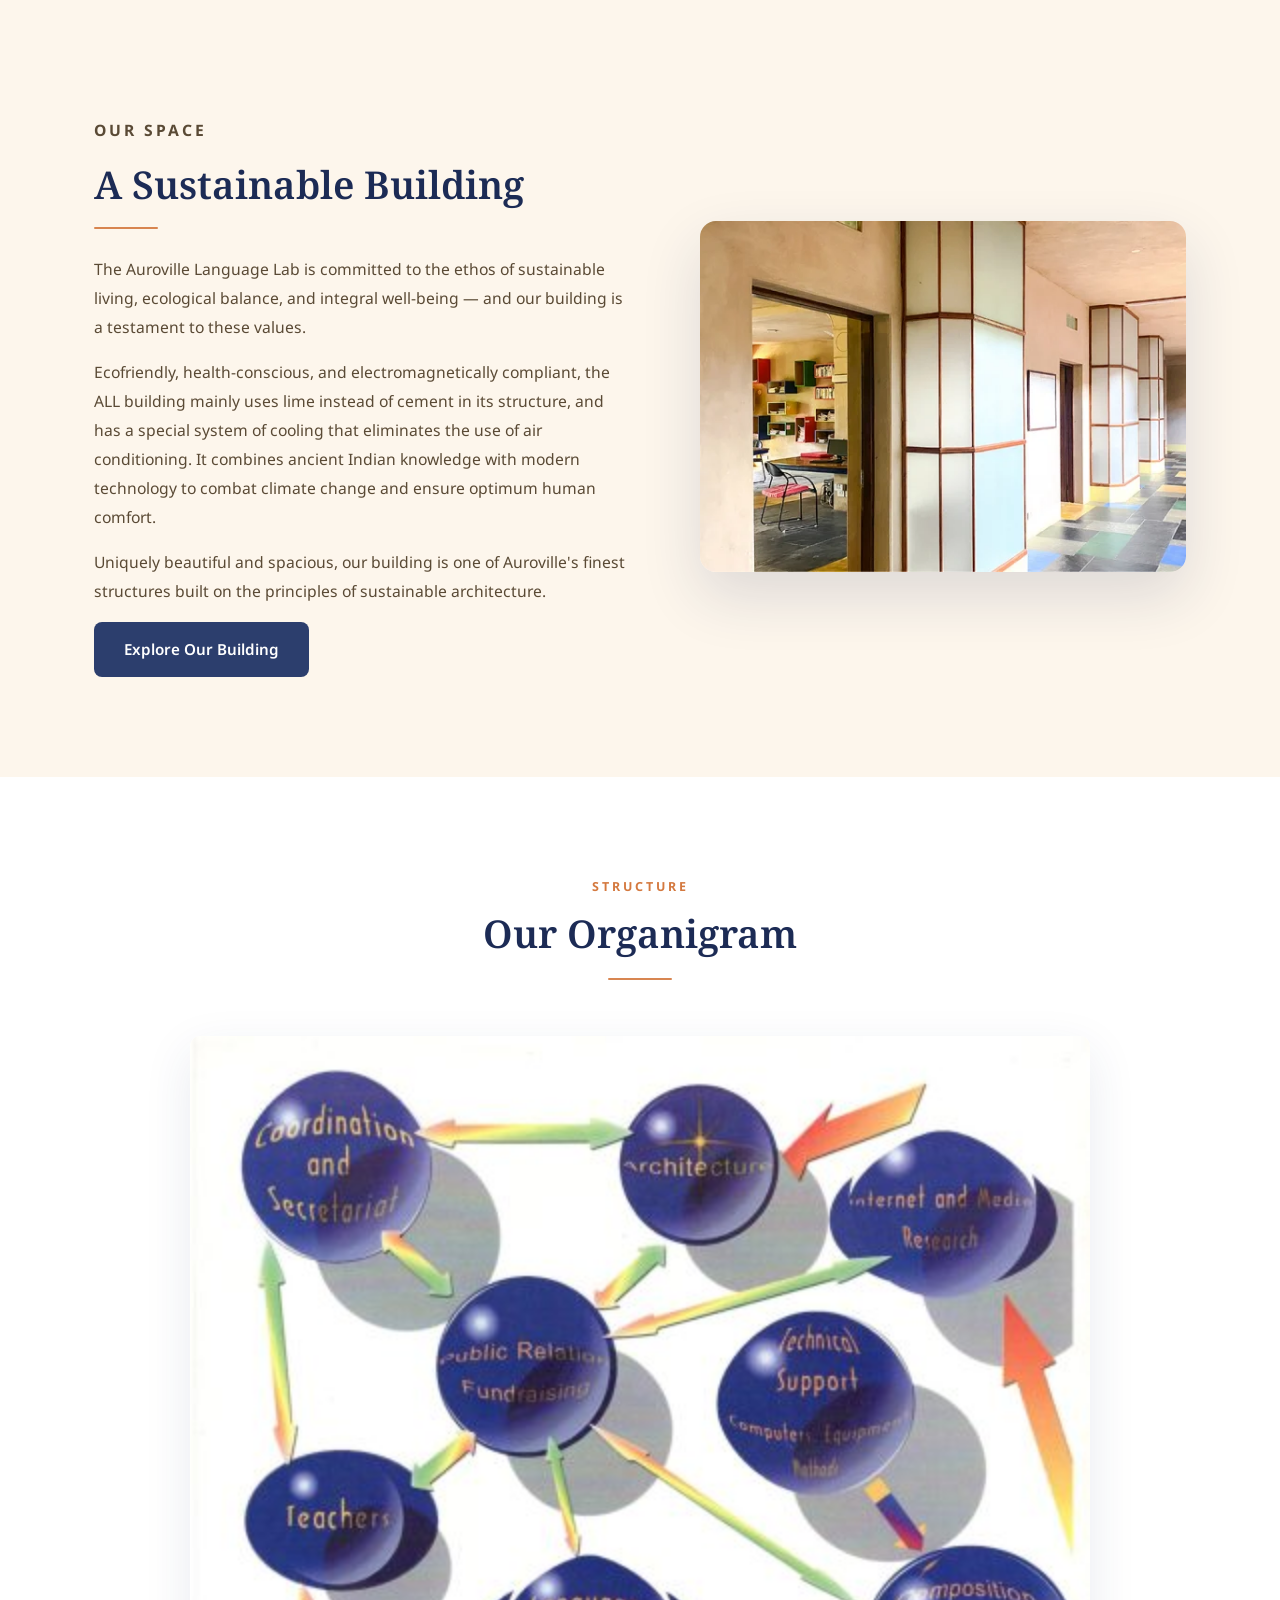
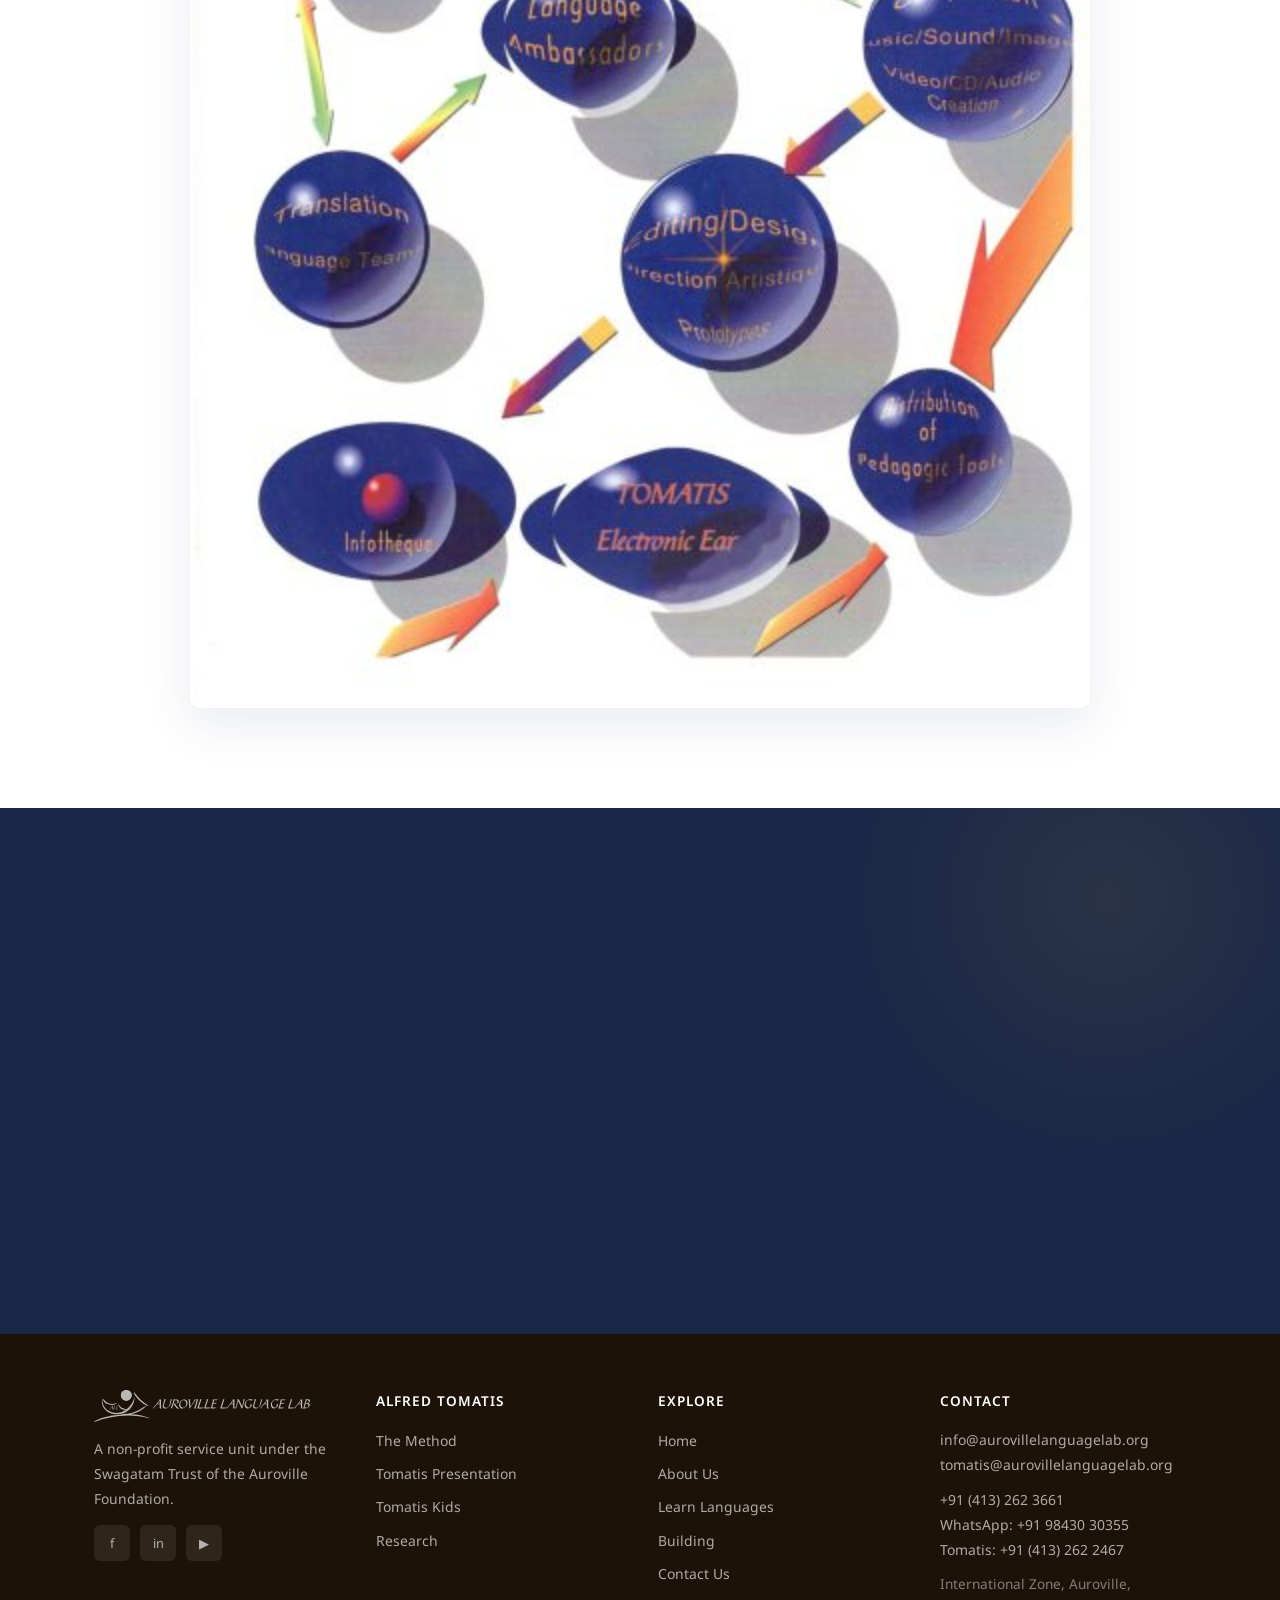
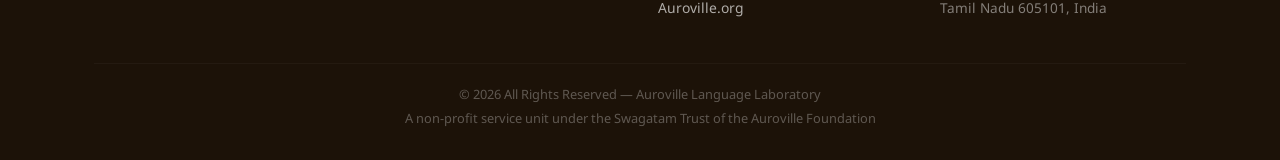
==== commit d2cd1d3a: "color updates" ====
--- a/about.html
+++ b/about.html
@@ -329,7 +329,7 @@
               instructor, or one-on-one private classes — whichever suits them
               best.
             </p>
-            <a href="languages.html" class="btn btn--accent btn--large"
+            <a href="languages.html" class="btn btn--primary btn--large"
               >Explore Language Courses</a
             >
           </div>
@@ -380,7 +380,7 @@
               rare places in the world — to offer group language training
               programs as well as Tomatis Classrooms using this method.
             </p>
-            <a href="tomatis.html" class="btn btn--primary btn--large"
+            <a href="tomatis.html" class="btn btn--accent btn--large"
               >Learn About the Method</a
             >
           </div>
--- a/styles.css
+++ b/styles.css
@@ -1166,7 +1166,7 @@
 
 .benefits__grid {
   display: grid;
-  grid-template-columns: repeat(2,2fr);
+  grid-template-columns: repeat(2, 2fr);
   gap: 24px;
   margin-bottom: 48px;
 }
@@ -1248,6 +1248,10 @@
 }
 .benefits__highlight p strong {
   color: var(--tomatis-amber-light);
+}
+
+#applications {
+  background: #e8f2f9;
 }
 
 /* ===== DR. TOMATIS / DOCTOR SECTION ===== */
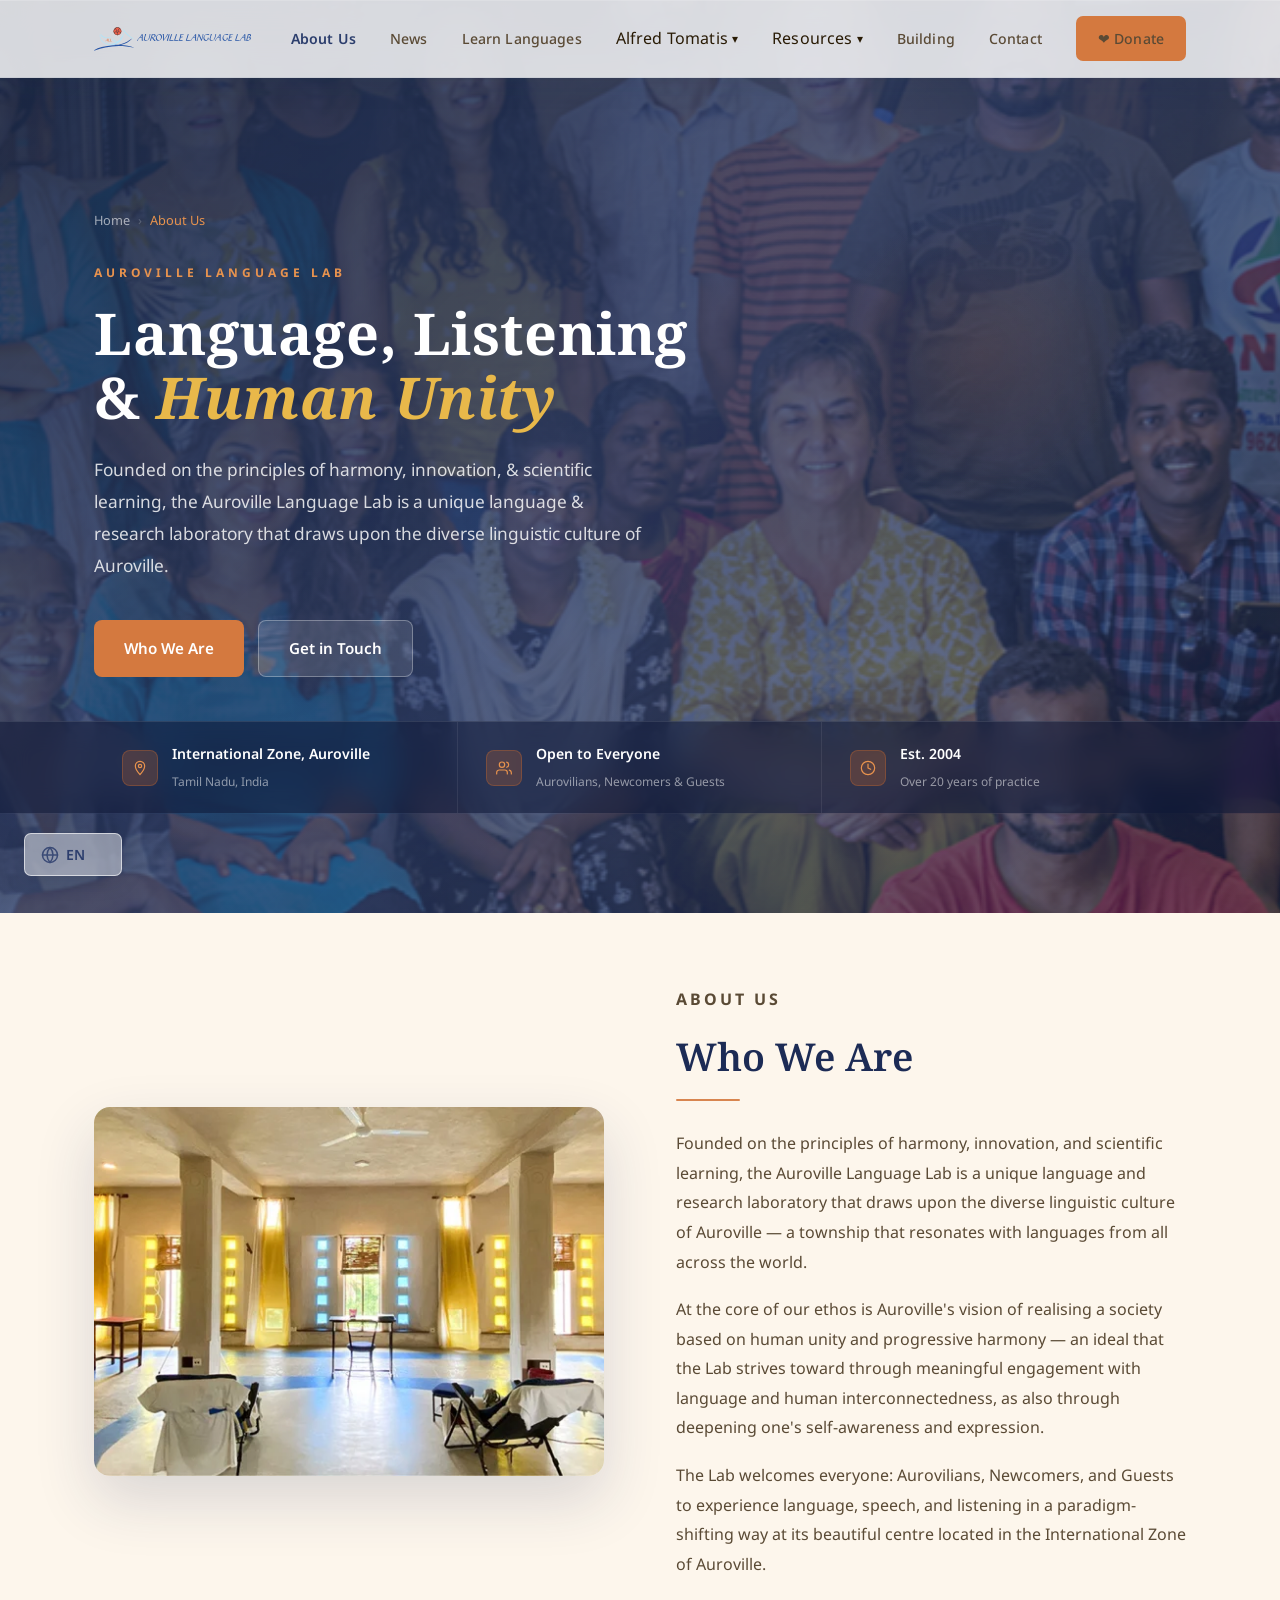
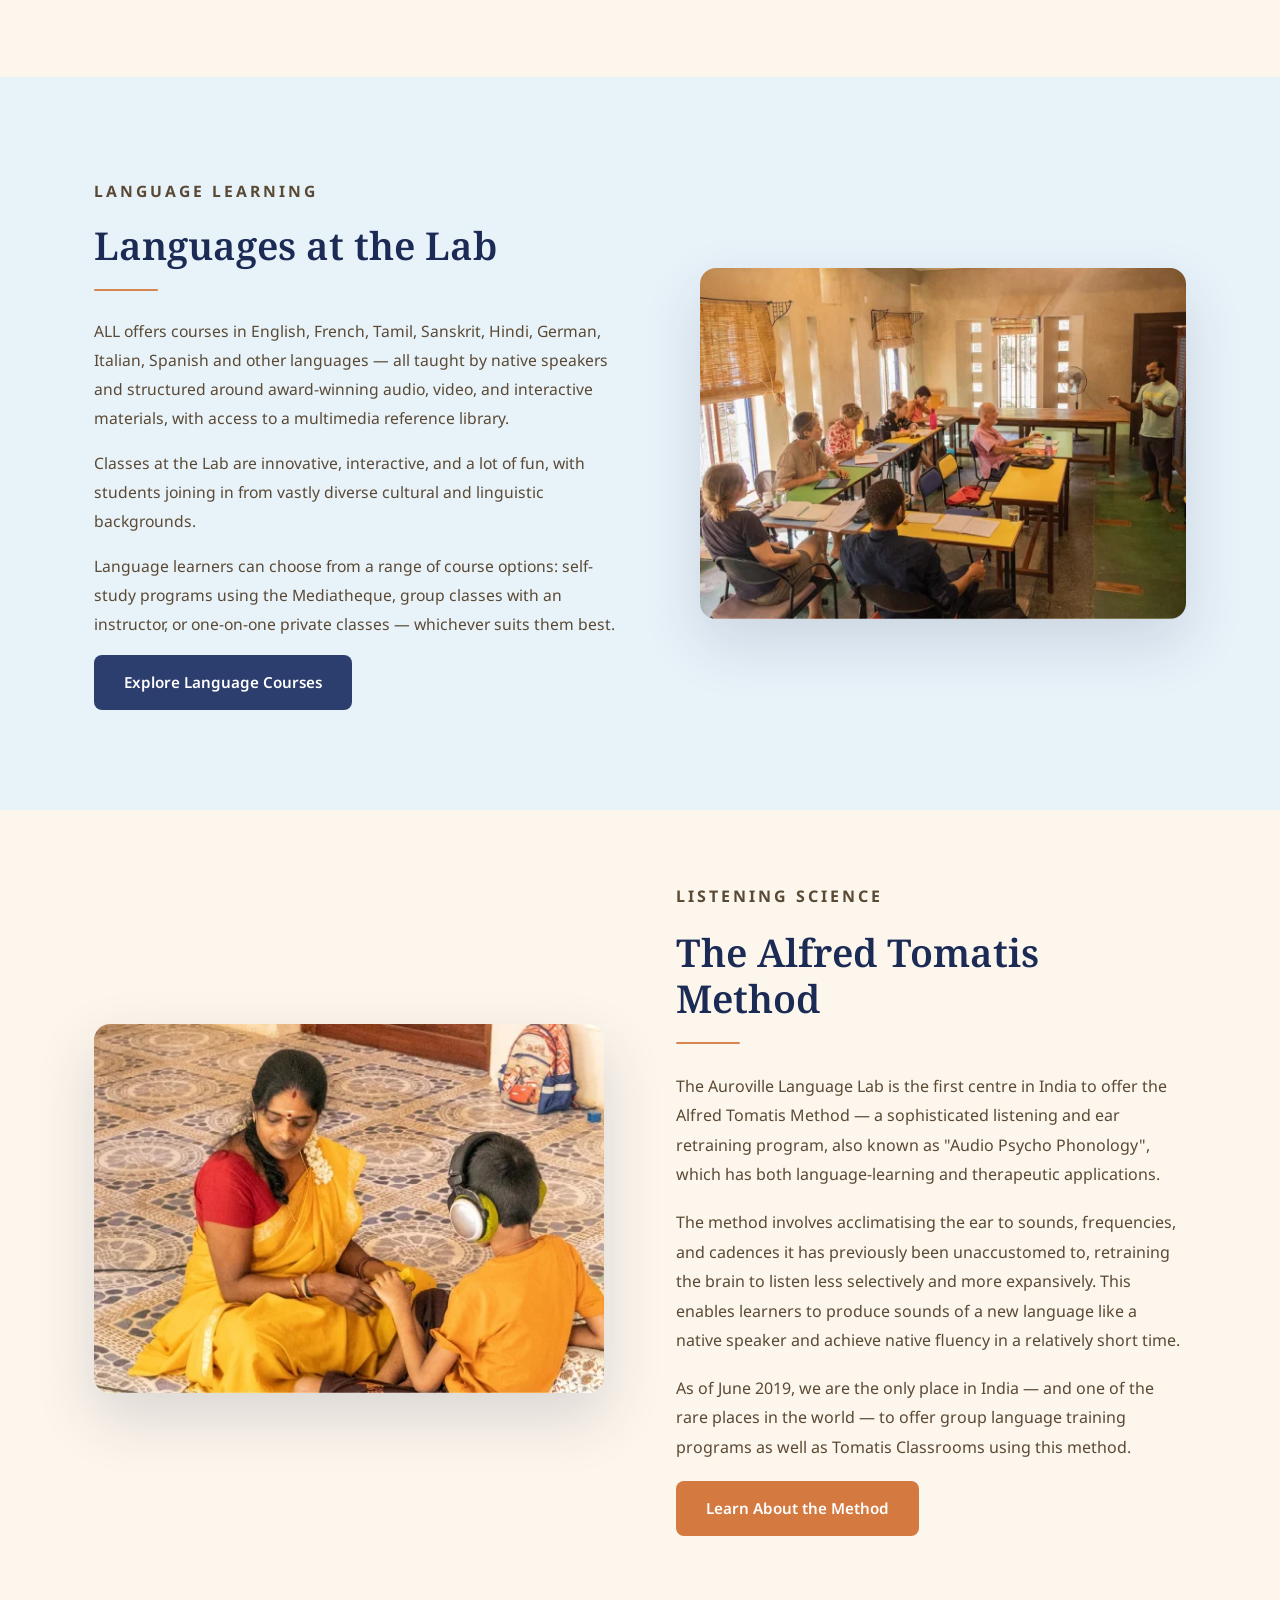
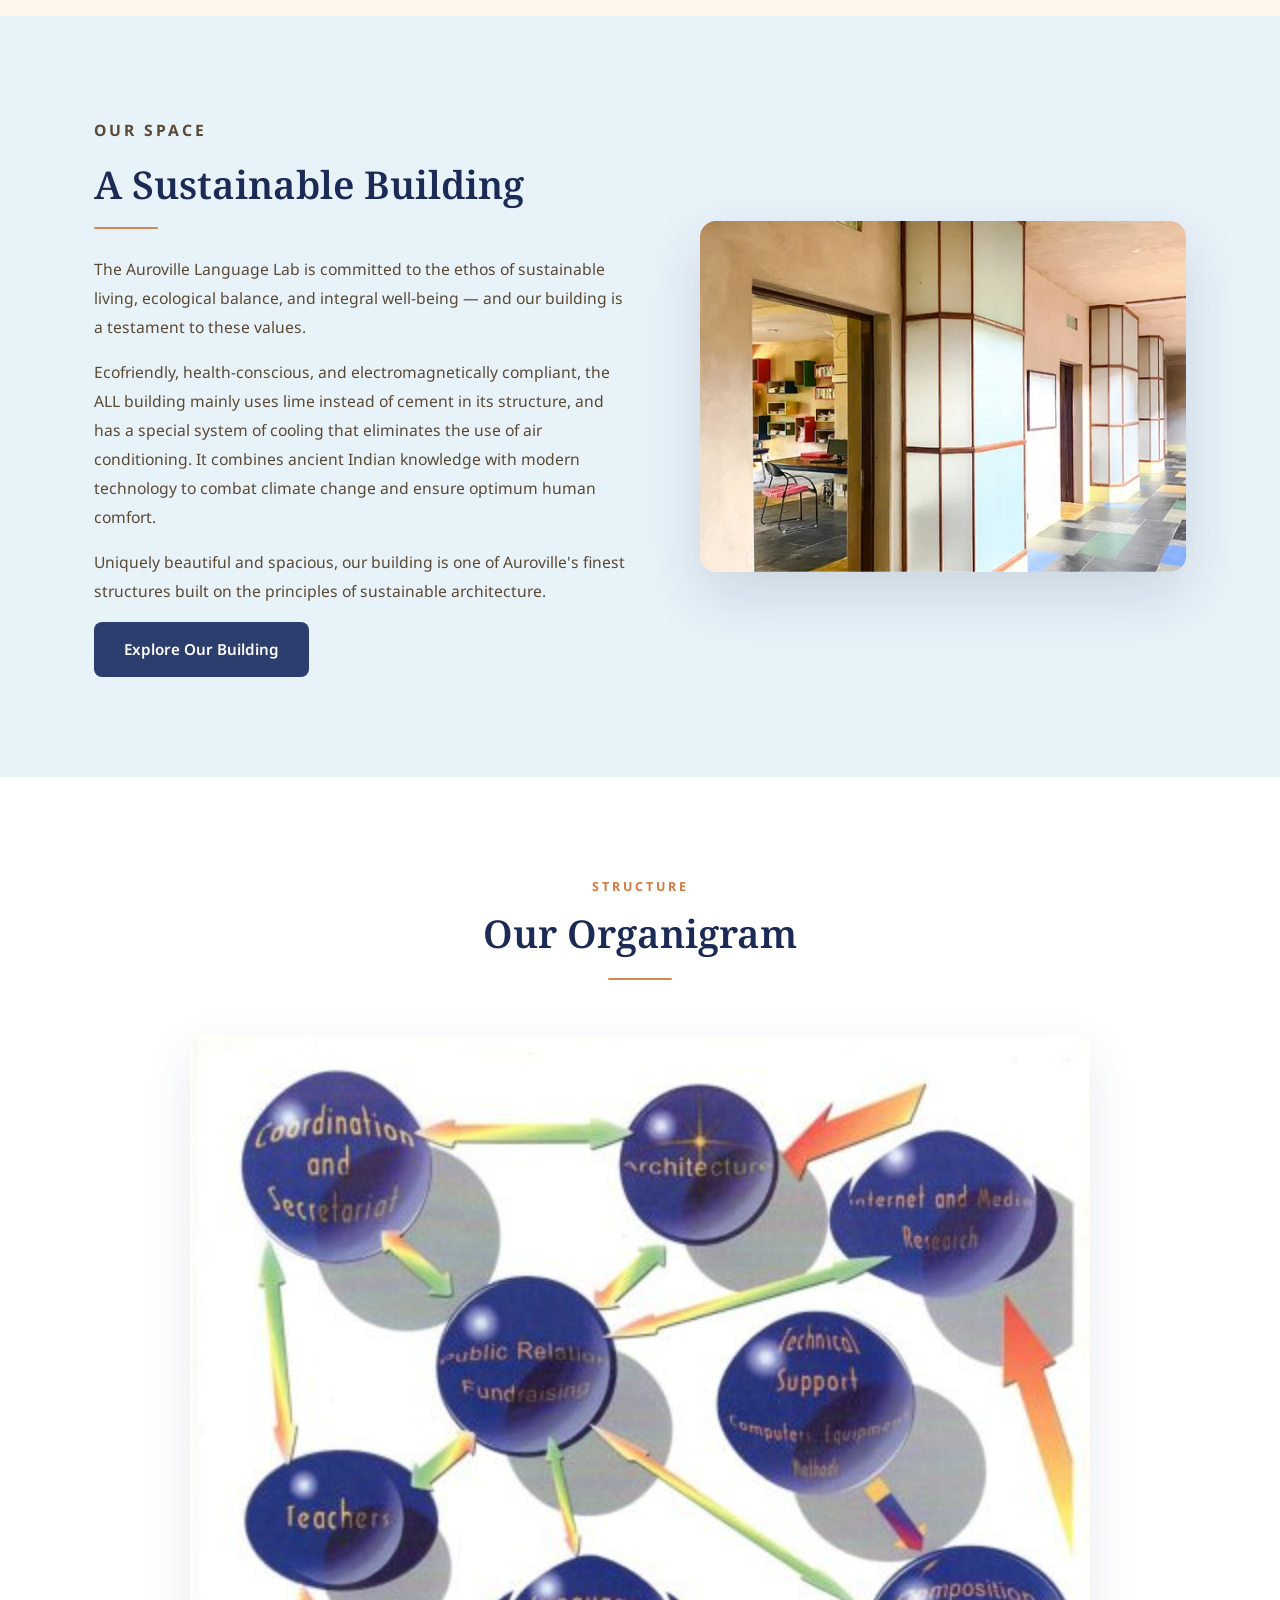
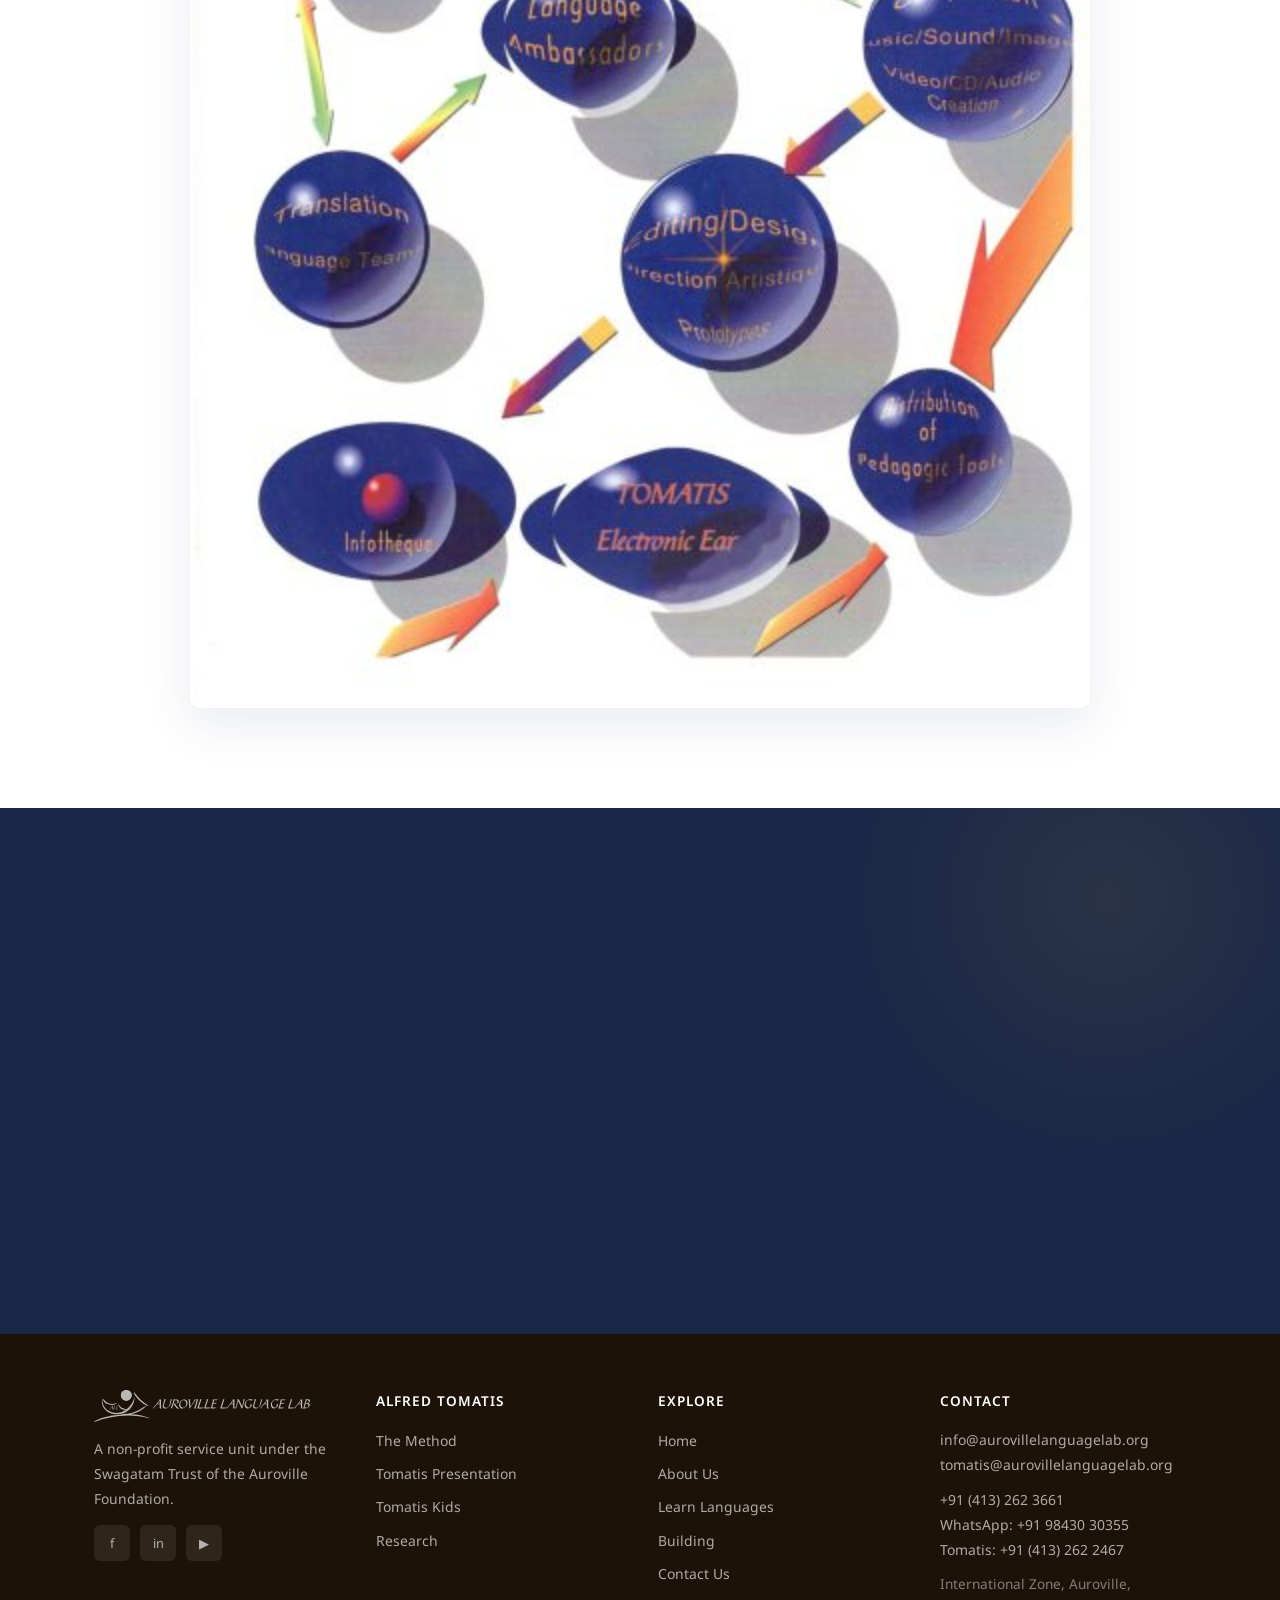
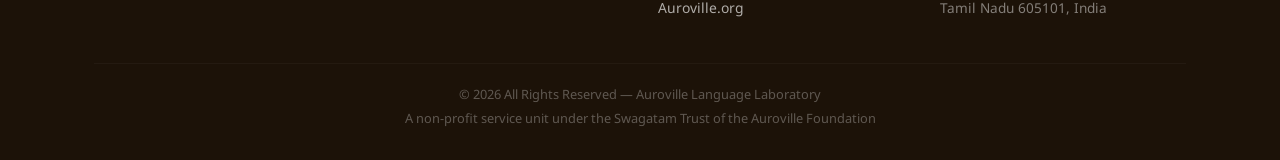
==== commit 67660649: "heart update" ====
--- a/about.html
+++ b/about.html
@@ -74,7 +74,7 @@
             href="https://aurovillelanguagelab.org/donation/"
             class="btn btn--accent"
             style="text-align: center; margin-top: 8px"
-            >&#9829; Donate</a
+            >❤ Donate</a
           >
         </li>
       </ul>
@@ -163,7 +163,7 @@
             <a
               href="https://aurovillelanguagelab.org/donation/"
               class="btn btn--accent"
-              >&#9829; Donate</a
+              >❤ Donate</a
             >
           </li>
         </ul>
--- a/styles.css
+++ b/styles.css
@@ -1257,7 +1257,11 @@
 /* ===== DR. TOMATIS / DOCTOR SECTION ===== */
 .doctor {
   padding: var(--section-padding);
-  background: var(--tomatis-cream);
+  background: #e8f2f9;
+}
+
+#story {
+  background: #fdf6ec;
 }
 
 .doctor__grid {
@@ -1426,7 +1430,7 @@
 /* ===== PROGRAMS ===== */
 .programs {
   padding: var(--section-padding);
-  background: var(--color-white);
+  background: #e8f2f9;
 }
 
 .programs__note {
@@ -1468,13 +1472,15 @@
   vertical-align: top;
   line-height: 1.6;
   color: var(--color-text-light);
+  background: #ffffffbc;
 }
 
 .programs__table tr:last-child td {
   border-bottom: none;
 }
+
 .programs__table tr:nth-child(even) td {
-  background: rgba(235, 246, 255, 0.5);
+  background: rgba(255, 248, 235, 0.768);
 }
 .programs__table tbody tr {
   transition: background 0.2s ease;
@@ -2077,6 +2083,37 @@
   }
 }
 
+/* BENEFITS IMAGE TOMATIS */
+.benefits__image {
+  margin-top: 4rem;
+  text-align: center;
+}
+
+.benefits__image img {
+  width: 100%;
+  max-width: 900px;
+  height: auto;
+  display: block;
+  margin: 0 auto;
+  border-radius: 24px;
+  box-shadow: 0 24px 60px rgba(0, 0, 0, 0.12);
+}
+
+.benefits__image figcaption {
+  margin-top: 1rem;
+  font-size: 0.95rem;
+  color: var(--color-text-light, #666);
+  font-style: italic;
+  max-width: 700px;
+  margin-left: auto;
+  margin-right: auto;
+  line-height: 1.6;
+}
+
+#evening {
+  background: #fdf6ec;
+}
+
 @media (max-width: 768px) {
   :root {
     --section-padding: 70px 0;
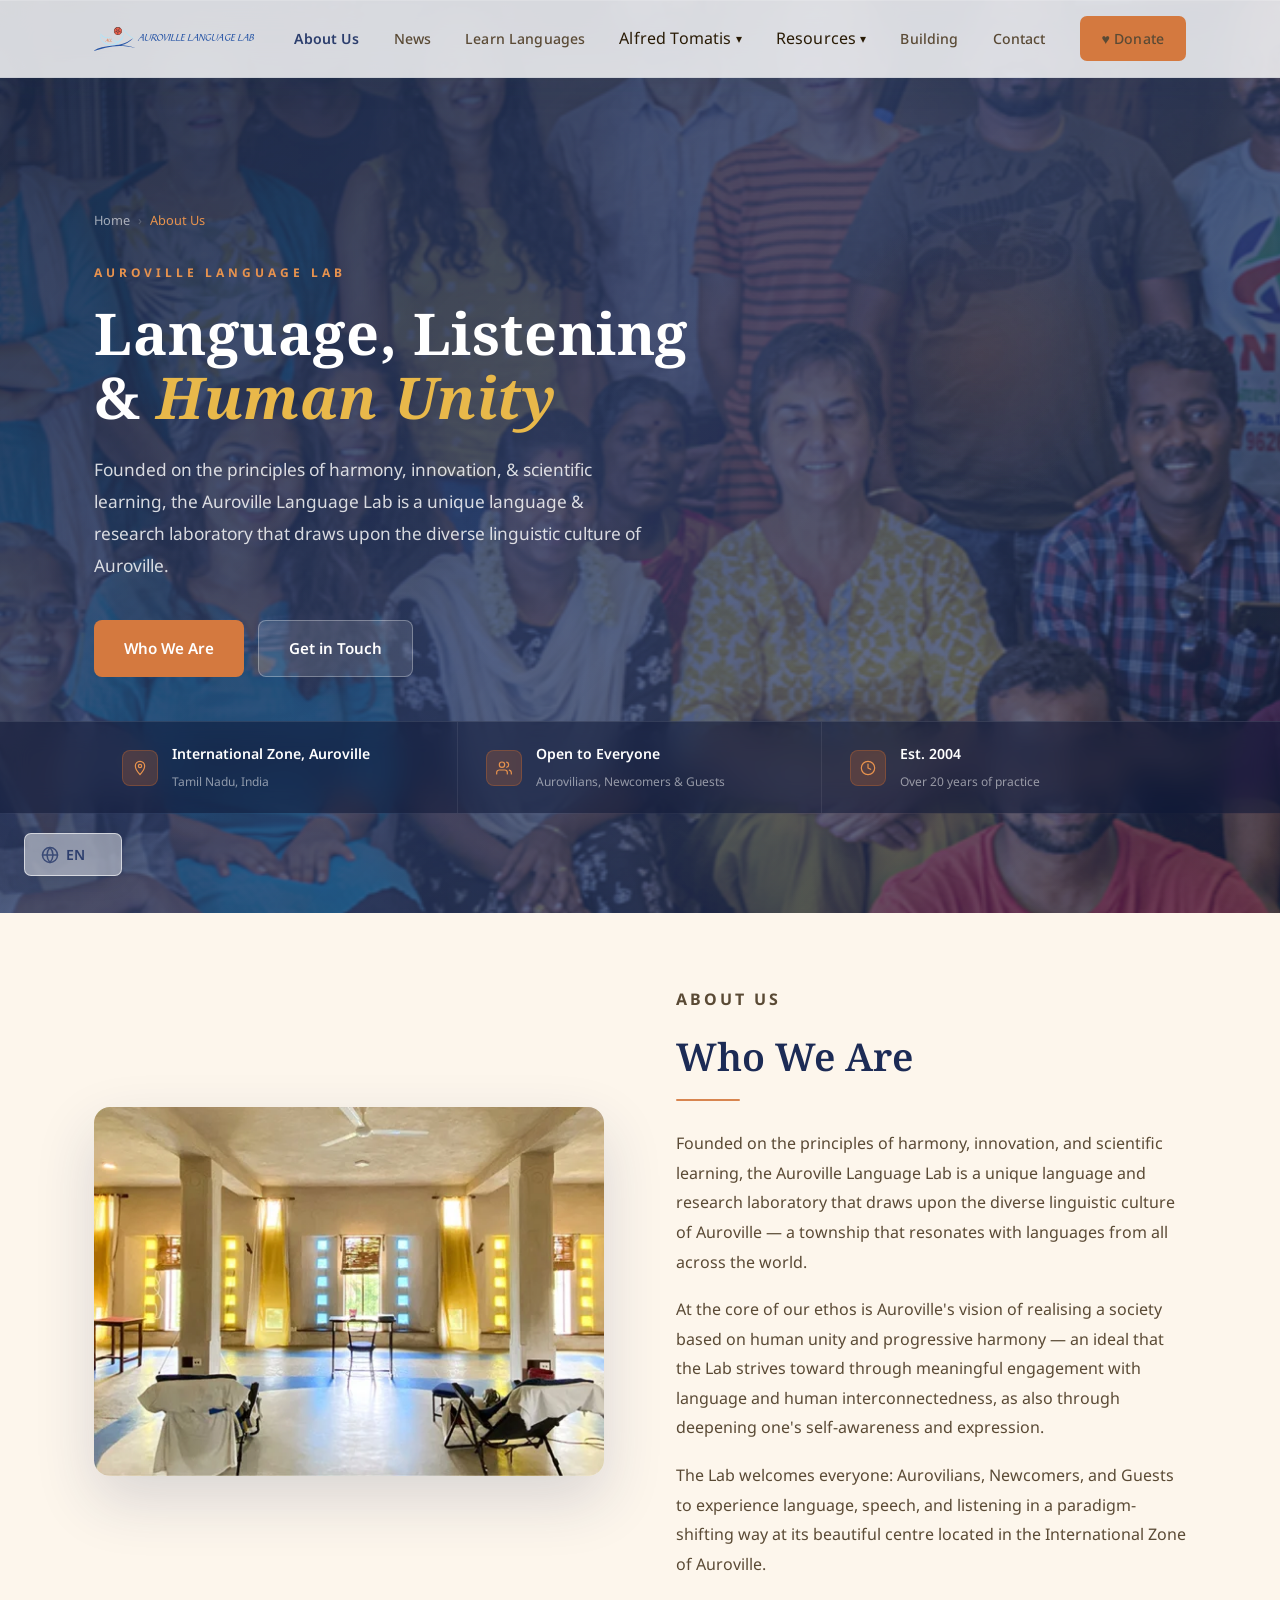
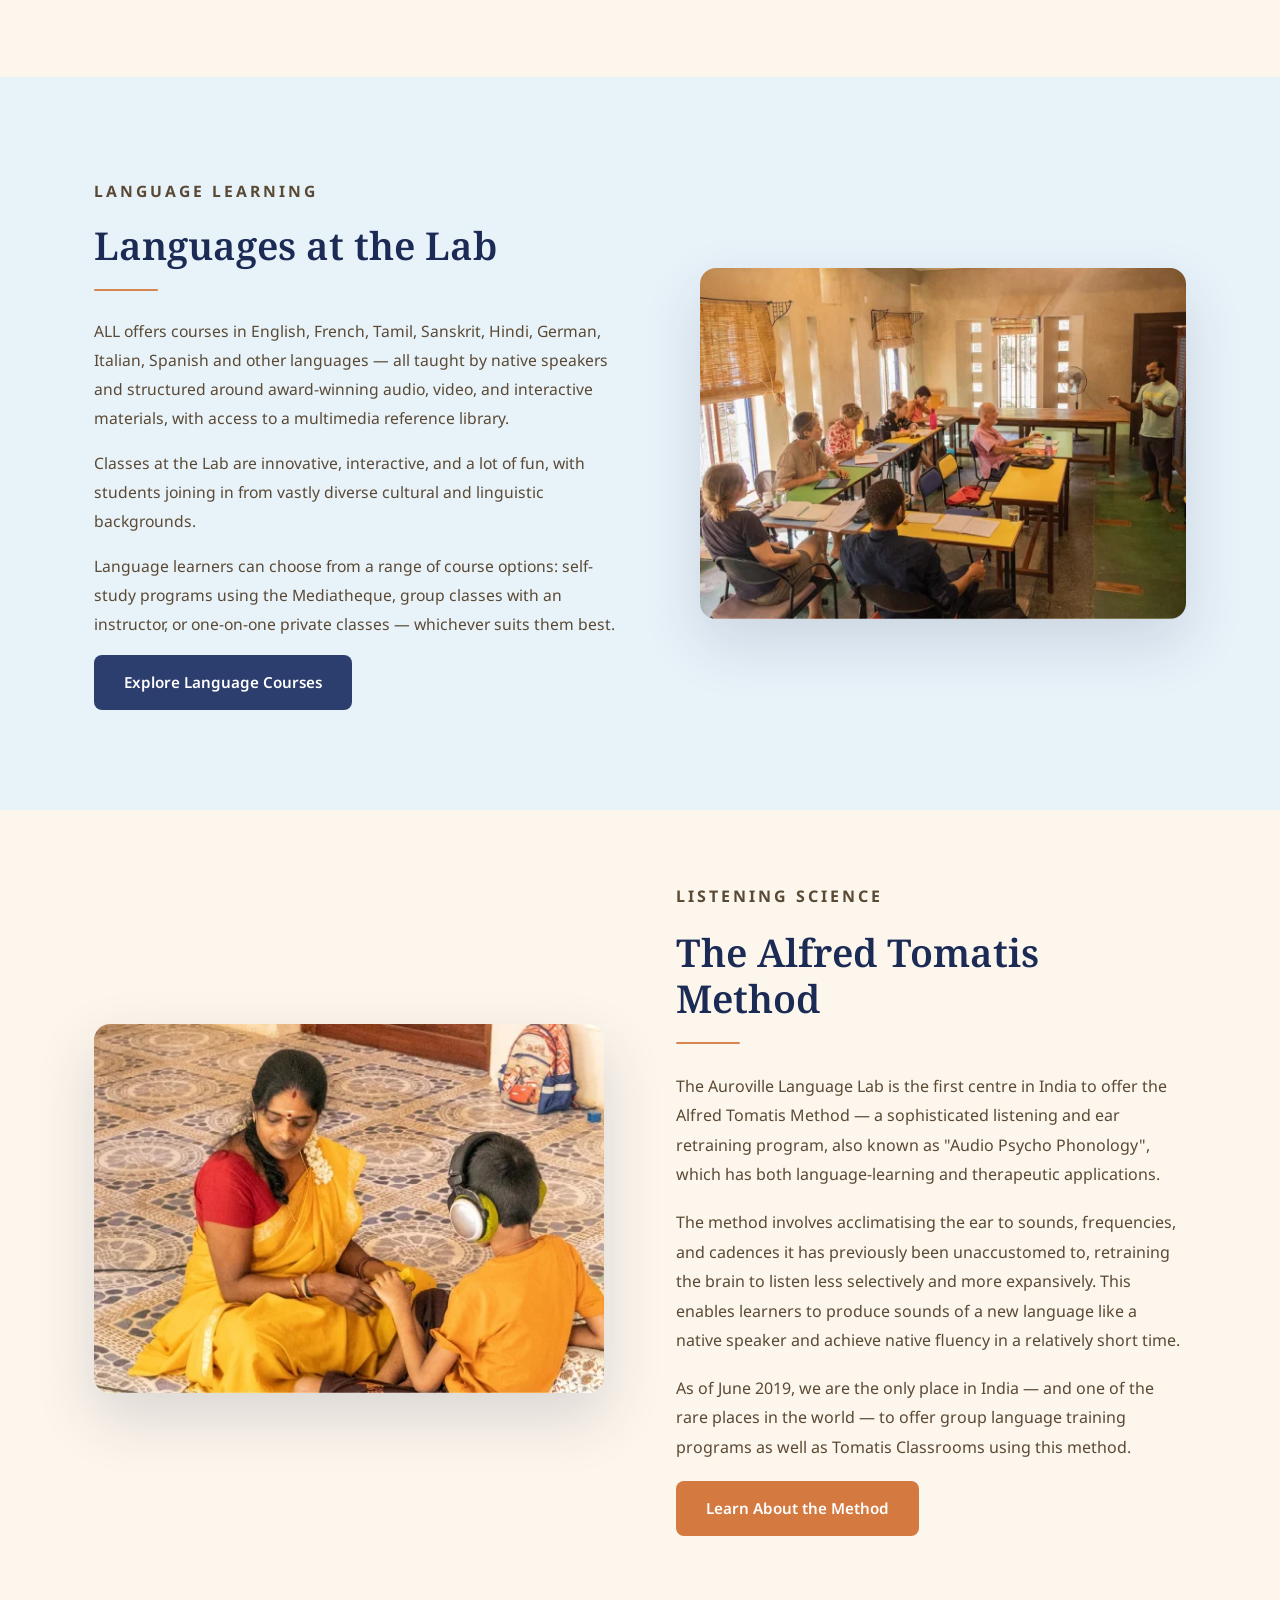
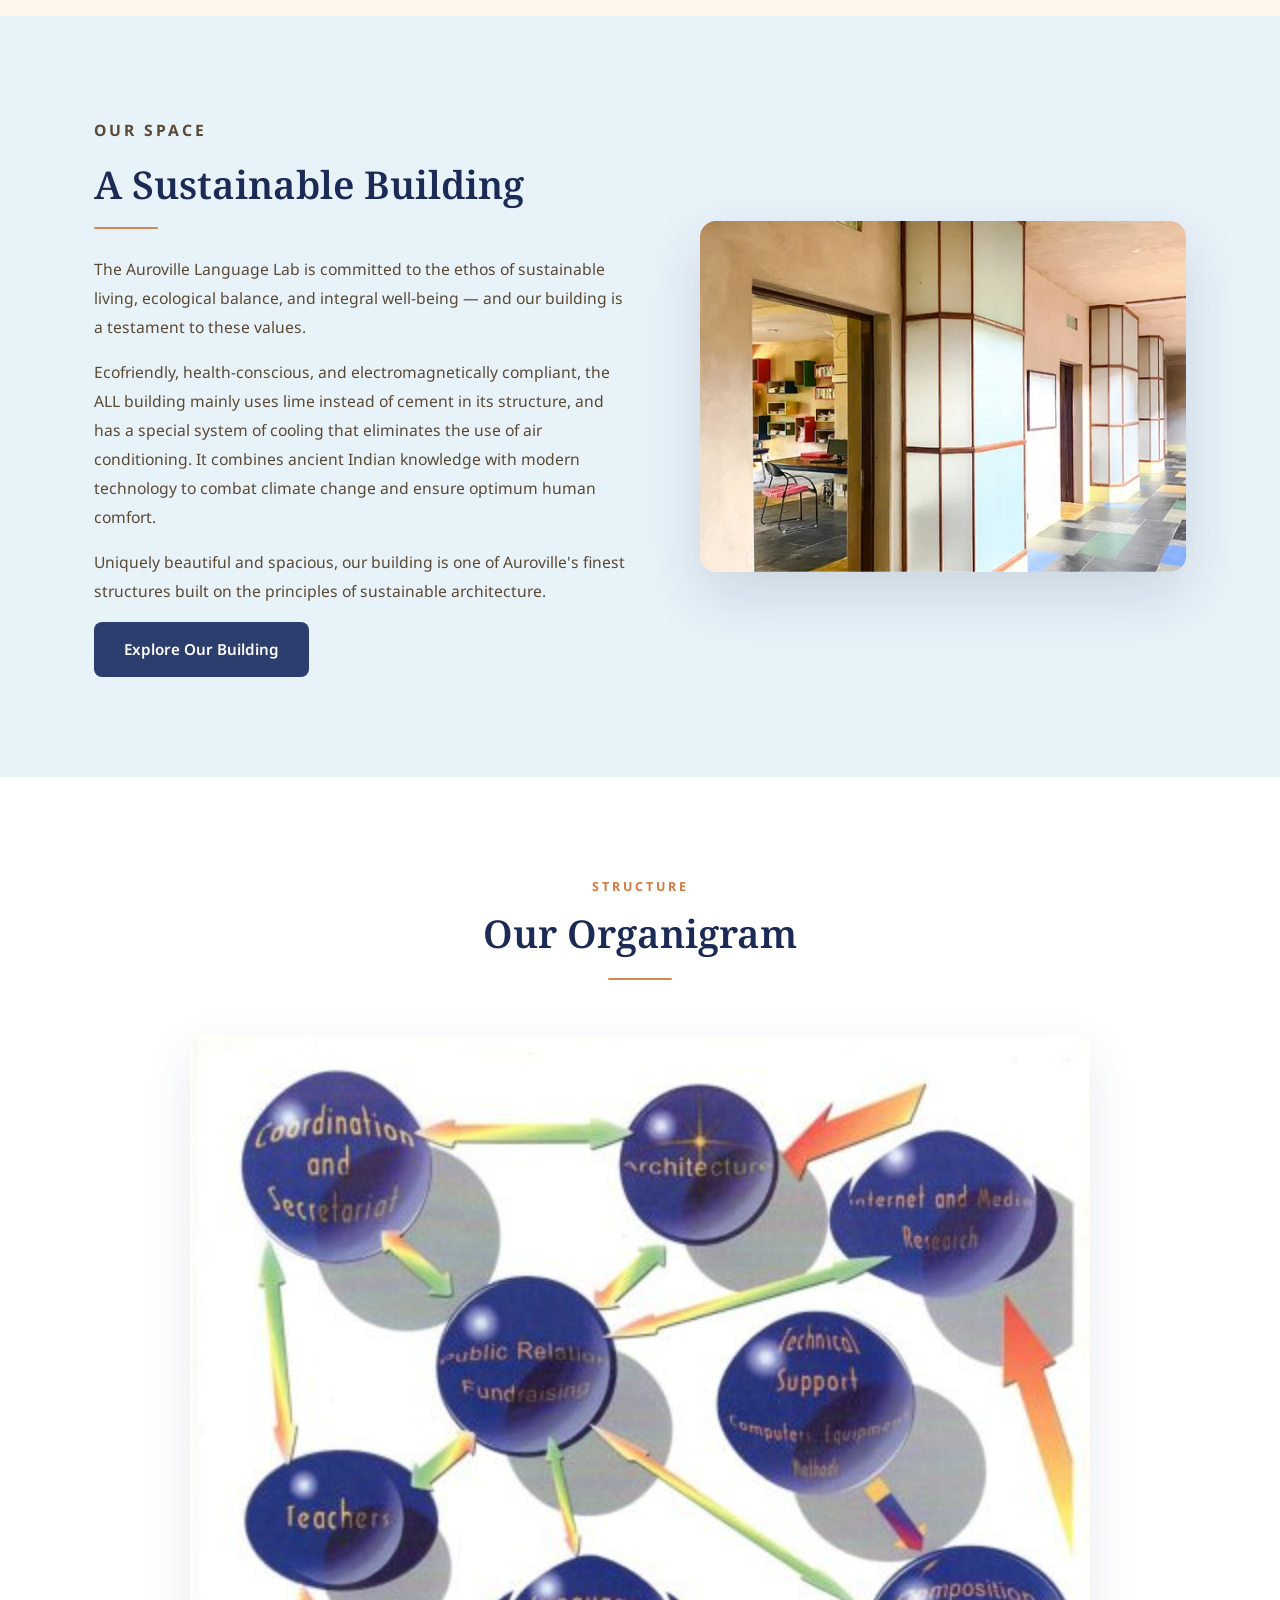
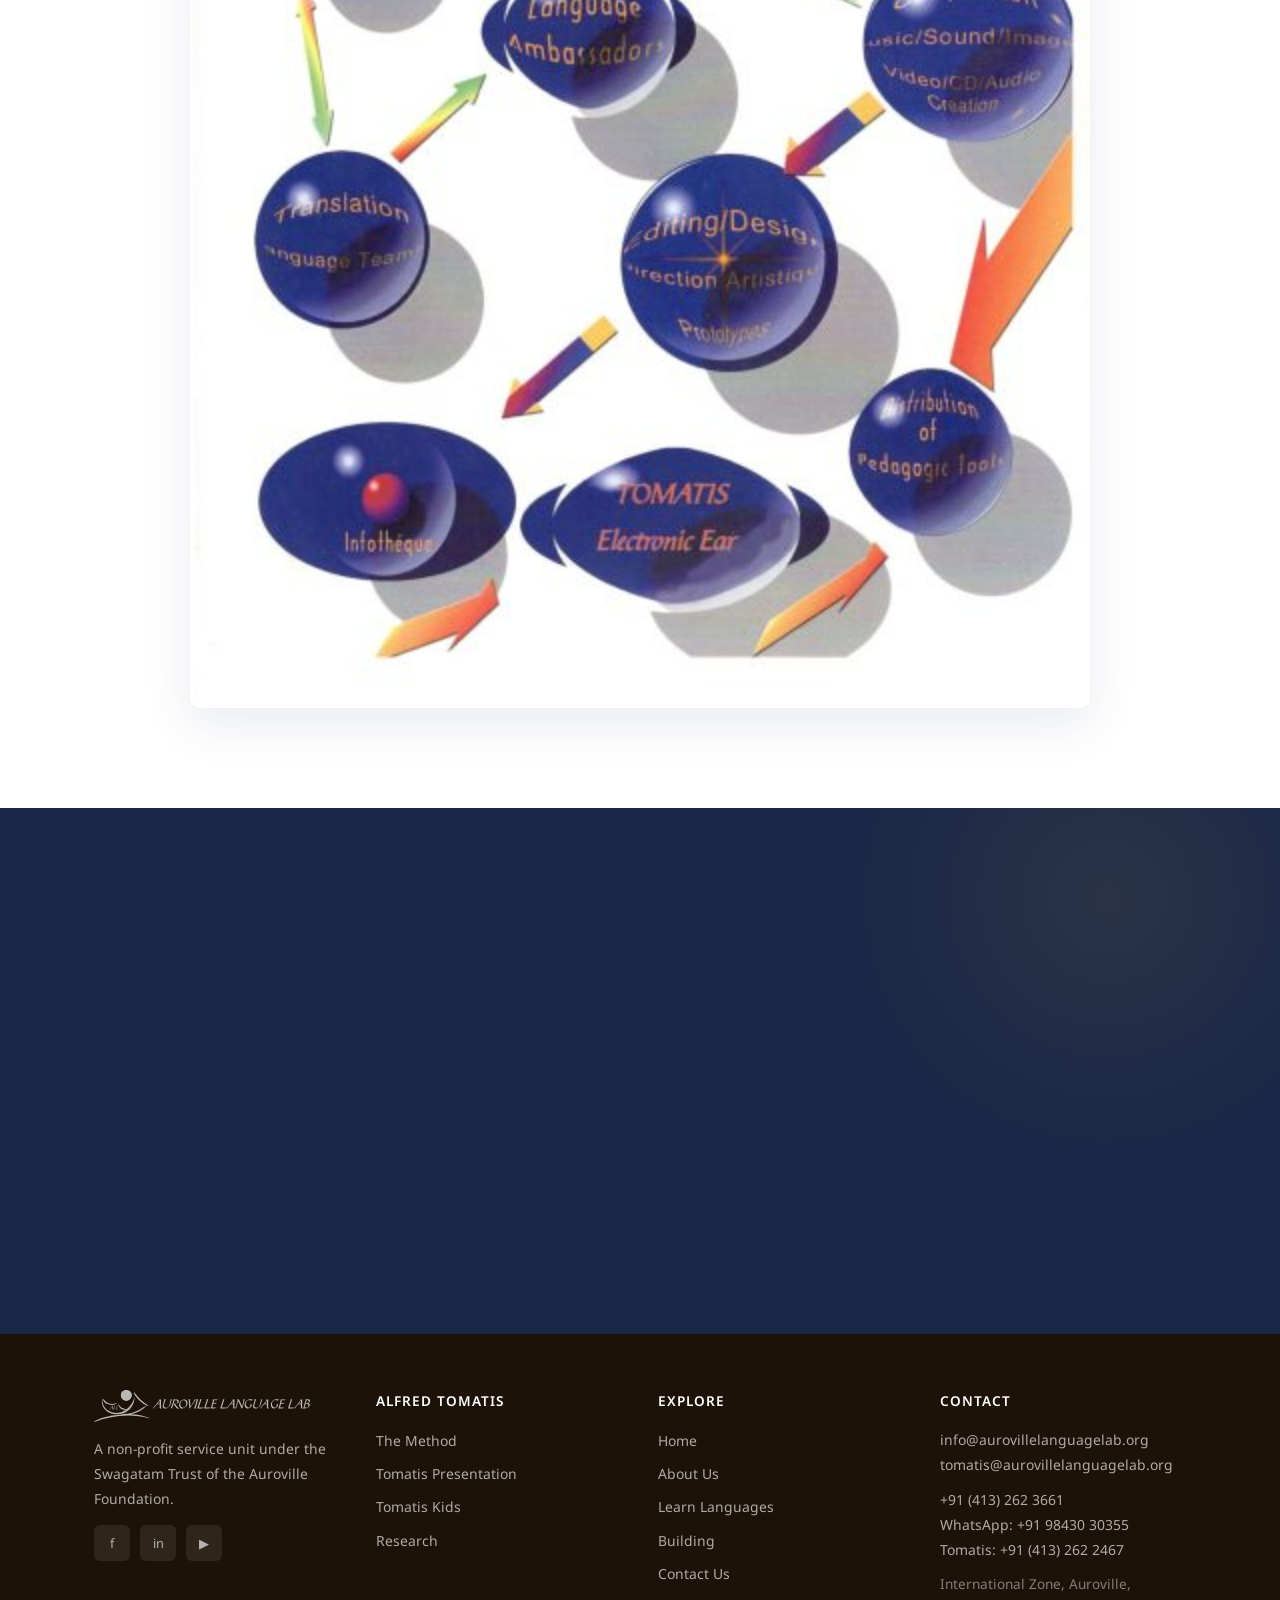
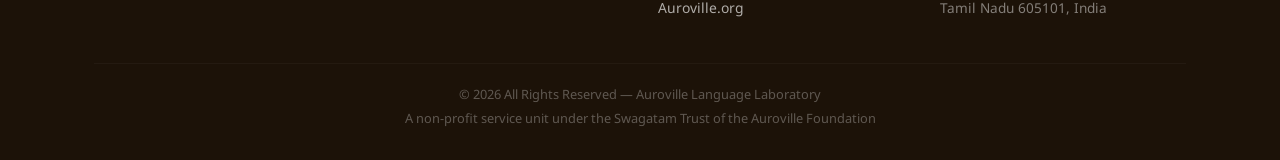
==== commit 2638f4c8: "fixes" ====
--- a/about.html
+++ b/about.html
@@ -64,17 +64,17 @@
           </ul>
         </li>
         <li>
-          <a href="https://www.aurovillelanguagelab.org/building/">Building</a>
+          <a href="building.html">Building</a>
         </li>
         <li>
           <a href="contact.html">Contact</a>
         </li>
         <li>
           <a
-            href="https://aurovillelanguagelab.org/donation/"
+            href="donation.html"
             class="btn btn--accent"
             style="text-align: center; margin-top: 8px"
-            >❤ Donate</a
+            >&#9829; Donate</a
           >
         </li>
       </ul>
@@ -106,7 +106,7 @@
               aria-expanded="false"
             >
               Alfred Tomatis
-              <span class="nav__caret" aria-hidden="true">▾</span>
+              <span class="nav__caret" aria-hidden="true">&#9662;</span>
             </button>
             <ul class="nav__dropdown">
               <li><a href="tomatis.html">The Method</a></li>
@@ -128,7 +128,7 @@
               type="button"
               aria-expanded="false"
             >
-              Resources <span class="nav__caret" aria-hidden="true">▾</span>
+              Resources <span class="nav__caret" aria-hidden="true">&#9662;</span>
             </button>
             <ul class="nav__dropdown">
               <li>
@@ -152,7 +152,7 @@
             </ul>
           </li>
           <li>
-            <a href="https://www.aurovillelanguagelab.org/building/"
+            <a href="building.html"
               >Building</a
             >
           </li>
@@ -161,9 +161,9 @@
           </li>
           <li>
             <a
-              href="https://aurovillelanguagelab.org/donation/"
+              href="donation.html"
               class="btn btn--accent"
-              >❤ Donate</a
+              >&#9829; Donate</a
             >
           </li>
         </ul>
@@ -187,7 +187,7 @@
         <div class="container">
           <ol class="hero__breadcrumb" aria-label="Breadcrumb">
             <li><a href="index.html">Home</a></li>
-            <li class="hero__breadcrumb-sep" aria-hidden="true">›</li>
+            <li class="hero__breadcrumb-sep" aria-hidden="true">&rsaquo;</li>
             <li class="hero__breadcrumb-current" aria-current="page">
               About Us
             </li>
@@ -266,7 +266,7 @@
           <div class="intro__image-wrap reveal">
             <img
               src="files/auroville-language-lab-language-about-whoweare.webp"
-              alt="Auroville Language Lab — who we are"
+              alt="Auroville Language Lab &mdash; who we are"
               loading="lazy"
             />
           </div>
@@ -279,12 +279,12 @@
               Founded on the principles of harmony, innovation, and scientific
               learning, the Auroville Language Lab is a unique language and
               research laboratory that draws upon the diverse linguistic culture
-              of Auroville — a township that resonates with languages from all
+              of Auroville &mdash; a township that resonates with languages from all
               across the world.
             </p>
             <p>
               At the core of our ethos is Auroville's vision of realising a
-              society based on human unity and progressive harmony — an ideal
+              society based on human unity and progressive harmony &mdash; an ideal
               that the Lab strives toward through meaningful engagement with
               language and human interconnectedness, as also through deepening
               one's self-awareness and expression.
@@ -313,7 +313,7 @@
             </div>
             <p>
               ALL offers courses in English, French, Tamil, Sanskrit, Hindi,
-              German, Italian, Spanish and other languages — all taught by
+              German, Italian, Spanish and other languages &mdash; all taught by
               native speakers and structured around award-winning audio, video,
               and interactive materials, with access to a multimedia reference
               library.
@@ -326,7 +326,7 @@
             <p>
               Language learners can choose from a range of course options:
               self-study programs using the Mediatheque, group classes with an
-              instructor, or one-on-one private classes — whichever suits them
+              instructor, or one-on-one private classes &mdash; whichever suits them
               best.
             </p>
             <a href="languages.html" class="btn btn--primary btn--large"
@@ -364,7 +364,7 @@
             </div>
             <p>
               The Auroville Language Lab is the first centre in India to offer
-              the Alfred Tomatis Method — a sophisticated listening and ear
+              the Alfred Tomatis Method &mdash; a sophisticated listening and ear
               retraining program, also known as "Audio Psycho Phonology", which
               has both language-learning and therapeutic applications.
             </p>
@@ -376,8 +376,8 @@
               speaker and achieve native fluency in a relatively short time.
             </p>
             <p>
-              As of June 2019, we are the only place in India — and one of the
-              rare places in the world — to offer group language training
+              As of June 2019, we are the only place in India &mdash; and one of the
+              rare places in the world &mdash; to offer group language training
               programs as well as Tomatis Classrooms using this method.
             </p>
             <a href="tomatis.html" class="btn btn--accent btn--large"
@@ -401,7 +401,7 @@
             </div>
             <p>
               The Auroville Language Lab is committed to the ethos of
-              sustainable living, ecological balance, and integral well-being —
+              sustainable living, ecological balance, and integral well-being &mdash;
               and our building is a testament to these values.
             </p>
             <p>
@@ -418,7 +418,7 @@
               sustainable architecture.
             </p>
             <a
-              href="https://www.aurovillelanguagelab.org/building/"
+              href="building.html"
               target="_blank"
               rel="noopener"
               class="btn btn--primary btn--large"
@@ -462,7 +462,7 @@
         <p>
           We are located in the International Zone of Auroville, Tamil Nadu,
           India. Whether you want to join a language course, explore the Tomatis
-          method, or simply learn more — we'd love to hear from you.
+          method, or simply learn more &mdash; we'd love to hear from you.
         </p>
         <p>
           <a href="contact.html">info@aurovillelanguagelab.org</a>
@@ -476,7 +476,7 @@
             >Contact Us</a
           >
           <a
-            href="https://aurovillelanguagelab.org/donation/"
+            href="donation.html"
             class="btn btn--glass btn--large"
             >&#9829; Donate</a
           >
@@ -555,7 +555,7 @@
               <li><a href="about-us.html">About Us</a></li>
               <li><a href="languages.html">Learn Languages</a></li>
               <li>
-                <a href="https://www.aurovillelanguagelab.org/building/"
+                <a href="building.html"
                   >Building</a
                 >
               </li>
@@ -633,11 +633,11 @@
       </button>
       <div class="lang-switcher__options">
         <a href="#" class="lang-switcher__option active">English</a>
-        <a href="#" class="lang-switcher__option">Français</a>
+        <a href="#" class="lang-switcher__option">Fran&ccedil;ais</a>
         <a href="#" class="lang-switcher__option">Deutsch</a>
-        <a href="#" class="lang-switcher__option">Español</a>
-        <a href="#" class="lang-switcher__option">தமிழ்</a>
-        <a href="#" class="lang-switcher__option">हिन्दी</a>
+        <a href="#" class="lang-switcher__option">Espa&ntilde;ol</a>
+        <a href="#" class="lang-switcher__option">&#2980;&#2990;&#3007;&#2996;&#3021;</a>
+        <a href="#" class="lang-switcher__option">&#2361;&#2367;&#2344;&#2381;&#2342;&#2368;</a>
       </div>
     </div>
 
@@ -735,3 +735,4 @@
     </script>
   </body>
 </html>
+
--- a/styles.css
+++ b/styles.css
@@ -131,6 +131,7 @@
   border: none;
   cursor: pointer;
   font: inherit;
+  letter-spacing: 0.01em;
   color: inherit;
   display: inline-flex;
   align-items: center;
@@ -704,7 +705,9 @@
 .page-tomatis .hero,
 .page-languages .hero,
 .page-about .hero,
-.page-news .hero {
+.page-news .hero,
+.page-building .hero,
+.page-donation .hero {
   flex-direction: column;
   justify-content: flex-end;
 }
@@ -1827,7 +1830,7 @@
 .cta__inner {
   position: relative;
   z-index: 1;
-  max-width: 580px;
+  max-width: 690px;
   margin: 0 auto;
 }
 
@@ -2347,6 +2350,18 @@
   }
 }
 
+/* ===== PAGE-SPECIFIC: BUILDING ===== */
+
+.page-building .hero__bg {
+  background-image: url("files/auroville-language-lab-language-about-sustainable-architecture.webp");
+}
+
+/* ===== PAGE-SPECIFIC: DONATION ===== */
+
+.page-donation .hero__bg {
+  background-image: url("files/auroville-language-lab-language-about-sustainable-architecture.webp");
+}
+
 /* ===== PAGE-SPECIFIC: ABOUT ===== */
 
 .page-about .hero__bg {
